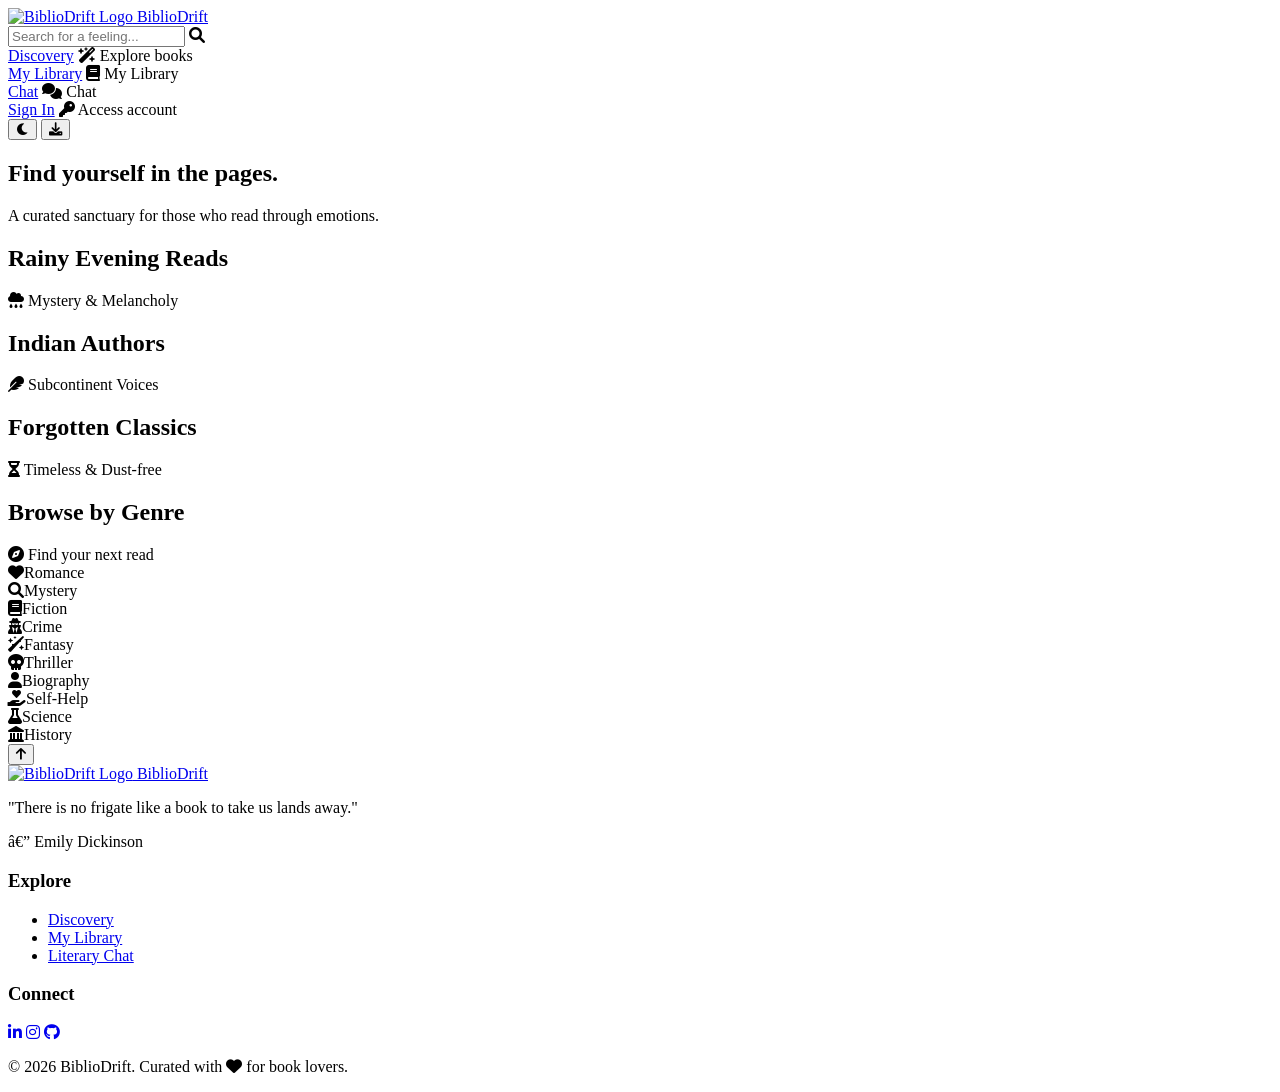
==== frontend/pages/index.html @ 5c54be77 "fix: Input Validation Bypass and XSS Risks" ====
﻿<!doctype html>
<html lang="en">

<head>
  <meta charset="UTF-8" />
  <meta name="viewport" content="width=device-width, initial-scale=1.0" />
  <title>BiblioDrift | Find yourself in the pages</title>
  <link rel="stylesheet" href="../css/style.css" />

  <!-- Fonts -->
  <link rel="preconnect" href="https://fonts.googleapis.com" />
  <link rel="preconnect" href="https://fonts.gstatic.com" crossorigin />
  <link
    href="https://fonts.googleapis.com/css2?family=Playfair+Display:ital,wght@0,400;0,600;1,400&family=Georgia&display=swap"
    rel="stylesheet" />
  <link rel="stylesheet" href="https://cdnjs.cloudflare.com/ajax/libs/font-awesome/6.0.0/css/all.min.css" />
  
  <!-- Security: DOMPurify for XSS prevention -->
  <script src="https://cdn.jsdelivr.net/npm/dompurify@3.0.6/dist/purify.min.js"></script>
</head>

<body>
  <header>
    <a href="index.html" class="logo">
      <img style="height: 40px" src="biblioDrift_favicon.png" alt="BiblioDrift Logo"> BiblioDrift
    </a>
    <div class="header-controls">
      <div class="search-bar">
        <input type="text" id="searchInput" class="search-input" placeholder="Search for a feeling...">
        <i class="fa-solid fa-search search-icon" id="searchIcon" style="cursor: pointer;"></i>
      </div>
      <nav class="nav-links">
        <div class="tooltip">
          <a href="index.html" class="active">Discovery</a>
          <span class="tooltip-text"><i class="fa-solid fa-wand-magic-sparkles"></i> Explore books</span>
        </div>
        <div class="tooltip">
          <a href="library.html">My Library</a>
          <span class="tooltip-text"><i class="fa-solid fa-book"></i> My Library</span>
        </div>
        <div class="tooltip">
          <a href="chat.html">Chat</a>
          <span class="tooltip-text"><i class="fa-solid fa-comments"></i> Chat</span>
        </div>
        <!-- DYNAMIC AUTH LINK -->
        <div class="tooltip">
          <a href="auth.html" id="navAuthLink">Sign In</a>
          <span class="tooltip-text" id="navAuthTooltip"><i class="fa-solid fa-key"></i> Access account</span>
        </div>
      </nav>
      <button id="themeToggle" class="btn-icon" title="Toggle Theme">
        <i class="fa-solid fa-moon"></i>
      </button>
      <button id="export-library" class="btn-icon" title="Export Library">
        <i class="fa-solid fa-download"></i>
      </button>
    </div>
  </header>

  <main>
    <section class="hero">
      <h1>Find yourself in the pages.</h1>
      <p>A curated sanctuary for those who read through emotions.</p>
    </section>

    <!-- SEARCH RESULTS SECTION (Initially Hidden) -->
    <section id="search-results-section" class="curated-section" style="display: none;">
      <div class="section-header">
        <h2 id="search-query-display">Search Results</h2>
        <span><i class="fa-solid fa-magnifying-glass"></i> Exploring your query</span>
      </div>
      <div class="curated-row" id="search-results-grid">
        <!-- Dynamically Appended Books -->
      </div>
    </section>

    <!-- Curated Sections -->
    <section class="curated-section">
      <div class="section-header">
        <h2>Rainy Evening Reads</h2>
        <span><i class="fa-solid fa-cloud-rain"></i> Mystery & Melancholy</span>
      </div>
      <div class="curated-row" id="row-rainy"></div>
    </section>

    <section class="curated-section">
      <div class="section-header">
        <h2>Indian Authors</h2>
        <span><i class="fa-solid fa-feather"></i> Subcontinent Voices</span>
      </div>
      <div class="curated-row" id="row-indian"></div>
    </section>

    <section class="curated-section">
      <div class="section-header">
        <h2>Forgotten Classics</h2>
        <span><i class="fa-solid fa-hourglass"></i> Timeless & Dust-free</span>
      </div>
      <div class="curated-row" id="row-classics"></div>
    </section>

    <!-- Genre Grid Section -->
    <section class="curated-section genre-section">
      <div class="section-header">
        <h2>Browse by Genre</h2>
        <span><i class="fa-solid fa-compass"></i> Find your next read</span>
      </div>
      <div class="genre-grid" id="genre-grid">
        <div class="genre-card" data-genre="romance"><i class="fa-solid fa-heart"></i><span>Romance</span></div>
        <div class="genre-card" data-genre="mystery"><i class="fa-solid fa-magnifying-glass"></i><span>Mystery</span>
        </div>
        <div class="genre-card" data-genre="fiction"><i class="fa-solid fa-book"></i><span>Fiction</span></div>
        <div class="genre-card" data-genre="crime"><i class="fa-solid fa-user-secret"></i><span>Crime</span></div>
        <div class="genre-card" data-genre="fantasy"><i class="fa-solid fa-wand-sparkles"></i><span>Fantasy</span></div>
        <div class="genre-card" data-genre="thriller"><i class="fa-solid fa-skull"></i><span>Thriller</span></div>
        <div class="genre-card" data-genre="biography"><i class="fa-solid fa-user"></i><span>Biography</span></div>
        <div class="genre-card" data-genre="self-help"><i
            class="fa-solid fa-hand-holding-heart"></i><span>Self-Help</span></div>
        <div class="genre-card" data-genre="science"><i class="fa-solid fa-flask"></i><span>Science</span></div>
        <div class="genre-card" data-genre="history"><i class="fa-solid fa-landmark"></i><span>History</span></div>
      </div>
    </section>

    <!-- Genre Modal -->
    <dialog id="genre-modal" class="genre-modal">
      <div class="genre-modal-content">
        <div class="genre-modal-header">
          <h2 id="genre-modal-title">Genre Books</h2>
          <button class="close-genre-modal" id="close-genre-modal"><i class="fa-solid fa-xmark"></i></button>
        </div>
        <div class="genre-modal-body">
          <div class="genre-books-grid" id="genre-books-grid"></div>
        </div>
      </div>
    </dialog>

    <!-- Book Details Modal -->
    <dialog id="book-details-modal" class="glass-modal">
      <div class="modal-content">
        <button class="close-modal-btn" id="closeModalBtn"><i class="fa-solid fa-xmark"></i></button>
        <div class="modal-body">
          <div class="modal-media"><img id="modal-img" src="" alt="Book Cover" /></div>
          <div class="modal-info">
            <h2 id="modal-title">Book Title</h2>
            <p id="modal-author" class="modal-subtitle">Author Name</p>
            <div class="ai-insight-box">
              <div class="ai-header"><i class="fa-solid fa-wand-magic-sparkles"></i><span>AI Insight</span></div>
              <p id="modal-summary">Loading thoughts...</p>
            </div>
            <div class="modal-actions">
              <button id="modal-add-btn" class="btn-primary"><i class="fa-regular fa-heart"></i> Add to Library</button>
              <button id="modal-share-btn" class="btn-secondary" style="margin-left: 10px; padding: 0.8rem 1.5rem; border: 1px solid var(--glass-border); border-radius: 8px; background: transparent; cursor: pointer; color: var(--text-main); font-family: inherit; transition: all 0.3s ease;"><i class="fa-solid fa-share-nodes"></i> Share</button>
            </div>
          </div>
        </div>
      </div>
    </dialog>
  </main>

  <button id="backToTop" class="btn-icon back-to-top" title="Back to Top">
    <i class="fa-solid fa-arrow-up"></i>
  </button>


  <!-- Enhanced Footer -->
  <footer class="main-footer">
    <div class="footer-container">
      <div class="footer-brand">
        <a href="index.html" class="logo">
          <img style="height: 40px" src="../assets/biblioDrift_favicon.png" alt="BiblioDrift Logo"> BiblioDrift
        </a>
        <p class="footer-tagline">"There is no frigate like a book to take us lands away."</p>
        <p class="footer-subtext">â€” Emily Dickinson</p>
      </div>
      <div class="footer-nav">
        <h3>Explore</h3>
        <ul>
          <li><a href="index.html">Discovery</a></li>
          <li><a href="library.html">My Library</a></li>
          <li><a href="chat.html">Literary Chat</a></li>
        </ul>
      </div>
      <div class="footer-social">
        <h3>Connect</h3>
        <div class="social-icons">
          <a href="#" title="LinkedIn"><i class="fab fa-linkedin-in"></i></a>
          <a href="#" title="Instagram"><i class="fab fa-instagram"></i></a>
          <a href="https://github.com/devanshi14malhotra/BiblioDrift" target="_blank" title="GitHub"><i
              class="fa-brands fa-github"></i></a>
        </div>
      </div>
    </div>
    <div class="footer-bottom">
      <p>&copy; 2026 BiblioDrift. Curated with <i class="fa-solid fa-heart"></i> for book lovers.</p>
    </div>
  </footer>

  <script src="../js/config.js"></script>
  <script src="../js/app.js"></script>
  <script src="../script/header-scroll.js"></script>
  <script>
    // Persistent Login Status Check
    document.addEventListener('DOMContentLoaded', () => {
      if (localStorage.getItem('isLoggedIn') === 'true') {
        const link = document.getElementById('navAuthLink');
        const tooltip = document.getElementById('navAuthTooltip');
        if (link) {
          link.innerHTML = '<i class="fa-solid fa-user"></i>';
          link.href = 'profile.html';
        }
        if (tooltip) {
          tooltip.innerHTML = '<i class="fa-solid fa-id-card"></i> View Profile';
        }
      }
    });
  </script>

  <!-- Security: Frontend security utilities -->
  <script src="../js/security.js"></script>
</body>

</html>
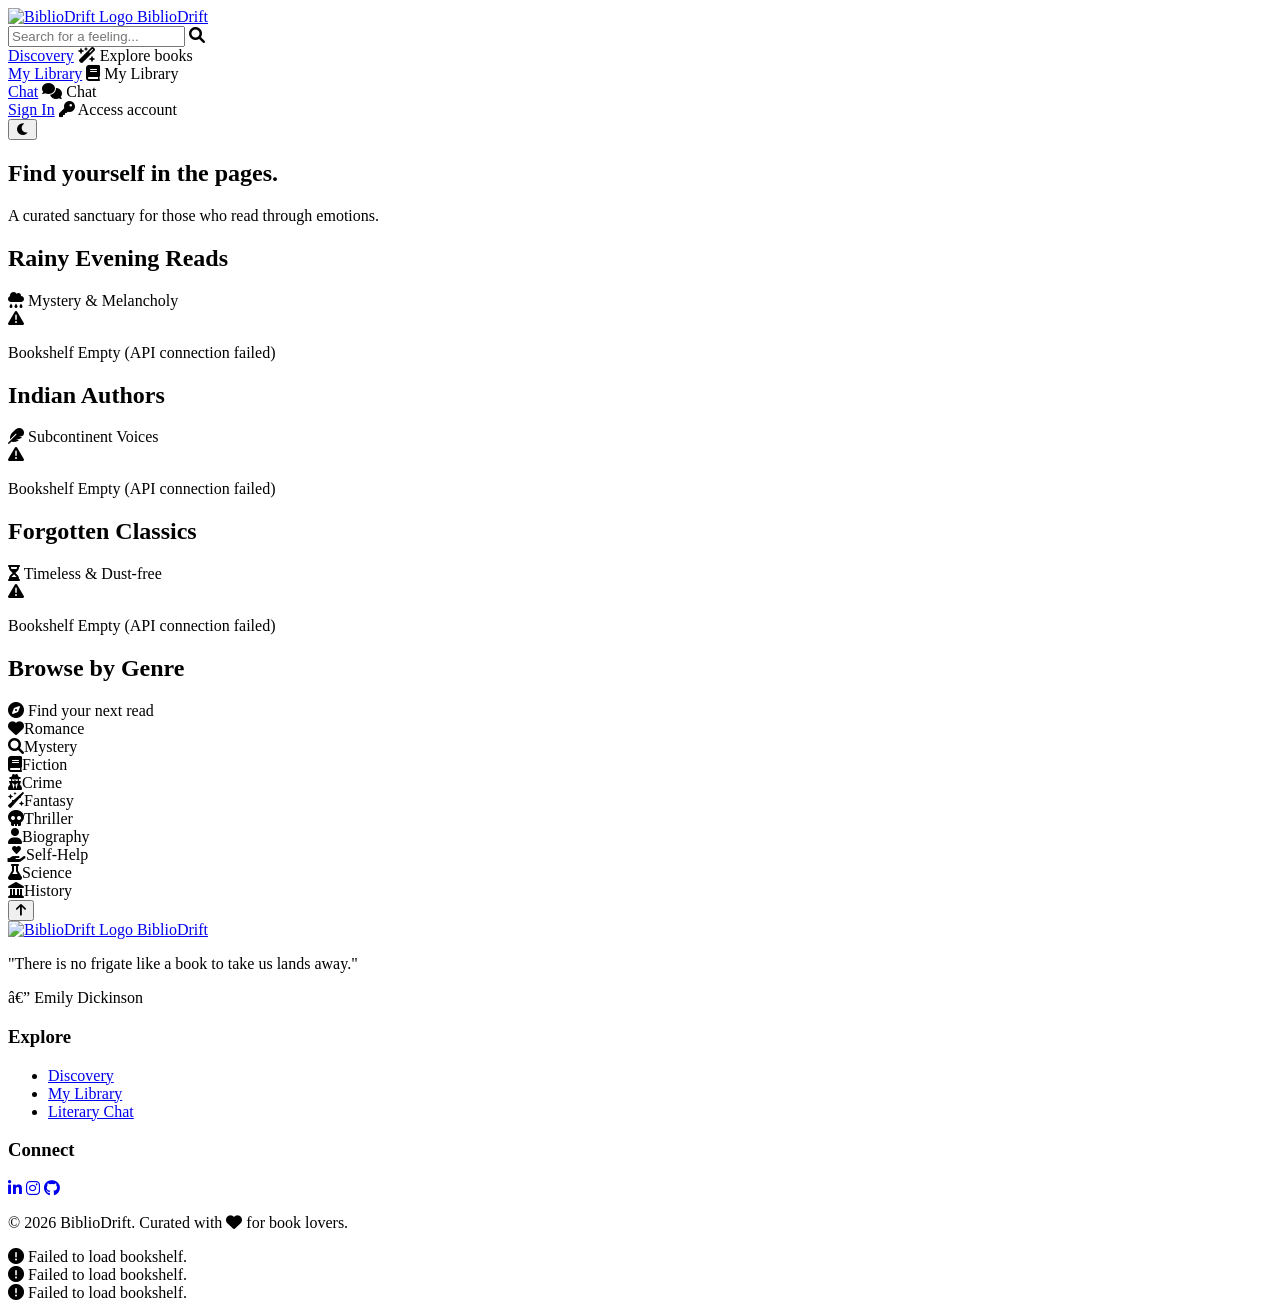
==== commit 90ac23c4: "Merge branch 'main' into main" ====
--- a/frontend/pages/index.html
+++ b/frontend/pages/index.html
@@ -22,7 +22,7 @@
 <body>
   <header>
     <a href="index.html" class="logo">
-      <img style="height: 40px" src="biblioDrift_favicon.png" alt="BiblioDrift Logo"> BiblioDrift
+      <img style="height: 40px" src="../assets/images/biblioDrift_favicon.png" alt="BiblioDrift Logo"> BiblioDrift
     </a>
     <div class="header-controls">
       <div class="search-bar">
@@ -167,7 +167,7 @@
     <div class="footer-container">
       <div class="footer-brand">
         <a href="index.html" class="logo">
-          <img style="height: 40px" src="../assets/biblioDrift_favicon.png" alt="BiblioDrift Logo"> BiblioDrift
+          <img style="height: 40px" src="../assets/images/biblioDrift_favicon.png" alt="BiblioDrift Logo"> BiblioDrift
         </a>
         <p class="footer-tagline">"There is no frigate like a book to take us lands away."</p>
         <p class="footer-subtext">â€” Emily Dickinson</p>
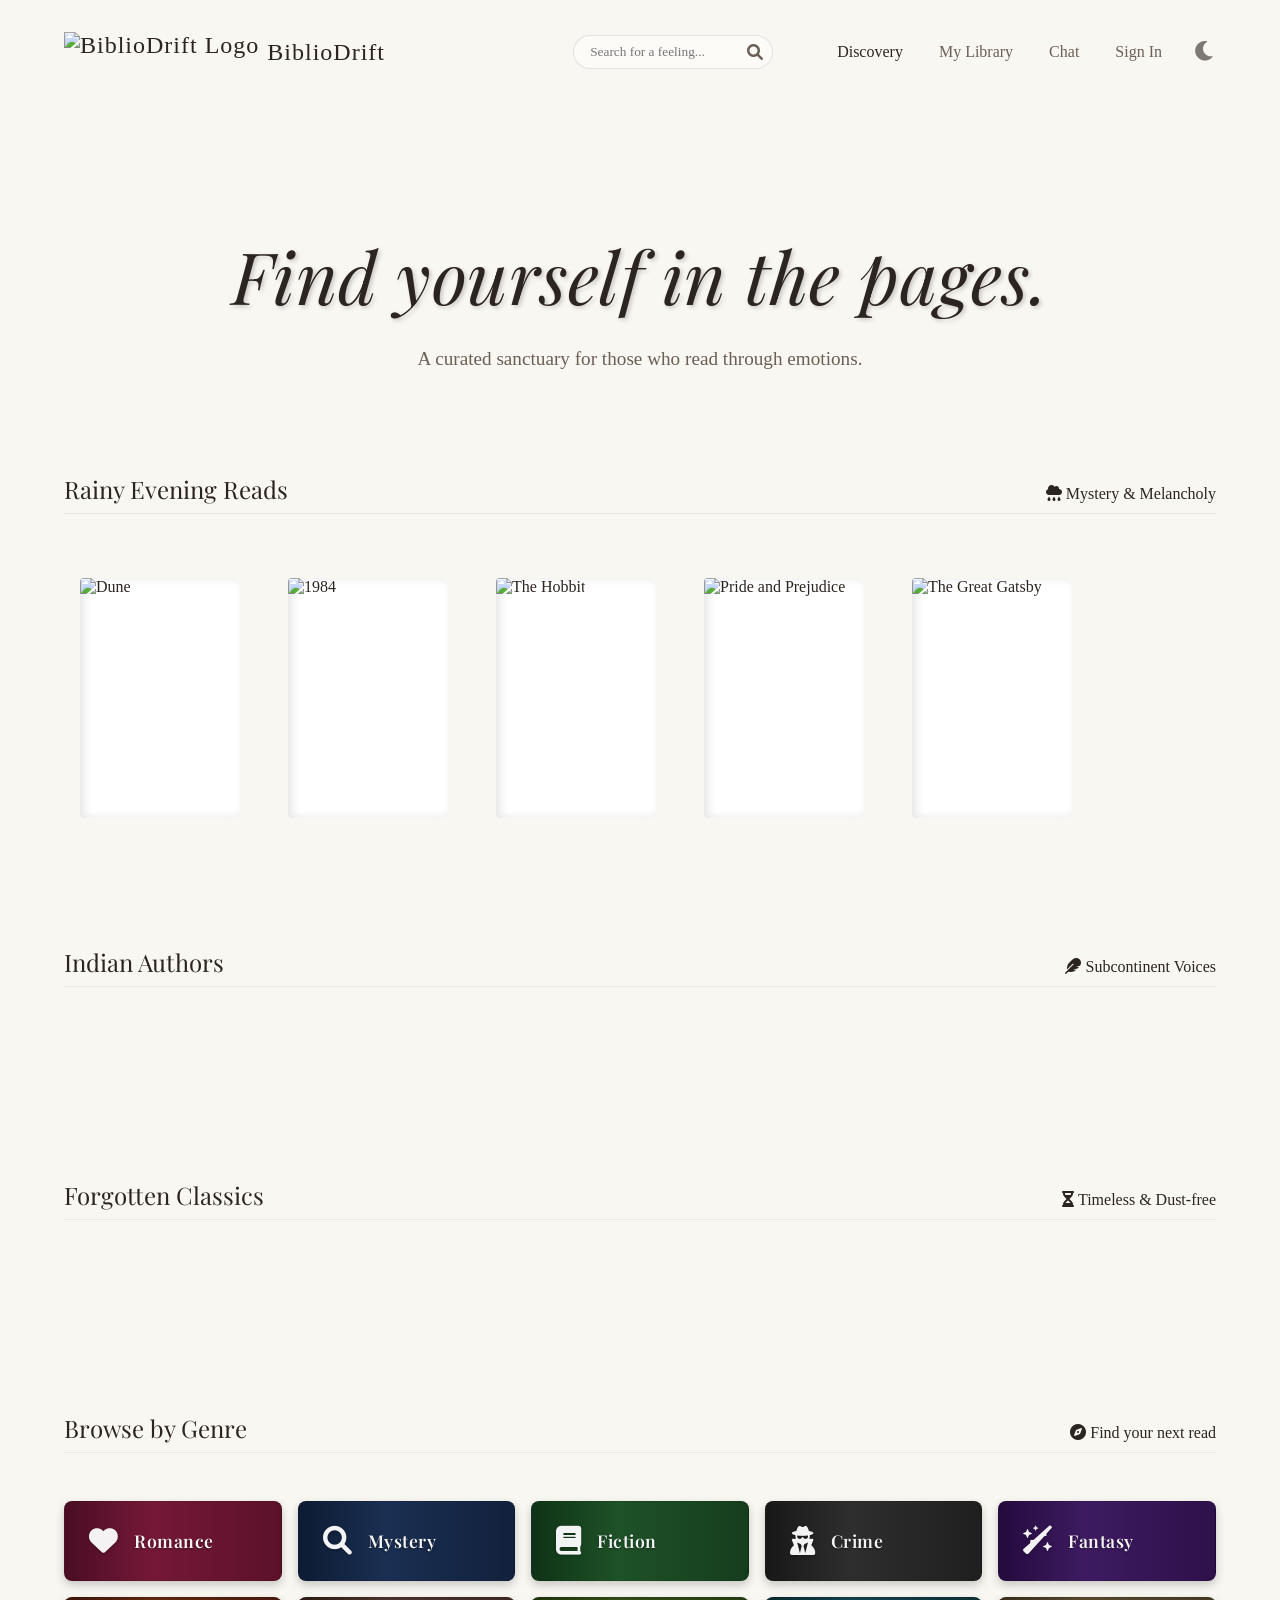
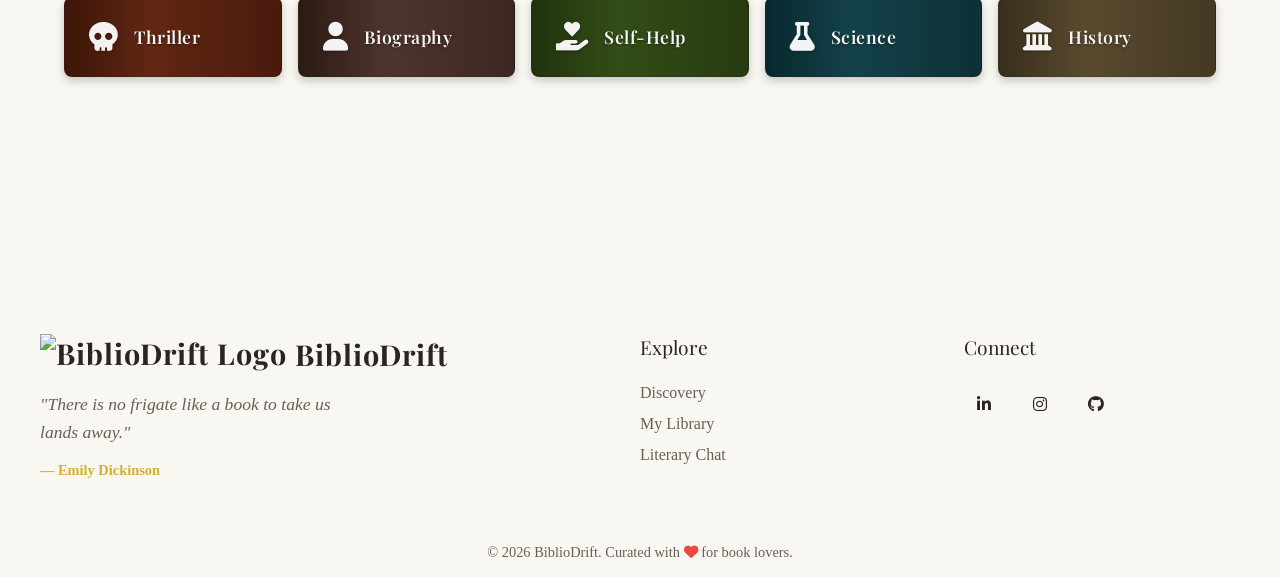
==== commit 1f3145d6: "Fix library loading and secure API key handling" ====
--- a/frontend/pages/index.html
+++ b/frontend/pages/index.html
@@ -22,12 +22,12 @@
 <body>
   <header>
     <a href="index.html" class="logo">
-      <img style="height: 40px" src="../assets/images/biblioDrift_favicon.png" alt="BiblioDrift Logo"> BiblioDrift
+      <img src="../assets/images/biblioDrift_favicon.png" alt="BiblioDrift Logo"> BiblioDrift
     </a>
     <div class="header-controls">
       <div class="search-bar">
         <input type="text" id="searchInput" class="search-input" placeholder="Search for a feeling...">
-        <i class="fa-solid fa-search search-icon" id="searchIcon" style="cursor: pointer;"></i>
+        <i class="fa-solid fa-search search-icon" id="searchIcon"></i>
       </div>
       <nav class="nav-links">
         <div class="tooltip">
@@ -51,9 +51,6 @@
       <button id="themeToggle" class="btn-icon" title="Toggle Theme">
         <i class="fa-solid fa-moon"></i>
       </button>
-      <button id="export-library" class="btn-icon" title="Export Library">
-        <i class="fa-solid fa-download"></i>
-      </button>
     </div>
   </header>
 
@@ -64,7 +61,7 @@
     </section>
 
     <!-- SEARCH RESULTS SECTION (Initially Hidden) -->
-    <section id="search-results-section" class="curated-section" style="display: none;">
+    <section id="search-results-section" class="curated-section" hidden>
       <div class="section-header">
         <h2 id="search-query-display">Search Results</h2>
         <span><i class="fa-solid fa-magnifying-glass"></i> Exploring your query</span>
@@ -149,7 +146,7 @@
             </div>
             <div class="modal-actions">
               <button id="modal-add-btn" class="btn-primary"><i class="fa-regular fa-heart"></i> Add to Library</button>
-              <button id="modal-share-btn" class="btn-secondary" style="margin-left: 10px; padding: 0.8rem 1.5rem; border: 1px solid var(--glass-border); border-radius: 8px; background: transparent; cursor: pointer; color: var(--text-main); font-family: inherit; transition: all 0.3s ease;"><i class="fa-solid fa-share-nodes"></i> Share</button>
+              <button id="modal-share-btn" class="btn-secondary modal-share-btn"><i class="fa-solid fa-share-nodes"></i> Share</button>
             </div>
           </div>
         </div>
@@ -167,10 +164,10 @@
     <div class="footer-container">
       <div class="footer-brand">
         <a href="index.html" class="logo">
-          <img style="height: 40px" src="../assets/images/biblioDrift_favicon.png" alt="BiblioDrift Logo"> BiblioDrift
+          <img src="../assets/images/biblioDrift_favicon.png" alt="BiblioDrift Logo"> BiblioDrift
         </a>
         <p class="footer-tagline">"There is no frigate like a book to take us lands away."</p>
-        <p class="footer-subtext">â€” Emily Dickinson</p>
+        <p class="footer-subtext">&mdash; Emily Dickinson</p>
       </div>
       <div class="footer-nav">
         <h3>Explore</h3>
@@ -185,7 +182,7 @@
         <div class="social-icons">
           <a href="#" title="LinkedIn"><i class="fab fa-linkedin-in"></i></a>
           <a href="#" title="Instagram"><i class="fab fa-instagram"></i></a>
-          <a href="https://github.com/devanshi14malhotra/BiblioDrift" target="_blank" title="GitHub"><i
+          <a href="https://github.com/devanshi14malhotra/BiblioDrift" target="_blank" rel="noopener noreferrer" title="GitHub"><i
               class="fa-brands fa-github"></i></a>
         </div>
       </div>
--- a/frontend/css/style.css
+++ b/frontend/css/style.css
@@ -0,0 +1,6916 @@
+:root {
+    /* Day Theme (Default) */
+    --bg-color: #f9f7f2;
+    --header-bg: rgba(249, 247, 242, 0.8);
+    --text-main: #2c2420;
+    --text-muted: #6b5e55;
+    --accent-gold: #d4af37;
+    --wood-dark: #5d4037;
+    --wood-light: #8d6e63;
+    --glass-bg: rgba(255, 255, 255, 0.1);
+    --glass-border: rgba(255, 255, 255, 0.2);
+    --shadow-soft: 0 10px 30px rgba(0, 0, 0, 0.05);
+    --input-bg: rgba(255, 255, 255, 0.5);
+    --input-border: rgba(0, 0, 0, 0.1);
+    --book-bg: #fff;
+    --paper-color: #fffdf9;
+
+    /* Vibe Colors */
+    --vibe-mystery: #78909c;
+    --vibe-romance: #ef9a9a;
+    --vibe-classic: #a1887f;
+
+    /* Dimensions */
+    --book-width: 160px;
+    --book-height: 240px;
+    --book-thick: 40px;
+}
+
+[data-theme="night"] {
+    /* Night Theme (Dark Wood) */
+    --bg-color: #1e1a18;
+    --header-bg: rgba(30, 26, 24, 0.85);
+    --text-main: #e0d5cb;
+    --text-muted: #a89a8e;
+    --accent-gold: #fccb4e;
+    --wood-dark: #3e2723;
+    --wood-light: #5d4037;
+    --glass-bg: rgba(0, 0, 0, 0.3);
+    --glass-border: rgba(255, 255, 255, 0.05);
+    --shadow-soft: 0 10px 40px rgba(0, 0, 0, 0.4);
+    --input-bg: rgba(0, 0, 0, 0.2);
+    --input-border: rgba(255, 255, 255, 0.1);
+    --book-bg: #2c2420;
+    --paper-color: #e0d5cb;
+}
+
+* {
+    box-sizing: border-box;
+    margin: 0;
+    padding: 0;
+}
+
+html {
+    scroll-behavior: smooth;
+}
+
+body {
+    background-color: var(--bg-color);
+    color: var(--text-main);
+    font-family: "Georgia", serif;
+    /* Classic serif for books */
+    overflow-x: hidden;
+    min-height: 100vh;
+}
+
+/* Global Wooden Scrollbar Styling */
+::-webkit-scrollbar {
+    width: 12px;
+}
+
+::-webkit-scrollbar-track {
+    background: var(--bg-color);
+}
+
+::-webkit-scrollbar-thumb {
+    background: linear-gradient(180deg, var(--wood-dark), var(--wood-light));
+    border-radius: 6px;
+    border: 2px solid var(--bg-color);
+}
+
+::-webkit-scrollbar-thumb:hover {
+    background: linear-gradient(180deg, var(--wood-light), var(--wood-dark));
+    box-shadow: inset 0 0 6px rgba(0, 0, 0, 0.3);
+}
+
+h1,
+h2,
+h3 {
+    font-weight: normal;
+    font-family: "Playfair Display", serif;
+    /* Elegant headings */
+}
+
+/* --- Layout --- */
+header {
+    padding: 2rem 4rem;
+    display: flex;
+    justify-content: space-between;
+    align-items: center;
+    position: sticky;
+    top: 0;
+    z-index: 100;
+    background: var(--header-bg);
+    backdrop-filter: blur(10px);
+    transition: background 0.5s ease;
+}
+
+.header-controls {
+    display: flex;
+    align-items: center;
+    gap: 2rem;
+}
+
+.search-bar {
+    position: relative;
+    display: flex;
+    align-items: center;
+}
+
+.search-input {
+    background: var(--input-bg);
+    border: 1px solid var(--input-border);
+    padding: 0.5rem 1rem;
+    border-radius: 20px;
+    font-family: "Georgia", serif;
+    width: 200px;
+    transition: all 0.3s ease;
+    outline: none;
+    color: var(--text-main);
+}
+
+.search-input:focus {
+    background: var(--book-bg);
+    width: 300px;
+    box-shadow: var(--shadow-soft);
+}
+
+.search-icon {
+    position: absolute;
+    right: 10px;
+    color: var(--text-muted);
+    cursor: pointer;
+    transition: color 0.3s ease;
+}
+
+.search-icon:hover {
+    color: var(--text-main);
+}
+
+.logo {
+    font-size: 1.5rem;
+    letter-spacing: 1px;
+    color: var(--text-main);
+    text-decoration: none;
+    display: flex;
+    align-items: center;
+    gap: 0.5rem;
+}
+
+.nav-links a {
+    text-decoration: none;
+    color: var(--text-muted);
+    margin-left: 2rem;
+    transition: color 0.3s ease;
+}
+
+.nav-links a:hover,
+.nav-links a.active {
+    color: var(--text-main);
+}
+
+/* === ANIMATED HOVER TOOLTIPS FOR NAVIGATION (NEW) === */
+.tooltip {
+    position: relative;
+    display: inline-block;
+}
+
+.tooltip-text {
+    position: absolute;
+    left: 50%;
+    bottom: calc(100% + 8px);
+    transform: translateX(-50%) scale(0.95) translateY(6px);
+    padding: 10px 14px;
+    background: #fffaf3;
+    color: #2b2b2b;
+    font-size: 13px;
+    font-weight: 500;
+    white-space: nowrap;
+    border-radius: 10px;
+    box-shadow: 0 8px 20px rgba(0, 0, 0, 0.15);
+    border: 1px solid rgba(0, 0, 0, 0.08);
+    opacity: 0;
+    visibility: hidden;
+    pointer-events: none;
+    transition: all 0.25s ease;
+    z-index: 9999;
+}
+
+.tooltip-text::after {
+    content: "";
+    position: absolute;
+    top: 100%;
+    left: 50%;
+    transform: translateX(-50%) rotate(45deg);
+    width: 12px;
+    height: 12px;
+    background: #fffaf3;
+    border-left: 1px solid rgba(0, 0, 0, 0.08);
+    border-bottom: 1px solid rgba(0, 0, 0, 0.08);
+}
+
+.tooltip:hover .tooltip-text {
+    opacity: 1;
+    visibility: visible;
+    transform: translateX(-40%) scale(1) translateY(0);
+}
+
+.tooltip-text i {
+    margin-right: 5px;
+    color: var(--accent-gold);
+}
+
+main {
+    padding: 2rem 4rem;
+    max-width: 1400px;
+    margin: 0 auto;
+}
+
+/* --- Hero --- */
+.hero {
+    text-align: center;
+    padding: 6rem 1rem;
+    animation: heroFade 1s ease-out;
+}
+
+@keyframes heroFade {
+    from {
+        opacity: 0;
+        transform: translateY(15px);
+    }
+
+    to {
+        opacity: 1;
+        transform: translateY(0);
+    }
+}
+
+.hero h1 {
+    font-size: clamp(2.5rem, 8vw, 4.5rem);
+    margin-bottom: 1.5rem;
+    font-style: italic;
+    line-height: 1.2;
+    letter-spacing: 0.5px;
+    text-shadow: 2px 2px 4px rgba(0, 0, 0, 0.2);
+}
+
+.hero p {
+    color: var(--text-muted);
+    font-size: 1.2rem;
+    line-height: 1.8;
+    max-width: 55ch;
+    margin: 0 auto;
+}
+
+/* --- Curated Tables (Horizontal Scroll) --- */
+.curated-section {
+    margin-bottom: 6rem;
+}
+
+.section-header {
+    margin-bottom: 2rem;
+    border-bottom: 1px solid rgba(0, 0, 0, 0.05);
+    padding-bottom: 0.5rem;
+    display: flex;
+    justify-content: space-between;
+    align-items: baseline;
+}
+
+.curated-row {
+    display: flex;
+    gap: 3rem;
+    padding: 2rem 1rem;
+    overflow-x: visible;
+    /* Allow 3D overflow */
+    perspective: 1000px;
+}
+
+/* --- 3D Book Component --- */
+.book-scene {
+    width: var(--book-width);
+    height: var(--book-height);
+    perspective: 1000px;
+    cursor: pointer;
+    /* Random slight rotation for organic feel - handled in JS usually, but default here */
+}
+
+.book {
+    width: 100%;
+    height: 100%;
+    position: relative;
+    transform-style: preserve-3d;
+    /* Bouncy cozy feel */
+    transform-origin: center center -20px;
+    /* Pivot inside the book */
+    animation: floatIn 0.8s ease-out backwards;
+}
+
+@keyframes floatIn {
+    from {
+        opacity: 0;
+        transform: translateY(50px) scale(0.9);
+    }
+
+    to {
+        opacity: 1;
+        transform: translateY(0) scale(1);
+    }
+}
+
+.book.flipped {
+    transform: rotateY(180deg) scale(1.2) translateZ(50px);
+    /* Expand and bring closer */
+    z-index: 100;
+}
+
+/* Book Faces */
+.book__face {
+    position: absolute;
+    width: 100%;
+    height: 100%;
+    backface-visibility: hidden;
+    /* Hide back when front is clear */
+    border-radius: 4px 8px 8px 4px;
+    box-shadow: 5px 5px 15px rgba(0, 0, 0, 0.15);
+}
+
+.book__face--front {
+    background: var(--book-bg);
+    transform: rotateY(0deg);
+    z-index: 2;
+}
+
+.book__face--front img {
+    width: 100%;
+    height: 100%;
+    object-fit: cover;
+    border-radius: 4px 8px 8px 4px;
+}
+
+.book__face--back {
+    transform: rotateY(180deg);
+    background: var(--paper-color);
+    /* Paper color */
+    padding: 1.5rem;
+    display: flex;
+    flex-direction: column;
+    justify-content: space-between;
+    border: 1px solid var(--glass-border);
+    z-index: 1;
+    color: #2c2420;
+    /* Keep text dark for paper feel even in night mode */
+}
+
+/* The Spine */
+.book__face--spine {
+    position: absolute;
+    width: var(--book-thick);
+    height: 100%;
+    left: 0;
+    top: 0;
+    transform: rotateY(-90deg) translateZ(calc(var(--book-thick) / 2));
+}
+
+/* Improved 3D Box Model */
+/* Re-defining .book for proper thickness volume */
+.book {
+    transform-origin: center center -20px;
+    /* Pivot inside the book */
+}
+
+.book__face--front {
+    transform: translateZ(20px);
+}
+
+.book__face--back {
+    transform: rotateY(180deg) translateZ(20px);
+}
+
+.book__face--spine {
+    width: 40px;
+    height: 100%;
+    background: #333;
+    /* Default spine color */
+    transform: rotateY(-90deg) translateZ(20px);
+    /* Adjust positioning to be flush left of front face */
+    left: -20px;
+    /* Half thickness */
+}
+
+.book__face--right {
+    /* Pages */
+    width: 40px;
+    height: 100%;
+    background: linear-gradient(to right, #fff, #f0f0f0 20%, #fff 40%);
+    transform: rotateY(90deg) translateZ(140px);
+    /* Width - half thickness */
+    left: auto;
+    right: -20px;
+}
+
+/* Hover Effect: Pull out */
+.book-scene:hover .book:not(.flipped) {
+    transform: translateZ(30px) translateY(-10px) rotateY(-10deg);
+}
+
+/* Glassmorphism Overlay (Quick view) */
+.glass-overlay {
+    position: absolute;
+    bottom: 10px;
+    left: 10px;
+    right: 10px;
+    background: rgba(255, 255, 255, 0.7);
+    backdrop-filter: blur(8px);
+    padding: 0.5rem;
+    border-radius: 6px;
+    opacity: 0;
+    transform: translateY(10px);
+    transition: all 0.3s ease;
+    pointer-events: none;
+    /* Let clicks pass to book */
+}
+
+.book-scene:hover .glass-overlay {
+    opacity: 1;
+    transform: translateY(0);
+}
+
+/* Back of book content */
+.handwritten-note {
+    font-family: "Courier New", Courier, monospace;
+    /* Placeholder for handwriting font */
+    color: var(--text-muted);
+    font-size: 0.9rem;
+    line-height: 1.4;
+    background: #fffdc2;
+    padding: 10px;
+    transform: rotate(-2deg);
+    box-shadow: 2px 2px 5px rgba(0, 0, 0, 0.1);
+    margin-bottom: 1rem;
+}
+
+.book-actions {
+    display: flex;
+    gap: 0.5rem;
+}
+
+.btn-icon {
+    border: none;
+    background: none;
+    cursor: pointer;
+    font-size: 1.2rem;
+    opacity: 0.6;
+    transition: opacity 0.2s;
+}
+
+.btn-icon:hover {
+    opacity: 1;
+    transform: scale(1.1);
+}
+
+/* --- Virtual Shelves --- */
+.shelves-container {
+    display: flex;
+    flex-direction: column;
+    gap: 4rem;
+    padding: 2rem 0;
+}
+
+.shelf-row {
+    position: relative;
+    padding: 0 2rem 1.5rem 2rem;
+    /* Realistic Wood Texture Gradient */
+    background:
+        repeating-linear-gradient(90deg,
+            transparent 0,
+            transparent 4px,
+            rgba(0, 0, 0, 0.02) 5px,
+            transparent 10px),
+        linear-gradient(to bottom, #5d4037 0%, #3e2723 100%);
+    border-bottom: 25px solid #281a15;
+    /* Thicker front lip */
+    border-radius: 4px;
+    box-shadow:
+        0 20px 20px -10px rgba(0, 0, 0, 0.3),
+        inset 0 2px 20px rgba(0, 0, 0, 0.2);
+    display: flex;
+    align-items: flex-end;
+    gap: 1.5rem;
+    /* More spacing for expanded books */
+    min-height: 280px;
+}
+
+.shelf-row::after {
+    /* Depth shadow on wall behind books */
+    content: "";
+    position: absolute;
+    bottom: 25px;
+    /* Above bottom lip */
+    left: 0;
+    right: 0;
+    height: 100%;
+    z-index: -1;
+    background: linear-gradient(to bottom,
+            rgba(0, 0, 0, 0.1),
+            rgba(0, 0, 0, 0.4));
+    pointer-events: none;
+}
+
+.shelf-label {
+    position: absolute;
+    top: -20px;
+    left: 0;
+    font-size: 1.2rem;
+    color: var(--wood-light);
+    font-style: italic;
+}
+
+/* --- Mood Analysis Styles --- */
+
+/* Mood Tags on Book Covers */
+.mood-tags {
+    position: absolute;
+    top: 5px;
+    left: 5px;
+    display: flex;
+    flex-direction: column;
+    gap: 2px;
+}
+
+.mood-tag {
+    background: rgba(0, 0, 0, 0.7);
+    color: white;
+    padding: 2px 6px;
+    border-radius: 10px;
+    font-size: 0.7rem;
+    font-weight: bold;
+    text-transform: capitalize;
+}
+
+/* Mood-specific colors */
+.mood-cozy {
+    background: #8d6e63 !important;
+}
+
+.mood-dark {
+    background: #424242 !important;
+}
+
+.mood-mysterious {
+    background: #5e35b1 !important;
+}
+
+.mood-romantic {
+    background: #e91e63 !important;
+}
+
+.mood-adventurous {
+    background: #ff5722 !important;
+}
+
+.mood-melancholy {
+    background: #607d8b !important;
+}
+
+.mood-uplifting {
+    background: #4caf50 !important;
+}
+
+.mood-intense {
+    background: #f44336 !important;
+}
+
+.mood-whimsical {
+    background: #9c27b0 !important;
+}
+
+.mood-thought-provoking {
+    background: #795548 !important;
+}
+
+/* Glass overlay mood tags */
+.glass-mood-tags {
+    margin-top: 0.5rem;
+    display: flex;
+    gap: 0.25rem;
+    flex-wrap: wrap;
+}
+
+.glass-mood-tag {
+    background: rgba(255, 255, 255, 0.3);
+    padding: 1px 4px;
+    border-radius: 8px;
+    font-size: 0.6rem;
+    text-transform: capitalize;
+}
+
+/* Back of book mood analysis */
+.mood-analysis {
+    margin-top: 1rem;
+    padding-top: 0.5rem;
+    border-top: 1px solid rgba(0, 0, 0, 0.1);
+}
+
+.mood-tags-back {
+    display: flex;
+    gap: 0.25rem;
+    flex-wrap: wrap;
+    margin-top: 0.25rem;
+}
+
+.mood-tag-small {
+    background: var(--accent-gold);
+    color: white;
+    padding: 1px 4px;
+    border-radius: 6px;
+    font-size: 0.6rem;
+    text-transform: capitalize;
+}
+
+/* Mood Analysis Modal */
+.mood-modal {
+    position: fixed;
+    top: 0;
+    left: 0;
+    width: 100%;
+    height: 100%;
+    background: rgba(0, 0, 0, 0.7);
+    display: flex;
+    justify-content: center;
+    align-items: center;
+    z-index: 1000;
+    backdrop-filter: blur(5px);
+}
+
+.mood-modal-content {
+    background: var(--book-bg);
+    border-radius: 12px;
+    max-width: 500px;
+    width: 90%;
+    max-height: 80vh;
+    overflow-y: auto;
+    box-shadow: var(--shadow-soft);
+    border: 1px solid var(--glass-border);
+}
+
+.mood-modal-header {
+    padding: 1.5rem;
+    border-bottom: 1px solid var(--glass-border);
+    display: flex;
+    justify-content: space-between;
+    align-items: center;
+}
+
+.mood-modal-header h3 {
+    margin: 0;
+    color: var(--text-main);
+}
+
+.close-modal {
+    background: none;
+    border: none;
+    font-size: 1.5rem;
+    cursor: pointer;
+    color: var(--text-muted);
+    padding: 0;
+    width: 30px;
+    height: 30px;
+    display: flex;
+    align-items: center;
+    justify-content: center;
+}
+
+.close-modal:hover {
+    color: var(--text-main);
+}
+
+.mood-modal-body {
+    padding: 1.5rem;
+}
+
+.mood-section {
+    margin-bottom: 1.5rem;
+}
+
+.mood-section h4 {
+    margin: 0 0 0.5rem 0;
+    color: var(--text-main);
+    font-size: 1rem;
+}
+
+/* Sentiment Bar */
+.sentiment-bar {
+    width: 100%;
+    height: 8px;
+    background: #e0e0e0;
+    border-radius: 4px;
+    overflow: hidden;
+    margin: 0.5rem 0;
+}
+
+.sentiment-fill {
+    height: 100%;
+    background: linear-gradient(to right, #f44336, #ff9800, #4caf50);
+    transition: width 0.3s ease;
+}
+
+/* Large mood tags in modal */
+.mood-tags-large {
+    display: flex;
+    gap: 0.5rem;
+    flex-wrap: wrap;
+}
+
+.mood-tag-large {
+    padding: 0.5rem 1rem;
+    border-radius: 20px;
+    font-size: 0.9rem;
+    font-weight: bold;
+    color: white;
+    text-transform: capitalize;
+}
+
+/* Vibe quote styling */
+.vibe-quote {
+    background: var(--paper-color);
+    padding: 1rem;
+    border-radius: 8px;
+    font-style: italic;
+    color: #2c2420;
+    border-left: 4px solid var(--accent-gold);
+    margin: 0.5rem 0;
+}
+
+/* Mood button in book actions */
+.mood-btn {
+    color: var(--accent-gold) !important;
+}
+
+.mood-btn:hover {
+    color: var(--wood-dark) !important;
+    transform: scale(1.1);
+}
+
+/* Responsive mood modal */
+@media (max-width: 768px) {
+    .mood-modal-content {
+        width: 95%;
+        margin: 1rem;
+    }
+
+    .mood-tags-large {
+        flex-direction: column;
+    }
+
+    .mood-tag-large {
+        text-align: center;
+    }
+}
+
+/* Utilities */
+.hidden {
+    display: none;
+}
+
+.fade-in {
+    animation: fadeIn 1s ease;
+}
+
+@keyframes fadeIn {
+    from {
+        opacity: 0;
+        transform: translateY(10px);
+    }
+
+    to {
+        opacity: 1;
+        transform: translateY(0);
+    }
+}
+
+/* Theme Toggle Button Enhancement */
+#themeToggle {
+    font-size: 1.4rem;
+    color: var(--text-main);
+    cursor: pointer;
+    transition:
+        transform 0.3s ease,
+        color 0.3s ease;
+}
+
+#themeToggle:hover {
+    transform: rotate(15deg) scale(1.1);
+    color: var(--accent-gold);
+}
+
+/* --- Back to Top Button --- */
+.back-to-top {
+    position: fixed;
+    bottom: 2rem;
+    right: 2rem;
+    width: 3rem;
+    height: 3rem;
+    border-radius: 50%;
+    background: var(--header-bg);
+    border: 1px solid var(--glass-border);
+    box-shadow: var(--shadow-soft);
+    display: flex;
+    justify-content: center;
+    align-items: center;
+    z-index: 999;
+    opacity: 1;
+    visibility: visible;
+    transition: all 0.4s ease;
+    backdrop-filter: blur(5px);
+}
+
+.back-to-top.hidden {
+    opacity: 0;
+    visibility: hidden;
+    transform: translateY(20px);
+}
+
+.back-to-top:hover {
+    background: var(--book-bg);
+    transform: translateY(-5px);
+    box-shadow: 0 15px 30px rgba(0, 0, 0, 0.15);
+    color: var(--accent-gold);
+}
+
+/*Footer design */
+
+.footer {
+    min-height: 120px;
+    width: 100%;
+    background-color: #222;
+    display: flex;
+    flex-direction: column;
+    justify-content: center;
+    align-items: center;
+    gap: 1.2rem;
+    padding: 2rem 0;
+    margin-top: 4rem;
+}
+
+.social_icons {
+    display: flex;
+    gap: 2rem;
+    z-index: 999;
+}
+
+.social_icons a {
+    color: var(--accent-gold);
+    font-size: 2rem;
+    transition:
+        transform 0.3s ease,
+        color 0.3s ease;
+    text-decoration: none;
+}
+
+.social_icons a:hover {
+    color: white;
+    transform: translateY(-5px);
+}
+
+.reading-progress {
+    margin-top: 0.75rem;
+    opacity: 0.85;
+}
+
+.progress-slider {
+    width: 100%;
+    accent-color: var(--accent-gold);
+}
+
+.reading-progress small {
+    font-size: 0.7rem;
+    opacity: 0.7;
+}
+
+/* --- Glass Modal --- */
+.glass-modal {
+    margin: auto;
+    width: 90%;
+    max-width: 900px;
+    background: transparent;
+    border: none;
+    padding: 0;
+    overflow: visible;
+}
+
+.glass-modal::backdrop {
+    background: rgba(0, 0, 0, 0.4);
+    backdrop-filter: blur(5px);
+}
+
+.modal-content {
+    background: rgba(255, 255, 255, 0.65);
+    backdrop-filter: blur(20px);
+    -webkit-backdrop-filter: blur(20px);
+    border: 1px solid var(--glass-border);
+    border-radius: 20px;
+    box-shadow: 0 25px 50px -12px rgba(0, 0, 0, 0.25);
+    padding: 2.5rem;
+    position: relative;
+    overflow: hidden;
+    animation: modalIn 0.4s cubic-bezier(0.175, 0.885, 0.32, 1.275);
+}
+
+[data-theme="night"] .modal-content {
+    background: rgba(30, 26, 24, 0.8);
+    border: 1px solid rgba(255, 255, 255, 0.1);
+}
+
+@keyframes modalIn {
+    from {
+        opacity: 0;
+        transform: scale(0.9) translateY(20px);
+    }
+
+    to {
+        opacity: 1;
+        transform: scale(1) translateY(0);
+    }
+}
+
+.close-modal-btn {
+    position: absolute;
+    top: 1.5rem;
+    right: 1.5rem;
+    background: var(--glass-bg);
+    border: none;
+    width: 2.5rem;
+    height: 2.5rem;
+    border-radius: 50%;
+    cursor: pointer;
+    font-size: 1.2rem;
+    color: var(--text-muted);
+    transition: all 0.2s;
+    display: flex;
+    justify-content: center;
+    align-items: center;
+    z-index: 10;
+}
+
+.close-modal-btn:hover {
+    background: var(--accent-gold);
+    color: #fff;
+    transform: rotate(90deg);
+}
+
+.modal-body {
+    display: grid;
+    grid-template-columns: 300px 1fr;
+    gap: 3rem;
+}
+
+.modal-media {
+    display: flex;
+    justify-content: center;
+    align-items: center;
+}
+
+.modal-media img {
+    width: 100%;
+    height: auto;
+    border-radius: 12px;
+    box-shadow: 10px 10px 30px rgba(0, 0, 0, 0.2);
+    transform: rotate(-3deg);
+    transition: transform 0.3s;
+}
+
+.modal-media img:hover {
+    transform: rotate(0) scale(1.02);
+}
+
+.modal-info {
+    display: flex;
+    flex-direction: column;
+    gap: 1.5rem;
+}
+
+.modal-info h2 {
+    font-size: 2.5rem;
+    line-height: 1.2;
+    margin-bottom: 0;
+}
+
+.modal-subtitle {
+    font-size: 1.2rem;
+    color: var(--text-muted);
+    font-style: italic;
+    margin-top: -1rem;
+}
+
+/* AI Insight Box */
+.ai-insight-box {
+    background: linear-gradient(135deg,
+            rgba(255, 255, 255, 0.4),
+            rgba(255, 255, 255, 0.1));
+    border: 1px solid var(--glass-border);
+    padding: 1.5rem;
+    border-radius: 15px;
+    position: relative;
+    margin-top: 1rem;
+}
+
+[data-theme="night"] .ai-insight-box {
+    background: linear-gradient(135deg,
+            rgba(255, 255, 255, 0.05),
+            rgba(0, 0, 0, 0.2));
+}
+
+.ai-insight-box::before {
+    content: "";
+    position: absolute;
+    top: 0;
+    left: 0;
+    right: 0;
+    height: 2px;
+    background: linear-gradient(90deg,
+            transparent,
+            var(--accent-gold),
+            transparent);
+    opacity: 0.5;
+}
+
+.ai-header {
+    display: flex;
+    align-items: center;
+    gap: 0.8rem;
+    font-family: "Courier New", monospace;
+    /* Tech feel */
+    font-weight: bold;
+    color: var(--accent-gold);
+    margin-bottom: 1rem;
+    text-transform: uppercase;
+    letter-spacing: 1px;
+    font-size: 0.9rem;
+}
+
+#modal-summary {
+    line-height: 1.6;
+    color: var(--text-main);
+}
+
+.modal-actions {
+    margin-top: auto;
+    display: flex;
+    gap: 1rem;
+}
+
+.btn-primary {
+    background: var(--text-main);
+    color: var(--bg-color);
+    border: none;
+    padding: 1rem 2rem;
+    border-radius: 30px;
+    font-family: "Georgia", serif;
+    font-size: 1.1rem;
+    cursor: pointer;
+    transition: all 0.3s;
+    display: flex;
+    align-items: center;
+    gap: 0.8rem;
+}
+
+.btn-primary:hover {
+    background: var(--accent-gold);
+    color: #fff;
+    transform: translateY(-2px);
+    box-shadow: 0 5px 15px rgba(0, 0, 0, 0.1);
+}
+
+/* Responsive Modal */
+@media (max-width: 768px) {
+    .modal-body {
+        grid-template-columns: 1fr;
+    }
+
+    .modal-media img {
+        max-width: 200px;
+        transform: rotate(0);
+    }
+
+    .modal-content {
+        padding: 1.5rem;
+    }
+}
+
+/* ===== CHAT INTERFACE STYLES ===== */
+
+.chat-container {
+    max-width: 900px;
+    margin: 0 auto;
+    height: calc(100vh - 80px);
+    display: flex;
+    flex-direction: column;
+    background: var(--glass-bg);
+    backdrop-filter: blur(20px);
+    border: 1px solid var(--glass-border);
+    border-radius: 20px;
+    overflow: hidden;
+    box-shadow: var(--shadow-soft);
+}
+
+.chat-header {
+    padding: 20px 25px;
+    background: var(--glass-bg);
+    border-bottom: 1px solid var(--glass-border);
+    display: flex;
+    justify-content: space-between;
+    align-items: center;
+}
+
+.bookseller-info {
+    display: flex;
+    align-items: center;
+    gap: 15px;
+}
+
+.bookseller-avatar {
+    width: 50px;
+    height: 50px;
+    background: var(--accent-gold);
+    border-radius: 50%;
+    display: flex;
+    align-items: center;
+    justify-content: center;
+    color: var(--wood-dark);
+    font-size: 20px;
+    box-shadow: 0 4px 15px rgba(212, 175, 55, 0.3);
+}
+
+.bookseller-details h2 {
+    font-family: 'Playfair Display', serif;
+    color: var(--text-main);
+    font-size: 1.4rem;
+    margin-bottom: 4px;
+}
+
+.status {
+    display: flex;
+    align-items: center;
+    gap: 8px;
+    color: var(--text-muted);
+    font-size: 0.9rem;
+}
+
+.status-dot {
+    width: 8px;
+    height: 8px;
+    background: #4caf50;
+    border-radius: 50%;
+    animation: pulse 2s infinite;
+}
+
+@keyframes pulse {
+
+    0%,
+    100% {
+        opacity: 1;
+    }
+
+    50% {
+        opacity: 0.5;
+    }
+}
+
+.chat-actions {
+    display: flex;
+    gap: 10px;
+}
+
+.action-btn {
+    width: 40px;
+    height: 40px;
+    background: var(--glass-bg);
+    border: 1px solid var(--glass-border);
+    border-radius: 10px;
+    color: var(--text-muted);
+    cursor: pointer;
+    transition: all 0.3s ease;
+    display: flex;
+    align-items: center;
+    justify-content: center;
+}
+
+.action-btn:hover {
+    background: var(--accent-gold);
+    color: var(--wood-dark);
+    transform: translateY(-2px);
+}
+
+.chat-messages {
+    flex: 1;
+    overflow-y: auto;
+    padding: 20px 25px;
+    display: flex;
+    flex-direction: column;
+    gap: 20px;
+}
+
+.message {
+    display: flex;
+    gap: 12px;
+    max-width: 80%;
+}
+
+.message.user-message {
+    align-self: flex-end;
+    flex-direction: row-reverse;
+}
+
+.message-avatar {
+    width: 35px;
+    height: 35px;
+    border-radius: 50%;
+    display: flex;
+    align-items: center;
+    justify-content: center;
+    font-size: 14px;
+    flex-shrink: 0;
+}
+
+.bookseller-message .message-avatar {
+    background: var(--accent-gold);
+    color: var(--wood-dark);
+}
+
+.user-message .message-avatar {
+    background: var(--wood-light);
+    color: var(--paper-color);
+}
+
+.message-content {
+    flex: 1;
+}
+
+.message-bubble {
+    background: var(--glass-bg);
+    border: 1px solid var(--glass-border);
+    border-radius: 18px;
+    padding: 15px 18px;
+    backdrop-filter: blur(10px);
+    box-shadow: 0 4px 15px rgba(0, 0, 0, 0.1);
+}
+
+.user-message .message-bubble {
+    background: var(--accent-gold);
+    color: var(--wood-dark);
+    border-color: var(--accent-gold);
+}
+
+.message-bubble p {
+    margin-bottom: 8px;
+    line-height: 1.5;
+    color: var(--text-main);
+}
+
+.user-message .message-bubble p {
+    color: var(--wood-dark);
+}
+
+.message-bubble p:last-child {
+    margin-bottom: 0;
+}
+
+.message-time {
+    font-size: 0.75rem;
+    color: var(--text-muted);
+    margin-top: 5px;
+    text-align: left;
+}
+
+.user-message .message-time {
+    text-align: right;
+}
+
+.quick-suggestions {
+    padding: 15px 25px;
+    border-top: 1px solid var(--glass-border);
+    background: var(--glass-bg);
+}
+
+.suggestions-header {
+    font-size: 0.9rem;
+    color: var(--text-muted);
+    margin-bottom: 12px;
+}
+
+.suggestions-list {
+    display: flex;
+    gap: 10px;
+    flex-wrap: wrap;
+}
+
+.suggestion-btn {
+    background: var(--glass-bg);
+    border: 1px solid var(--glass-border);
+    border-radius: 20px;
+    padding: 8px 15px;
+    color: var(--text-main);
+    cursor: pointer;
+    transition: all 0.3s ease;
+    font-size: 0.85rem;
+    display: flex;
+    align-items: center;
+    gap: 6px;
+    backdrop-filter: blur(10px);
+}
+
+.suggestion-btn:hover {
+    background: var(--accent-gold);
+    color: var(--wood-dark);
+    transform: translateY(-2px);
+    box-shadow: 0 4px 15px rgba(212, 175, 55, 0.3);
+}
+
+.chat-input-container {
+    padding: 20px 25px;
+    border-top: 1px solid var(--glass-border);
+    background: var(--glass-bg);
+}
+
+.chat-input-wrapper {
+    display: flex;
+    gap: 12px;
+    align-items: flex-end;
+    background: var(--input-bg);
+    border: 1px solid var(--input-border);
+    border-radius: 20px;
+    padding: 12px 15px;
+    backdrop-filter: blur(10px);
+}
+
+#chatInput {
+    flex: 1;
+    background: transparent;
+    border: none;
+    outline: none;
+    color: var(--text-main);
+    font-size: 1rem;
+    line-height: 1.4;
+    resize: none;
+    min-height: 24px;
+    max-height: 120px;
+    font-family: inherit;
+}
+
+#chatInput::placeholder {
+    color: var(--text-muted);
+}
+
+.send-btn {
+    width: 40px;
+    height: 40px;
+    background: var(--accent-gold);
+    border: none;
+    border-radius: 50%;
+    color: var(--wood-dark);
+    cursor: pointer;
+    transition: all 0.3s ease;
+    display: flex;
+    align-items: center;
+    justify-content: center;
+    flex-shrink: 0;
+}
+
+.send-btn:hover {
+    transform: scale(1.1);
+    box-shadow: 0 4px 15px rgba(212, 175, 55, 0.4);
+}
+
+.send-btn:disabled {
+    opacity: 0.5;
+    cursor: not-allowed;
+    transform: none;
+}
+
+.input-hint {
+    margin-top: 8px;
+    font-size: 0.8rem;
+    color: var(--text-muted);
+    display: flex;
+    align-items: center;
+    gap: 6px;
+}
+
+/* Book Recommendations in Chat */
+.book-recommendation {
+    margin: 15px 0;
+    padding: 15px;
+    background: var(--glass-bg);
+    border: 1px solid var(--glass-border);
+    border-radius: 12px;
+    backdrop-filter: blur(10px);
+}
+
+.book-rec-header {
+    display: flex;
+    justify-content: space-between;
+    align-items: center;
+    margin-bottom: 12px;
+}
+
+.book-rec-title {
+    font-weight: 600;
+    color: var(--text-main);
+    font-size: 0.95rem;
+}
+
+.book-rec-count {
+    font-size: 0.8rem;
+    color: var(--text-muted);
+    background: var(--glass-bg);
+    padding: 4px 8px;
+    border-radius: 10px;
+}
+
+.book-rec-grid {
+    display: grid;
+    grid-template-columns: repeat(auto-fill, minmax(120px, 1fr));
+    gap: 12px;
+}
+
+.book-rec-item {
+    background: var(--glass-bg);
+    border: 1px solid var(--glass-border);
+    border-radius: 8px;
+    padding: 10px;
+    text-align: center;
+    cursor: pointer;
+    transition: all 0.3s ease;
+    backdrop-filter: blur(5px);
+}
+
+.book-rec-item:hover {
+    transform: translateY(-3px);
+    box-shadow: 0 6px 20px rgba(0, 0, 0, 0.15);
+    border-color: var(--accent-gold);
+}
+
+.book-rec-cover {
+    width: 60px;
+    height: 90px;
+    background: var(--book-bg);
+    border-radius: 4px;
+    margin: 0 auto 8px;
+    display: flex;
+    align-items: center;
+    justify-content: center;
+    overflow: hidden;
+    box-shadow: 0 2px 8px rgba(0, 0, 0, 0.1);
+}
+
+.book-rec-cover img {
+    width: 100%;
+    height: 100%;
+    object-fit: cover;
+}
+
+.book-rec-cover i {
+    font-size: 24px;
+    color: var(--text-muted);
+}
+
+.book-rec-info h4 {
+    font-size: 0.8rem;
+    color: var(--text-main);
+    margin-bottom: 4px;
+    line-height: 1.2;
+    display: -webkit-box;
+    -webkit-line-clamp: 2;
+    -webkit-box-orient: vertical;
+    overflow: hidden;
+}
+
+.book-rec-info p {
+    font-size: 0.7rem;
+    color: var(--text-muted);
+    display: -webkit-box;
+    -webkit-line-clamp: 1;
+    -webkit-box-orient: vertical;
+    overflow: hidden;
+}
+
+/* Typing Indicator */
+.typing-indicator {
+    display: flex;
+    align-items: center;
+    gap: 12px;
+    max-width: 80%;
+}
+
+.typing-indicator .message-avatar {
+    width: 35px;
+    height: 35px;
+    background: var(--accent-gold);
+    color: var(--wood-dark);
+    border-radius: 50%;
+    display: flex;
+    align-items: center;
+    justify-content: center;
+    font-size: 14px;
+}
+
+.typing-bubble {
+    background: var(--glass-bg);
+    border: 1px solid var(--glass-border);
+    border-radius: 18px;
+    padding: 15px 18px;
+    backdrop-filter: blur(10px);
+    display: flex;
+    align-items: center;
+    gap: 4px;
+}
+
+.typing-dot {
+    width: 8px;
+    height: 8px;
+    background: var(--text-muted);
+    border-radius: 50%;
+    animation: typing 1.4s infinite ease-in-out;
+}
+
+.typing-dot:nth-child(2) {
+    animation-delay: 0.2s;
+}
+
+.typing-dot:nth-child(3) {
+    animation-delay: 0.4s;
+}
+
+@keyframes typing {
+
+    0%,
+    60%,
+    100% {
+        transform: translateY(0);
+        opacity: 0.4;
+    }
+
+    30% {
+        transform: translateY(-10px);
+        opacity: 1;
+    }
+}
+
+/* Responsive Design */
+@media (max-width: 768px) {
+    .chat-container {
+        height: calc(100vh - 60px);
+        border-radius: 0;
+        margin: 0;
+    }
+
+    .chat-header {
+        padding: 15px 20px;
+    }
+
+    .bookseller-details h2 {
+        font-size: 1.2rem;
+    }
+
+    .chat-messages {
+        padding: 15px 20px;
+    }
+
+    .message {
+        max-width: 90%;
+    }
+
+    .suggestions-list {
+        flex-direction: column;
+    }
+
+    .suggestion-btn {
+        justify-content: center;
+    }
+
+    .book-rec-grid {
+        grid-template-columns: repeat(auto-fill, minmax(100px, 1fr));
+        gap: 8px;
+    }
+}
+
+@media (max-width: 480px) {
+    .chat-header {
+        padding: 12px 15px;
+    }
+
+    .bookseller-avatar {
+        width: 40px;
+        height: 40px;
+        font-size: 16px;
+    }
+
+    .bookseller-details h2 {
+        font-size: 1.1rem;
+    }
+
+    .chat-messages {
+        padding: 12px 15px;
+    }
+
+    .chat-input-container {
+        padding: 15px;
+    }
+
+    .book-rec-grid {
+        grid-template-columns: repeat(2, 1fr);
+    }
+}
+
+/* ===== GENRE SECTION STYLES ===== */
+
+/* Genre Grid Layout */
+.genre-grid {
+    display: grid;
+    grid-template-columns: repeat(5, 1fr);
+    gap: 1rem;
+    padding: 1rem 0;
+}
+
+/* Genre Card - Vintage Book Spine Look */
+/* Genre Card - Compact Vintage Rectangular Look */
+.genre-card {
+    display: flex;
+    flex-direction: row;
+    /* Horizontal layout */
+    align-items: center;
+    justify-content: flex-start;
+    padding: 1rem 1.5rem;
+    cursor: pointer;
+    transition: all 0.3s cubic-bezier(0.23, 1, 0.32, 1);
+
+    /* Rectangular Shape */
+    border-radius: 8px;
+    box-shadow: 0 4px 10px rgba(0, 0, 0, 0.2);
+
+    height: 80px;
+    /* Much smaller height */
+    position: relative;
+    overflow: hidden;
+    border: 1px solid rgba(0, 0, 0, 0.1);
+    gap: 1rem;
+}
+
+/* Remove gold lines for cleaner small look */
+.genre-card::before,
+.genre-card::after {
+    display: none;
+}
+
+.genre-card i {
+    font-size: 1.8rem;
+    margin-bottom: 0;
+    margin-right: 0;
+    color: rgba(255, 255, 255, 0.95);
+    /* Bright White/Gold */
+    text-shadow: 0 1px 3px rgba(0, 0, 0, 0.3);
+    transition: transform 0.3s ease;
+    flex-shrink: 0;
+}
+
+.genre-card span {
+    font-family: 'Playfair Display', serif;
+    font-size: 1.1rem;
+    font-weight: 600;
+    color: #f5f5f5;
+    text-transform: capitalize;
+    /* Easier to read */
+    letter-spacing: 0.5px;
+    text-shadow: 0 1px 2px rgba(0, 0, 0, 0.5);
+    text-align: left;
+    writing-mode: horizontal-tb;
+    /* Horizontal Text */
+    transform: none;
+}
+
+.genre-card:hover {
+    transform: translateY(-5px);
+    box-shadow: 0 8px 20px rgba(0, 0, 0, 0.3);
+    z-index: 10;
+}
+
+.genre-card:hover i {
+    transform: scale(1.1);
+    color: #fff;
+}
+
+/* Genre Card Colors - Vintage Leather Palette (Deep & Dark) */
+
+/* Romance: Deep Burgundy (Vintage Red) */
+.genre-card[data-genre="romance"] {
+    background: linear-gradient(90deg, #4a0d24 0%, #751838 40%, #5c112a 100%);
+}
+
+/* Mystery: Midnight Navy */
+.genre-card[data-genre="mystery"] {
+    background: linear-gradient(90deg, #0d1b33 0%, #1a2f52 40%, #12213d 100%);
+}
+
+/* Fiction: Classic Dark Green */
+.genre-card[data-genre="fiction"] {
+    background: linear-gradient(90deg, #0f3316 0%, #1e5228 40%, #163d1e 100%);
+}
+
+/* Crime: Charcoal Black */
+.genre-card[data-genre="crime"] {
+    background: linear-gradient(90deg, #181818 0%, #2e2e2e 40%, #1f1f1f 100%);
+}
+
+/* Fantasy: Deep Royal Purple */
+.genre-card[data-genre="fantasy"] {
+    background: linear-gradient(90deg, #240a3d 0%, #3e1b61 40%, #2e104a 100%);
+}
+
+/* Thriller: Burnt Rust/Dark Terracotta */
+.genre-card[data-genre="thriller"] {
+    background: linear-gradient(90deg, #3d1508 0%, #612712 40%, #4a1a0d 100%);
+}
+
+/* Biography: Old Leather Brown */
+.genre-card[data-genre="biography"] {
+    background: linear-gradient(90deg, #2b1b12 0%, #4e342e 40%, #3e2723 100%);
+}
+
+/* Self-Help: Olive Drab */
+.genre-card[data-genre="self-help"] {
+    background: linear-gradient(90deg, #20330d 0%, #334d16 40%, #273b11 100%);
+}
+
+/* Science: Dark Slate/Teal */
+.genre-card[data-genre="science"] {
+    background: linear-gradient(90deg, #08282e 0%, #14424a 40%, #0e3036 100%);
+}
+
+/* History: Worn Bronze/Brown */
+.genre-card[data-genre="history"] {
+    background: linear-gradient(90deg, #382e1c 0%, #594a2e 40%, #453923 100%);
+}
+
+/* Genre Modal Start */
+
+/* Genre Modal */
+.genre-modal {
+    position: fixed;
+    top: 0;
+    left: 0;
+    width: 100%;
+    height: 100%;
+    background: rgba(0, 0, 0, 0.6);
+    backdrop-filter: blur(8px);
+    -webkit-backdrop-filter: blur(8px);
+    border: none;
+    padding: 0;
+    max-width: 100%;
+    max-height: 100%;
+    z-index: 10000;
+}
+
+.genre-modal::backdrop {
+    background: transparent;
+}
+
+.genre-modal-content {
+    background: var(--bg-color);
+    width: 90%;
+    max-width: 1100px;
+    max-height: 85vh;
+    margin: 5vh auto;
+    border-radius: 24px;
+    overflow: hidden;
+    box-shadow: 0 25px 80px rgba(0, 0, 0, 0.3);
+    display: flex;
+    flex-direction: column;
+}
+
+.genre-modal-header {
+    display: flex;
+    justify-content: space-between;
+    align-items: center;
+    padding: 1.5rem 2rem;
+    border-bottom: 1px solid rgba(0, 0, 0, 0.1);
+    background: linear-gradient(to bottom, var(--card-bg), transparent);
+}
+
+.genre-modal-header h2 {
+    font-family: 'Playfair Display', serif;
+    font-size: 1.75rem;
+    color: var(--text-main);
+    margin: 0;
+}
+
+.close-genre-modal {
+    background: none;
+    border: none;
+    font-size: 1.5rem;
+    color: var(--text-main);
+    cursor: pointer;
+    padding: 0.5rem;
+    border-radius: 50%;
+    transition: all 0.2s ease;
+}
+
+.close-genre-modal:hover {
+    background: rgba(0, 0, 0, 0.1);
+    transform: rotate(90deg);
+}
+
+.genre-modal-body {
+    padding: 2rem;
+    overflow-y: auto;
+    flex: 1;
+}
+
+/* Genre Books Grid */
+.genre-books-grid {
+    display: flex;
+    flex-wrap: wrap;
+    justify-content: center;
+    gap: 3rem;
+    padding: 2rem;
+    perspective: 1000px;
+}
+
+.genre-book-card {
+    background: var(--card-bg);
+    border-radius: 12px;
+    overflow: hidden;
+    transition: all 0.3s ease;
+    cursor: pointer;
+    box-shadow: 0 4px 15px rgba(0, 0, 0, 0.1);
+}
+
+.genre-book-card:hover {
+    transform: translateY(-5px);
+    box-shadow: 0 12px 30px rgba(0, 0, 0, 0.2);
+}
+
+.genre-book-card img {
+    width: 100%;
+    height: 200px;
+    object-fit: cover;
+}
+
+.genre-book-info {
+    padding: 1rem;
+}
+
+.genre-book-info h4 {
+    font-family: 'Playfair Display', serif;
+    font-size: 0.95rem;
+    font-weight: 600;
+    color: var(--text-main);
+    margin: 0 0 0.25rem 0;
+    display: -webkit-box;
+    -webkit-line-clamp: 2;
+    -webkit-box-orient: vertical;
+    overflow: hidden;
+}
+
+.genre-book-info p {
+    font-size: 0.8rem;
+    color: var(--text-secondary);
+    margin: 0;
+}
+
+.genre-loading {
+    grid-column: 1 / -1;
+    display: flex;
+    flex-direction: column;
+    align-items: center;
+    justify-content: center;
+    padding: 3rem;
+    color: var(--text-secondary);
+    gap: 1rem;
+}
+
+.genre-loading i {
+    font-size: 2rem;
+    color: var(--accent-gold);
+}
+
+/* Genre Responsive */
+@media (max-width: 900px) {
+    .genre-grid {
+        grid-template-columns: repeat(3, 1fr);
+    }
+}
+
+@media (max-width: 600px) {
+    .genre-grid {
+        grid-template-columns: repeat(2, 1fr);
+        gap: 0.75rem;
+    }
+
+    .genre-card {
+        padding: 1.25rem 0.75rem;
+    }
+
+    .genre-card i {
+        font-size: 1.5rem;
+    }
+
+    .genre-card span {
+        font-size: 0.85rem;
+    }
+
+    .genre-modal-content {
+        width: 95%;
+        max-height: 90vh;
+        margin: 2.5vh auto;
+    }
+
+    .genre-books-grid {
+        grid-template-columns: repeat(2, 1fr);
+        gap: 1rem;
+    }
+}
+
+/* ===== 3D BOOKSHELF STYLES =====  */
+
+/* Main bookshelf container with perspective */
+.bookshelf-3d-container {
+    perspective: 1200px;
+    perspective-origin: center 40%;
+    padding: 2rem 0;
+    min-height: 400px;
+    display: flex;
+    flex-direction: column;
+}
+
+/* Empty State Placeholder */
+.library-empty-state {
+    text-align: center;
+    padding: 4rem 2rem;
+    background: var(--glass-bg);
+    backdrop-filter: blur(10px);
+    border: 1px solid var(--glass-border);
+    border-radius: 20px;
+    max-width: 600px;
+    margin: 2rem auto;
+    animation: fadeIn 0.8s ease-out;
+    display: flex;
+    flex-direction: column;
+    align-items: center;
+    box-shadow: var(--shadow-soft);
+}
+
+.empty-state-icon {
+    font-size: 4rem;
+    color: var(--accent-gold);
+    margin-bottom: 1.5rem;
+    opacity: 0.8;
+}
+
+.library-empty-state h2 {
+    font-size: 2rem;
+    margin-bottom: 1rem;
+    font-family: 'Playfair Display', serif;
+    font-style: italic;
+}
+
+.library-empty-state p {
+    color: var(--text-muted);
+    font-size: 1.1rem;
+    line-height: 1.6;
+    max-width: 40ch;
+    margin-bottom: 1rem;
+}
+
+/* Individual shelf section */
+.shelf-section-3d {
+    margin-bottom: 4rem;
+    position: relative;
+    padding-top: 2rem;
+    border-top: 4px solid #3e2723;
+}
+
+.shelf-section-3d:first-child {
+    border-top: none;
+    padding-top: 0;
+}
+
+.shelf-section-3d .shelf-label {
+    position: relative;
+    top: auto;
+    left: auto;
+    margin-bottom: 1.5rem;
+    font-size: 1.4rem;
+    color: var(--text-main);
+    font-style: italic;
+    font-family: 'Playfair Display', serif;
+    display: flex;
+    align-items: center;
+    gap: 0.5rem;
+    padding-bottom: 0.5rem;
+    border-bottom: 2px solid #4e342e;
+}
+
+/* 3D Wooden Bookshelf */
+.bookshelf-3d {
+    position: relative;
+    transform-style: preserve-3d;
+    transform: rotateX(2deg);
+    min-height: 350px;
+    padding: 30px 40px 20px;
+    margin: 0 -20px;
+
+    /* Realistic wood texture */
+    background:
+        repeating-linear-gradient(90deg,
+            transparent 0,
+            transparent 3px,
+            rgba(0, 0, 0, 0.03) 3px,
+            transparent 8px),
+        repeating-linear-gradient(0deg,
+            transparent 0,
+            transparent 50px,
+            rgba(0, 0, 0, 0.02) 50px,
+            transparent 100px),
+        linear-gradient(to bottom,
+            #6d4c3d 0%,
+            #5d4037 15%,
+            #4e342e 50%,
+            #3e2723 85%,
+            #2c1810 100%);
+
+    border-radius: 4px;
+    box-shadow:
+        inset 0 5px 15px rgba(0, 0, 0, 0.4),
+        inset 0 -3px 10px rgba(255, 255, 255, 0.05),
+        0 20px 40px rgba(0, 0, 0, 0.3),
+        0 5px 15px rgba(0, 0, 0, 0.2);
+}
+
+/* Back wall of shelf */
+.bookshelf-3d::before {
+    content: '';
+    position: absolute;
+    top: 0;
+    left: 0;
+    right: 0;
+    bottom: 25px;
+    background:
+        linear-gradient(to bottom,
+            rgba(0, 0, 0, 0.3) 0%,
+            rgba(0, 0, 0, 0.1) 100%);
+    border-radius: 4px 4px 0 0;
+    z-index: -1;
+}
+
+/* Front lip of shelf */
+.bookshelf-3d::after {
+    content: '';
+    position: absolute;
+    bottom: 0;
+    left: -5px;
+    right: -5px;
+    height: 25px;
+    background:
+        linear-gradient(to bottom,
+            #4e342e 0%,
+            #3e2723 40%,
+            #2c1810 100%);
+    border-radius: 0 0 6px 6px;
+    box-shadow:
+        0 8px 20px rgba(0, 0, 0, 0.4),
+        inset 0 2px 5px rgba(255, 255, 255, 0.1);
+    transform: translateZ(20px);
+}
+
+/* Books container */
+.books-row-3d {
+    display: flex;
+    align-items: flex-end;
+    gap: 0;
+    height: 300px;
+    padding-bottom: 10px;
+    transform-style: preserve-3d;
+    position: relative;
+    z-index: 1;
+}
+
+/* Individual book spine - tilted LEFT like real books */
+.book-spine-3d {
+    position: relative;
+    transform-style: preserve-3d;
+    cursor: pointer;
+    transition: all 0.4s cubic-bezier(0.23, 1, 0.32, 1);
+    transform-origin: bottom left;
+    /* Tilt books to the LEFT (negative rotateZ) */
+    transform: rotateZ(-8deg) rotateY(-5deg);
+    /* Small gap between books */
+    margin-right: 3px;
+}
+
+.book-spine-3d:last-child {
+    margin-right: 0;
+}
+
+.book-spine-3d:nth-child(even) {
+    transform: rotateZ(-6deg) rotateY(-4deg);
+}
+
+.book-spine-3d:nth-child(3n) {
+    transform: rotateZ(-10deg) rotateY(-6deg);
+}
+
+.book-spine-3d:nth-child(4n) {
+    transform: rotateZ(-7deg) rotateY(-3deg);
+}
+
+/* Book spine face (what you see) */
+.spine-face {
+    height: 100%;
+    width: 100%;
+    border-radius: 2px 4px 4px 2px;
+    display: flex;
+    flex-direction: column;
+    justify-content: flex-start;
+    align-items: center;
+    padding: 12px 3px;
+    position: relative;
+    overflow: visible;
+    box-shadow:
+        inset 0 0 20px rgba(0, 0, 0, 0.2),
+        2px 0 8px rgba(0, 0, 0, 0.3);
+
+    /* Subtle texture overlay */
+    background-image:
+        linear-gradient(to right,
+            rgba(0, 0, 0, 0.15) 0%,
+            rgba(255, 255, 255, 0.1) 50%,
+            rgba(0, 0, 0, 0.1) 100%);
+    background-blend-mode: overlay;
+}
+
+/* Book spine text */
+.spine-title {
+    writing-mode: vertical-rl;
+    text-orientation: mixed;
+    transform: rotate(180deg);
+    font-family: 'Georgia', serif;
+    font-size: 0.85rem;
+    font-weight: 700;
+    color: inherit;
+    text-align: center;
+    line-height: 1.15;
+    flex: 1;
+    display: flex;
+    align-items: center;
+    justify-content: center;
+    overflow: visible;
+    white-space: nowrap;
+    letter-spacing: 0.5px;
+    text-shadow: 0 1px 3px rgba(0, 0, 0, 0.4);
+    padding: 5px 2px;
+}
+
+.spine-author {
+    writing-mode: vertical-rl;
+    text-orientation: mixed;
+    transform: rotate(180deg);
+    font-family: 'Georgia', serif;
+    font-size: 0.6rem;
+    font-weight: 500;
+    opacity: 0.9;
+    margin-top: 8px;
+    text-shadow: 0 1px 2px rgba(0, 0, 0, 0.3);
+    white-space: nowrap;
+}
+
+/* Book edge (pages) - hidden for tighter packing */
+.book-edge {
+    display: none;
+}
+
+/* Book cover (top of book when viewed from above) */
+.book-top {
+    position: absolute;
+    top: -6px;
+    left: 0;
+    right: -8px;
+    height: 6px;
+    background: linear-gradient(to right,
+            var(--spine-color, #5d4037) 0%,
+            var(--spine-color, #5d4037) calc(100% - 8px),
+            #3e2723 calc(100% - 8px),
+            #3e2723 100%);
+    transform: rotateX(90deg) translateZ(3px);
+    border-radius: 2px 2px 0 0;
+}
+
+/* Hover effect - book stands up straight and pulls forward */
+.book-spine-3d:hover {
+    transform: rotateZ(0deg) rotateY(0deg) translateZ(20px) translateY(-10px);
+    z-index: 100;
+}
+
+.book-spine-3d:hover .spine-face {
+    box-shadow:
+        inset 0 0 20px rgba(0, 0, 0, 0.2),
+        5px 10px 30px rgba(0, 0, 0, 0.4),
+        0 0 15px rgba(212, 175, 55, 0.3);
+}
+
+/* Book tooltip */
+.book-tooltip {
+    position: fixed;
+    background: rgba(255, 255, 255, 0.98);
+    backdrop-filter: blur(20px);
+    -webkit-backdrop-filter: blur(20px);
+    border: 1px solid rgba(0, 0, 0, 0.1);
+    border-radius: 16px;
+    padding: 1.25rem;
+    min-width: 280px;
+    max-width: 320px;
+    box-shadow:
+        0 20px 60px rgba(0, 0, 0, 0.2),
+        0 8px 25px rgba(0, 0, 0, 0.15);
+    z-index: 10000;
+    pointer-events: none;
+    opacity: 0;
+    transform: translateY(10px) scale(0.95);
+    transition: all 0.3s cubic-bezier(0.23, 1, 0.32, 1);
+}
+
+[data-theme="night"] .book-tooltip {
+    background: rgba(44, 36, 32, 0.98);
+    border: 1px solid rgba(255, 255, 255, 0.1);
+}
+
+.book-tooltip.visible {
+    opacity: 1;
+    transform: translateY(0) scale(1);
+}
+
+.tooltip-header {
+    display: flex;
+    gap: 1rem;
+    margin-bottom: 0.75rem;
+}
+
+.tooltip-cover {
+    width: 60px;
+    height: 85px;
+    border-radius: 4px;
+    object-fit: cover;
+    box-shadow: 0 4px 12px rgba(0, 0, 0, 0.15);
+    flex-shrink: 0;
+}
+
+.tooltip-info {
+    flex: 1;
+    min-width: 0;
+}
+
+.tooltip-title {
+    font-family: 'Playfair Display', serif;
+    font-size: 1.1rem;
+    font-weight: 600;
+    color: var(--text-main);
+    margin-bottom: 0.25rem;
+    line-height: 1.3;
+}
+
+.tooltip-author {
+    font-size: 0.9rem;
+    color: var(--text-muted);
+    font-style: italic;
+    margin-bottom: 0.5rem;
+}
+
+.tooltip-rating {
+    display: flex;
+    align-items: center;
+    gap: 0.5rem;
+    font-size: 0.85rem;
+}
+
+.tooltip-stars {
+    color: var(--accent-gold);
+    letter-spacing: 2px;
+}
+
+.tooltip-rating-text {
+    color: var(--text-muted);
+}
+
+.tooltip-description {
+    font-size: 0.85rem;
+    color: var(--text-muted);
+    line-height: 1.5;
+    display: -webkit-box;
+    -webkit-line-clamp: 3;
+    -webkit-box-orient: vertical;
+    overflow: hidden;
+    border-top: 1px solid rgba(0, 0, 0, 0.08);
+    padding-top: 0.75rem;
+    margin-top: 0.5rem;
+}
+
+[data-theme="night"] .tooltip-description {
+    border-top-color: rgba(255, 255, 255, 0.08);
+}
+
+.tooltip-hint {
+    font-size: 0.75rem;
+    color: var(--accent-gold);
+    text-align: center;
+    margin-top: 0.75rem;
+    opacity: 0.9;
+}
+
+/* Book Detail Modal */
+.book-detail-modal {
+    position: fixed;
+    top: 0;
+    left: 0;
+    right: 0;
+    bottom: 0;
+    background: rgba(0, 0, 0, 0.6);
+    backdrop-filter: blur(8px);
+    -webkit-backdrop-filter: blur(8px);
+    display: flex;
+    justify-content: center;
+    align-items: center;
+    z-index: 10001;
+    opacity: 0;
+    visibility: hidden;
+    transition: all 0.4s ease;
+    padding: 2rem;
+}
+
+.book-detail-modal.active {
+    opacity: 1;
+    visibility: visible;
+}
+
+.book-detail-content {
+    background: var(--bg-color);
+    border-radius: 24px;
+    max-width: 900px;
+    width: 100%;
+    max-height: 90vh;
+    overflow-y: auto;
+    box-shadow: 0 30px 80px rgba(0, 0, 0, 0.3);
+    transform: translateY(30px) scale(0.95);
+    transition: all 0.4s cubic-bezier(0.23, 1, 0.32, 1);
+    position: relative;
+}
+
+.book-detail-modal.active .book-detail-content {
+    transform: translateY(0) scale(1);
+}
+
+.modal-close-btn {
+    position: absolute;
+    top: 1.5rem;
+    right: 1.5rem;
+    width: 44px;
+    height: 44px;
+    border-radius: 50%;
+    background: var(--glass-bg);
+    border: 1px solid var(--glass-border);
+    cursor: pointer;
+    display: flex;
+    align-items: center;
+    justify-content: center;
+    font-size: 1.5rem;
+    color: var(--text-muted);
+    transition: all 0.3s ease;
+    z-index: 10;
+}
+
+.modal-close-btn:hover {
+    background: var(--accent-gold);
+    color: white;
+    transform: rotate(90deg);
+}
+
+.book-detail-grid {
+    display: grid;
+    grid-template-columns: 280px 1fr;
+    gap: 3rem;
+    padding: 2.5rem;
+}
+
+.book-cover-section {
+    position: relative;
+}
+
+.book-cover-3d {
+    position: relative;
+    transform-style: preserve-3d;
+    transform: perspective(800px) rotateY(-15deg);
+    transition: transform 0.5s ease;
+}
+
+.book-cover-3d:hover {
+    transform: perspective(800px) rotateY(-5deg);
+}
+
+.book-cover-image {
+    width: 100%;
+    height: auto;
+    border-radius: 8px;
+    box-shadow:
+        15px 15px 40px rgba(0, 0, 0, 0.3),
+        5px 5px 15px rgba(0, 0, 0, 0.2);
+}
+
+.book-cover-spine {
+    position: absolute;
+    left: -20px;
+    top: 5px;
+    bottom: 5px;
+    width: 20px;
+    background: linear-gradient(to right,
+            rgba(0, 0, 0, 0.3),
+            rgba(0, 0, 0, 0.1));
+    border-radius: 4px 0 0 4px;
+    transform: rotateY(-90deg) translateZ(10px);
+}
+
+.book-info-section {
+    display: flex;
+    flex-direction: column;
+    gap: 1.5rem;
+}
+
+.book-title-large {
+    font-family: 'Playfair Display', serif;
+    font-size: 2.5rem;
+    font-weight: 600;
+    color: var(--text-main);
+    line-height: 1.2;
+    margin: 0;
+}
+
+.book-author-large {
+    font-size: 1.25rem;
+    color: var(--text-muted);
+    font-style: italic;
+    margin: 0;
+}
+
+.book-meta {
+    display: flex;
+    align-items: center;
+    gap: 1.5rem;
+    flex-wrap: wrap;
+}
+
+.book-rating-large {
+    display: flex;
+    align-items: center;
+    gap: 0.75rem;
+}
+
+.rating-stars-large {
+    font-size: 1.25rem;
+    color: var(--accent-gold);
+    letter-spacing: 3px;
+}
+
+.rating-score {
+    font-size: 1.1rem;
+    font-weight: 600;
+    color: var(--text-main);
+}
+
+.rating-count {
+    font-size: 0.9rem;
+    color: var(--text-muted);
+}
+
+.book-categories {
+    display: flex;
+    gap: 0.5rem;
+    flex-wrap: wrap;
+}
+
+.category-tag {
+    background: var(--glass-bg);
+    border: 1px solid var(--glass-border);
+    padding: 0.4rem 0.8rem;
+    border-radius: 20px;
+    font-size: 0.8rem;
+    color: var(--text-muted);
+}
+
+.book-description-section {
+    padding-top: 1rem;
+    border-top: 1px solid var(--glass-border);
+}
+
+.book-description-section h3 {
+    font-family: 'Playfair Display', serif;
+    font-size: 1.25rem;
+    color: var(--text-main);
+    margin-bottom: 1rem;
+}
+
+.book-description-text {
+    font-size: 1rem;
+    line-height: 1.8;
+    color: var(--text-muted);
+}
+
+.book-reviews-section {
+    padding-top: 1.5rem;
+    border-top: 1px solid var(--glass-border);
+}
+
+.book-reviews-section h3 {
+    font-family: 'Playfair Display', serif;
+    font-size: 1.25rem;
+    color: var(--text-main);
+    margin-bottom: 1rem;
+}
+
+.review-item {
+    background: var(--glass-bg);
+    border: 1px solid var(--glass-border);
+    border-radius: 12px;
+    padding: 1.25rem;
+    margin-bottom: 1rem;
+}
+
+.review-header {
+    display: flex;
+    justify-content: space-between;
+    align-items: center;
+    margin-bottom: 0.75rem;
+}
+
+.reviewer-name {
+    font-weight: 600;
+    color: var(--text-main);
+}
+
+.review-rating {
+    color: var(--accent-gold);
+    font-size: 0.9rem;
+}
+
+.review-text {
+    font-size: 0.95rem;
+    line-height: 1.6;
+    color: var(--text-muted);
+    font-style: italic;
+}
+
+.book-actions-section {
+    display: flex;
+    gap: 1rem;
+    margin-top: auto;
+    padding-top: 1.5rem;
+}
+
+.action-btn-primary {
+    flex: 1;
+    padding: 1rem 1.5rem;
+    border-radius: 30px;
+    border: none;
+    font-family: 'Georgia', serif;
+    font-size: 1rem;
+    cursor: pointer;
+    transition: all 0.3s ease;
+    display: flex;
+    align-items: center;
+    justify-content: center;
+    gap: 0.75rem;
+}
+
+.action-btn-primary.add-to-library {
+    background: var(--accent-gold);
+    color: var(--wood-dark);
+}
+
+.action-btn-primary.add-to-library:hover {
+    background: #e6c44a;
+    transform: translateY(-2px);
+    box-shadow: 0 8px 25px rgba(212, 175, 55, 0.4);
+}
+
+.action-btn-primary.mark-read {
+    background: var(--glass-bg);
+    border: 2px solid var(--glass-border);
+    color: var(--text-main);
+}
+
+.action-btn-primary.mark-read:hover {
+    background: var(--wood-light);
+    color: white;
+    border-color: var(--wood-light);
+}
+
+/* Empty shelf state for 3D bookshelf */
+.empty-shelf-3d {
+    display: flex;
+    align-items: center;
+    justify-content: center;
+    height: 180px;
+    width: 100%;
+    color: rgba(255, 255, 255, 0.6);
+    font-style: italic;
+    font-size: 1.1rem;
+    text-shadow: 0 2px 4px rgba(0, 0, 0, 0.3);
+}
+
+/* Responsive styles for 3D bookshelf */
+@media (max-width: 900px) {
+    .book-detail-grid {
+        grid-template-columns: 1fr;
+        gap: 2rem;
+    }
+
+    .book-cover-section {
+        max-width: 250px;
+        margin: 0 auto;
+    }
+
+    .book-cover-3d {
+        transform: perspective(800px) rotateY(0);
+    }
+
+    .book-title-large {
+        font-size: 2rem;
+        text-align: center;
+    }
+
+    .book-author-large {
+        text-align: center;
+    }
+
+    .book-meta {
+        justify-content: center;
+    }
+}
+
+@media (max-width: 768px) {
+    .bookshelf-3d {
+        padding: 20px 25px 15px;
+        transform: rotateX(0);
+    }
+
+    .books-row-3d {
+        gap: 4px;
+        height: 180px;
+        overflow-x: auto;
+        padding-bottom: 15px;
+    }
+
+    .book-spine-3d {
+        transform: rotateY(-5deg);
+        flex-shrink: 0;
+    }
+
+    .book-spine-3d:hover {
+        transform: rotateY(-3deg) translateZ(15px) translateY(-10px);
+    }
+
+    .book-detail-content {
+        border-radius: 20px 20px 0 0;
+        max-height: 95vh;
+    }
+
+    .book-detail-grid {
+        padding: 1.5rem;
+    }
+
+    .book-actions-section {
+        flex-direction: column;
+    }
+}
+
+@media (max-width: 480px) {
+    .shelf-section-3d .shelf-label {
+        font-size: 1.2rem;
+    }
+
+    .bookshelf-3d {
+        padding: 15px 20px 10px;
+        margin: 0 -10px;
+    }
+
+    .books-row-3d {
+        height: 160px;
+    }
+
+    .spine-title {
+        font-size: 0.65rem;
+    }
+
+    .spine-author {
+        display: none;
+    }
+
+    .book-title-large {
+        font-size: 1.5rem;
+    }
+}
+
+/* --- Merge Conflict Resolution: Added styles from feat/issue-21-api-errors --- */
+/* Empty State and Error Handling */
+.empty-state {
+    display: flex;
+    flex-direction: column;
+    align-items: center;
+    justify-content: center;
+    padding: 3rem 1rem;
+    color: var(--text-muted, #888);
+    text-align: center;
+    width: 100%;
+    min-height: 200px;
+}
+
+.empty-state i {
+    font-size: 2.5rem;
+    margin-bottom: 1rem;
+    color: var(--accent-gold, #d4af37);
+    opacity: 0.7;
+}
+
+.empty-state p {
+    font-family: 'Playfair Display', serif;
+    font-size: 1.1rem;
+    margin: 0;
+}
+
+/* Toast Notifications */
+.toast-notification {
+    position: fixed;
+    bottom: 20px;
+    right: 20px;
+    background: var(--header-bg, #fff);
+    color: var(--text-main, #333);
+    padding: 1rem 1.5rem;
+    border-radius: 8px;
+    box-shadow: 0 4px 12px rgba(0, 0, 0, 0.15);
+    z-index: 1000;
+    font-family: 'Georgia', serif;
+    display: flex;
+    align-items: center;
+    gap: 10px;
+    border-left: 4px solid var(--accent-gold);
+    animation: slideIn 0.3s ease-out, fadeOut 0.3s ease-in 2.7s forwards;
+}
+
+.toast-notification.error {
+    border-left-color: #d32f2f;
+}
+
+.toast-notification.info {
+    border-left-color: var(--accent-gold);
+}
+
+@keyframes slideIn {
+    from {
+        transform: translateX(100%);
+        opacity: 0;
+    }
+
+    to {
+        transform: translateX(0);
+        opacity: 1;
+    }
+}
+
+@keyframes fadeOut {
+    from {
+        opacity: 1;
+    }
+
+    to {
+        opacity: 0;
+    }
+}
+
+/* ========================================= */
+/*      BOOK SPINE VARIATIONS (#12)         */
+/* ========================================= */
+
+/* --- Textures --- */
+
+/* Leather Texture: subtle noise */
+.spine-texture-leather .spine-face {
+    background-image:
+        url("data:image/svg+xml,%3Csvg viewBox='0 0 200 200' xmlns='http://www.w3.org/2000/svg'%3E%3Cfilter id='noiseFilter'%3E%3CfeTurbulence type='fractalNoise' baseFrequency='0.8' numOctaves='3' stitchTiles='stitch'/%3E%3C/filter%3E%3Crect width='100%25' height='100%25' filter='url(%23noiseFilter)' opacity='0.15'/%3E%3C/svg%3E"),
+        linear-gradient(to right, rgba(0, 0, 0, 0.3) 0%, rgba(255, 255, 255, 0.1) 40%, rgba(0, 0, 0, 0.2) 100%);
+    background-blend-mode: overlay;
+}
+
+/* Cloth Texture: cross-hatch */
+.spine-texture-cloth .spine-face {
+    background-image:
+        repeating-linear-gradient(45deg, rgba(0, 0, 0, 0.05) 0px, rgba(0, 0, 0, 0.05) 1px, transparent 1px, transparent 4px),
+        repeating-linear-gradient(-45deg, rgba(0, 0, 0, 0.05) 0px, rgba(0, 0, 0, 0.05) 1px, transparent 1px, transparent 4px),
+        linear-gradient(to right, rgba(0, 0, 0, 0.2) 0%, rgba(255, 255, 255, 0.1) 50%, rgba(0, 0, 0, 0.2) 100%);
+}
+
+/* Paper/Matte Texture: flat with slight gradient */
+.spine-texture-paper .spine-face {
+    background-image: linear-gradient(to right, rgba(0, 0, 0, 0.1) 0%, rgba(255, 255, 255, 0.05) 50%, rgba(0, 0, 0, 0.1) 100%);
+}
+
+/* Worn/Rough Texture: scratches */
+.spine-texture-worn .spine-face {
+    background-image:
+        url("data:image/svg+xml,%3Csvg width='100' height='100' viewBox='0 0 100 100' xmlns='http://www.w3.org/2000/svg'%3E%3Cpath d='M10 10 L20 20 M50 50 L60 40 M80 20 L70 30' stroke='rgba(0,0,0,0.2)' stroke-width='1' fill='none'/%3E%3C/svg%3E"),
+        linear-gradient(to bottom, rgba(0, 0, 0, 0.2) 0%, transparent 10%, transparent 90%, rgba(0, 0, 0, 0.2) 100%),
+        linear-gradient(to right, rgba(0, 0, 0, 0.3) 0%, rgba(255, 255, 255, 0.05) 50%, rgba(0, 0, 0, 0.2) 100%);
+}
+
+
+/* --- Patterns (Gold details etc) --- */
+
+.spine-pattern-bands::before {
+    content: '';
+    position: absolute;
+    top: 15%;
+    left: 0;
+    right: 0;
+    height: 3px;
+    background: var(--accent-gold);
+    box-shadow: 0 1px 2px rgba(0, 0, 0, 0.3);
+    pointer-events: none;
+}
+
+.spine-pattern-bands::after {
+    content: '';
+    position: absolute;
+    bottom: 20%;
+    left: 0;
+    right: 0;
+    height: 3px;
+    background: var(--accent-gold);
+    box-shadow: 0 1px 2px rgba(0, 0, 0, 0.3);
+    pointer-events: none;
+}
+
+.spine-pattern-frame::before {
+    content: '';
+    position: absolute;
+    top: 10%;
+    bottom: 15%;
+    left: 6px;
+    right: 6px;
+    border: 1px solid rgba(255, 255, 255, 0.3);
+    pointer-events: none;
+}
+
+.spine-pattern-ornament::before {
+    content: '?';
+    /* Floral heart ornament */
+    position: absolute;
+    bottom: 25%;
+    left: 50%;
+    transform: translateX(-50%);
+    color: var(--accent-gold);
+    font-size: 1.2rem;
+    opacity: 0.8;
+}
+
+/* --- Typography Variations --- */
+
+/* Standard Vertical (Default) */
+.spine-title {
+    writing-mode: vertical-rl;
+    text-orientation: mixed;
+    font-family: inherit;
+    font-size: 0.9rem;
+    font-weight: 600;
+    letter-spacing: 0.5px;
+    text-align: center;
+    max-height: 75%;
+    overflow: hidden;
+    text-overflow: ellipsis;
+    margin-top: auto;
+    margin-bottom: auto;
+    text-shadow: 0 1px 2px rgba(0, 0, 0, 0.3);
+}
+
+/* Serif Classic */
+.font-serif .spine-title {
+    font-family: 'Playfair Display', serif;
+    font-style: italic;
+    letter-spacing: 1px;
+}
+
+/* Sans Modern */
+.font-sans .spine-title {
+    font-family: 'Segoe UI', sans-serif;
+    font-weight: 700;
+    text-transform: uppercase;
+    font-size: 0.8rem;
+    letter-spacing: 1.5px;
+}
+
+/* Handwritten/Personal */
+.font-hand .spine-title {
+    font-family: 'Georgia', serif;
+    /* Fallback for now */
+    font-style: italic;
+    font-weight: 400;
+}
+
+/* Rotated Upwards (European style) */
+.title-rotate-up .spine-title {
+    transform: rotate(180deg);
+}
+
+/* Stacked letters (for very short titles) */
+.title-stacked .spine-title {
+    writing-mode: horizontal-tb;
+    word-break: break-all;
+    width: 80%;
+    font-size: 1.2rem;
+    line-height: 1.1;
+}
+
+/* --- User Profile Styles --- */
+.profile-header {
+    background: linear-gradient(135deg, var(--header-bg), var(--bg-color));
+    padding: 3rem 2rem;
+    border-bottom: 1px solid var(--glass-border);
+    display: flex;
+    flex-direction: column;
+    align-items: center;
+    gap: 2rem;
+}
+
+.profile-card {
+    background: var(--book-bg);
+    border: 1px solid var(--glass-border);
+    border-radius: 20px;
+    padding: 2.5rem;
+    display: flex;
+    align-items: center;
+    gap: 2rem;
+    box-shadow: var(--shadow-soft);
+    max-width: 800px;
+    width: 100%;
+    position: relative;
+    overflow: hidden;
+}
+
+.profile-card::before {
+    content: '';
+    position: absolute;
+    top: 0;
+    left: 0;
+    right: 0;
+    height: 6px;
+    background: linear-gradient(90deg, var(--wood-dark), var(--wood-light), var(--accent-gold));
+}
+
+.profile-avatar-wrapper {
+    position: relative;
+}
+
+.profile-avatar {
+    width: 120px;
+    height: 120px;
+    border-radius: 50%;
+    background: var(--wood-light);
+    color: var(--paper-color);
+    display: flex;
+    align-items: center;
+    justify-content: center;
+    font-size: 3.5rem;
+    border: 4px solid var(--bg-color);
+    box-shadow: 0 8px 20px rgba(0, 0, 0, 0.15);
+}
+
+.profile-badge {
+    position: absolute;
+    bottom: 5px;
+    right: 5px;
+    background: var(--accent-gold);
+    color: var(--wood-dark);
+    width: 35px;
+    height: 35px;
+    border-radius: 50%;
+    display: flex;
+    align-items: center;
+    justify-content: center;
+    font-size: 1rem;
+    border: 3px solid var(--book-bg);
+}
+
+.profile-info h1 {
+    font-size: 2.2rem;
+    color: var(--text-main);
+    margin-bottom: 0.5rem;
+}
+
+.profile-email {
+    color: var(--text-muted);
+    font-family: 'Courier New', monospace;
+    font-size: 0.95rem;
+    opacity: 0.8;
+}
+
+.profile-since {
+    font-size: 0.9rem;
+    color: var(--text-muted);
+    margin-top: 0.5rem;
+    font-style: italic;
+}
+
+.profile-actions {
+    margin-top: 1.5rem;
+    display: flex;
+    gap: 1rem;
+}
+
+.logout-btn {
+    padding: 0.6rem 1.2rem;
+    font-size: 0.9rem;
+    background: var(--wood-dark);
+    color: #fff;
+    border: none;
+    border-radius: 8px;
+    cursor: pointer;
+    transition: all 0.3s ease;
+}
+
+.logout-btn:hover {
+    background: #d32f2f;
+    transform: translateY(-2px);
+}
+
+.profile-stats-container {
+    display: flex;
+    justify-content: center;
+    gap: 2rem;
+    width: 100%;
+    max-width: 800px;
+    flex-wrap: wrap;
+}
+
+.profile-stat-box {
+    background: var(--glass-bg);
+    border: 1px solid var(--glass-border);
+    backdrop-filter: blur(10px);
+    padding: 1.5rem;
+    border-radius: 15px;
+    text-align: center;
+    flex: 1;
+    min-width: 140px;
+    transition: transform 0.3s ease;
+}
+
+.profile-stat-box:hover {
+    transform: translateY(-5px);
+    border-color: var(--accent-gold);
+}
+
+.profile-stat-box i {
+    font-size: 1.8rem;
+    color: var(--accent-gold);
+    margin-bottom: 0.8rem;
+}
+
+.profile-stat-box h3 {
+    font-size: 1.8rem;
+    margin: 0.5rem 0;
+    color: var(--text-main);
+}
+
+.profile-stat-box span {
+    font-size: 0.85rem;
+    text-transform: uppercase;
+    letter-spacing: 1px;
+    color: var(--text-muted);
+}
+
+.profile-content {
+    max-width: 1200px;
+    margin: 0 auto;
+    padding: 3rem 2rem;
+    display: grid;
+    gap: 3rem;
+}
+
+.achievements-grid {
+    display: grid;
+    grid-template-columns: repeat(auto-fill, minmax(200px, 1fr));
+    gap: 1.5rem;
+    margin-top: 1.5rem;
+}
+
+.achievement-card {
+    background: var(--input-bg);
+    border-radius: 12px;
+    padding: 1.5rem;
+    text-align: center;
+    border: 2px solid transparent;
+    opacity: 0.6;
+    filter: grayscale(100%);
+    transition: all 0.3s;
+}
+
+.achievement-card.unlocked {
+    opacity: 1;
+    filter: grayscale(0%);
+    border-color: var(--accent-gold);
+    background: var(--book-bg);
+    box-shadow: 0 5px 15px rgba(212, 175, 55, 0.2);
+}
+
+.achievement-card i {
+    font-size: 2rem;
+    margin-bottom: 1rem;
+    color: var(--wood-light);
+}
+
+.achievement-card.unlocked i {
+    color: var(--accent-gold);
+}
+
+.activity-feed {
+    background: var(--book-bg);
+    border-radius: 15px;
+    padding: 2rem;
+    box-shadow: var(--shadow-soft);
+}
+
+@media (max-width: 768px) {
+    .profile-card {
+        flex-direction: column;
+        text-align: center;
+        padding: 2rem 1rem;
+    }
+
+    .profile-actions {
+        justify-content: center;
+    }
+}
+
+/* --- MERGED MAIN --- */
+:root {
+    /* Day Theme (Default) */
+    --bg-color: #f9f7f2;
+    --header-bg: rgba(249, 247, 242, 0.8);
+    --text-main: #2c2420;
+    --text-muted: #6b5e55;
+    --accent-gold: #d4af37;
+    --wood-dark: #5d4037;
+    --wood-light: #8d6e63;
+    --glass-bg: rgba(255, 255, 255, 0.1);
+    --glass-border: rgba(255, 255, 255, 0.2);
+    --shadow-soft: 0 10px 30px rgba(0, 0, 0, 0.05);
+    --input-bg: rgba(255, 255, 255, 0.5);
+    --input-border: rgba(0, 0, 0, 0.1);
+    --book-bg: #fff;
+    --paper-color: #fffdf9;
+
+    /* Vibe Colors */
+    --vibe-mystery: #78909c;
+    --vibe-romance: #ef9a9a;
+    --vibe-classic: #a1887f;
+
+    /* Dimensions */
+    --book-width: 160px;
+    --book-height: 240px;
+    --book-thick: 40px;
+}
+
+[data-theme="night"] {
+    /* Night Theme (Dark Wood) */
+    --bg-color: #1e1a18;
+    --header-bg: rgba(30, 26, 24, 0.85);
+    --text-main: #e0d5cb;
+    --text-muted: #a89a8e;
+    --accent-gold: #fccb4e;
+    --wood-dark: #3e2723;
+    --wood-light: #5d4037;
+    --glass-bg: rgba(0, 0, 0, 0.3);
+    --glass-border: rgba(255, 255, 255, 0.05);
+    --shadow-soft: 0 10px 40px rgba(0, 0, 0, 0.4);
+    --input-bg: rgba(0, 0, 0, 0.2);
+    --input-border: rgba(255, 255, 255, 0.1);
+    --book-bg: #2c2420;
+    --paper-color: #e0d5cb;
+}
+
+* {
+    box-sizing: border-box;
+    margin: 0;
+    padding: 0;
+}
+
+html {
+    scroll-behavior: smooth;
+}
+
+body {
+    background-color: var(--bg-color);
+    color: var(--text-main);
+    font-family: "Georgia", serif;
+    /* Classic serif for books */
+    overflow-x: hidden;
+    min-height: 100vh;
+}
+
+/* Global Wooden Scrollbar Styling */
+::-webkit-scrollbar {
+    width: 12px;
+}
+
+::-webkit-scrollbar-track {
+    background: var(--bg-color);
+}
+
+::-webkit-scrollbar-thumb {
+    background: linear-gradient(180deg, var(--wood-dark), var(--wood-light));
+    border-radius: 6px;
+    border: 2px solid var(--bg-color);
+}
+
+::-webkit-scrollbar-thumb:hover {
+    background: linear-gradient(180deg, var(--wood-light), var(--wood-dark));
+    box-shadow: inset 0 0 6px rgba(0, 0, 0, 0.3);
+}
+
+h1,
+h2,
+h3 {
+    font-weight: normal;
+    font-family: "Playfair Display", serif;
+    /* Elegant headings */
+}
+
+/* --- Layout --- */
+header {
+    padding: 2rem 4rem;
+    display: flex;
+    justify-content: space-between;
+    align-items: center;
+    position: sticky;
+    top: 0;
+    z-index: 100;
+    background: var(--header-bg);
+    backdrop-filter: blur(10px);
+    transition: background 0.5s ease;
+}
+
+.header-controls {
+    display: flex;
+    align-items: center;
+    gap: 2rem;
+}
+
+.search-bar {
+    position: relative;
+    display: flex;
+    align-items: center;
+}
+
+.search-input {
+    background: var(--input-bg);
+    border: 1px solid var(--input-border);
+    padding: 0.5rem 1rem;
+    border-radius: 20px;
+    font-family: "Georgia", serif;
+    width: 200px;
+    transition: all 0.3s ease;
+    outline: none;
+    color: var(--text-main);
+}
+
+.search-input:focus {
+    background: var(--book-bg);
+    width: 300px;
+    box-shadow: var(--shadow-soft);
+}
+
+.search-icon {
+    position: absolute;
+    right: 10px;
+    color: var(--text-muted);
+    cursor: pointer;
+    transition: color 0.3s ease;
+}
+
+.search-icon:hover {
+    color: var(--text-main);
+}
+
+.logo {
+    font-size: 1.5rem;
+    letter-spacing: 1px;
+    color: var(--text-main);
+    text-decoration: none;
+    display: flex;
+    align-items: center;
+    gap: 0.5rem;
+}
+
+.nav-links a {
+    text-decoration: none;
+    color: var(--text-muted);
+    margin-left: 2rem;
+    transition: color 0.3s ease;
+}
+
+.nav-links a:hover,
+.nav-links a.active {
+    color: var(--text-main);
+}
+
+/* === ANIMATED HOVER TOOLTIPS FOR NAVIGATION (NEW) === */
+.tooltip {
+    position: relative;
+    display: inline-block;
+}
+
+.tooltip-text {
+    position: absolute;
+    left: 50%;
+    bottom: calc(100% + 8px);
+    transform: translateX(-50%) scale(0.95) translateY(6px);
+    padding: 10px 14px;
+    background: #fffaf3;
+    color: #2b2b2b;
+    font-size: 13px;
+    font-weight: 500;
+    white-space: nowrap;
+    border-radius: 10px;
+    box-shadow: 0 8px 20px rgba(0, 0, 0, 0.15);
+    border: 1px solid rgba(0, 0, 0, 0.08);
+    opacity: 0;
+    visibility: hidden;
+    pointer-events: none;
+    transition: all 0.25s ease;
+    z-index: 9999;
+}
+
+.tooltip-text::after {
+    content: "";
+    position: absolute;
+    top: 100%;
+    left: 50%;
+    transform: translateX(-50%) rotate(45deg);
+    width: 12px;
+    height: 12px;
+    background: #fffaf3;
+    border-left: 1px solid rgba(0, 0, 0, 0.08);
+    border-bottom: 1px solid rgba(0, 0, 0, 0.08);
+}
+
+.tooltip:hover .tooltip-text {
+    opacity: 1;
+    visibility: visible;
+    transform: translateX(-40%) scale(1) translateY(0);
+}
+
+.tooltip-text i {
+    margin-right: 5px;
+    color: var(--accent-gold);
+}
+
+main {
+    padding: 2rem 4rem;
+    max-width: 1400px;
+    margin: 0 auto;
+}
+
+/* --- Hero --- */
+.hero {
+    text-align: center;
+    padding: 6rem 1rem;
+    animation: heroFade 1s ease-out;
+}
+
+@keyframes heroFade {
+    from {
+        opacity: 0;
+        transform: translateY(15px);
+    }
+
+    to {
+        opacity: 1;
+        transform: translateY(0);
+    }
+}
+
+.hero h1 {
+    font-size: clamp(2.5rem, 8vw, 4.5rem);
+    margin-bottom: 1.5rem;
+    font-style: italic;
+    line-height: 1.2;
+    letter-spacing: 0.5px;
+    text-shadow: 2px 2px 4px rgba(0, 0, 0, 0.2);
+}
+
+.hero p {
+    color: var(--text-muted);
+    font-size: 1.2rem;
+    line-height: 1.8;
+    max-width: 55ch;
+    margin: 0 auto;
+}
+
+/* --- Curated Tables (Horizontal Scroll) --- */
+.curated-section {
+    margin-bottom: 6rem;
+}
+
+.section-header {
+    margin-bottom: 2rem;
+    border-bottom: 1px solid rgba(0, 0, 0, 0.05);
+    padding-bottom: 0.5rem;
+    display: flex;
+    justify-content: space-between;
+    align-items: baseline;
+}
+
+.curated-row {
+    display: flex;
+    gap: 3rem;
+    padding: 2rem 1rem;
+    overflow-x: visible;
+    /* Allow 3D overflow */
+    perspective: 1000px;
+}
+
+/* --- 3D Book Component --- */
+.book-scene {
+    width: var(--book-width);
+    height: var(--book-height);
+    perspective: 1000px;
+    cursor: pointer;
+    /* Random slight rotation for organic feel - handled in JS usually, but default here */
+}
+
+.book {
+    width: 100%;
+    height: 100%;
+    position: relative;
+    transform-style: preserve-3d;
+    /* Bouncy cozy feel */
+    transform-origin: center center -20px;
+    /* Pivot inside the book */
+    animation: floatIn 0.8s ease-out backwards;
+}
+
+@keyframes floatIn {
+    from {
+        opacity: 0;
+        transform: translateY(50px) scale(0.9);
+    }
+
+    to {
+        opacity: 1;
+        transform: translateY(0) scale(1);
+    }
+}
+
+.book.flipped {
+    transform: rotateY(180deg) scale(1.2) translateZ(50px);
+    /* Expand and bring closer */
+    z-index: 100;
+}
+
+/* Book Faces */
+.book__face {
+    position: absolute;
+    width: 100%;
+    height: 100%;
+    backface-visibility: hidden;
+    /* Hide back when front is clear */
+    border-radius: 4px 8px 8px 4px;
+    box-shadow: 5px 5px 15px rgba(0, 0, 0, 0.15);
+}
+
+.book__face--front {
+    background: var(--book-bg);
+    transform: rotateY(0deg);
+    z-index: 2;
+}
+
+.book__face--front img {
+    width: 100%;
+    height: 100%;
+    object-fit: cover;
+    border-radius: 4px 8px 8px 4px;
+}
+
+.book__face--back {
+    transform: rotateY(180deg);
+    background: var(--paper-color);
+    /* Paper color */
+    padding: 1.5rem;
+    display: flex;
+    flex-direction: column;
+    justify-content: space-between;
+    border: 1px solid var(--glass-border);
+    z-index: 1;
+    color: #2c2420;
+    /* Keep text dark for paper feel even in night mode */
+}
+
+/* The Spine */
+.book__face--spine {
+    position: absolute;
+    width: var(--book-thick);
+    height: 100%;
+    left: 0;
+    top: 0;
+    transform: rotateY(-90deg) translateZ(calc(var(--book-thick) / 2));
+}
+
+/* Improved 3D Box Model */
+/* Re-defining .book for proper thickness volume */
+.book {
+    transform-origin: center center -20px;
+    /* Pivot inside the book */
+}
+
+.book__face--front {
+    transform: translateZ(20px);
+}
+
+.book__face--back {
+    transform: rotateY(180deg) translateZ(20px);
+}
+
+.book__face--spine {
+    width: 40px;
+    height: 100%;
+    background: #333;
+    /* Default spine color */
+    transform: rotateY(-90deg) translateZ(20px);
+    /* Adjust positioning to be flush left of front face */
+    left: -20px;
+    /* Half thickness */
+}
+
+.book__face--right {
+    /* Pages */
+    width: 40px;
+    height: 100%;
+    background: linear-gradient(to right, #fff, #f0f0f0 20%, #fff 40%);
+    transform: rotateY(90deg) translateZ(140px);
+    /* Width - half thickness */
+    left: auto;
+    right: -20px;
+}
+
+/* Hover Effect: Pull out */
+.book-scene:hover .book:not(.flipped) {
+    transform: translateZ(30px) translateY(-10px) rotateY(-10deg);
+}
+
+/* Glassmorphism Overlay (Quick view) */
+.glass-overlay {
+    position: absolute;
+    bottom: 10px;
+    left: 10px;
+    right: 10px;
+    background: rgba(255, 255, 255, 0.7);
+    backdrop-filter: blur(8px);
+    padding: 0.5rem;
+    border-radius: 6px;
+    opacity: 0;
+    transform: translateY(10px);
+    transition: all 0.3s ease;
+    pointer-events: none;
+    /* Let clicks pass to book */
+}
+
+.book-scene:hover .glass-overlay {
+    opacity: 1;
+    transform: translateY(0);
+}
+
+/* Back of book content */
+.handwritten-note {
+    font-family: "Courier New", Courier, monospace;
+    /* Placeholder for handwriting font */
+    color: var(--text-muted);
+    font-size: 0.9rem;
+    line-height: 1.4;
+    background: #fffdc2;
+    padding: 10px;
+    transform: rotate(-2deg);
+    box-shadow: 2px 2px 5px rgba(0, 0, 0, 0.1);
+    margin-bottom: 1rem;
+}
+
+.book-actions {
+    display: flex;
+    gap: 0.5rem;
+}
+
+.btn-icon {
+    border: none;
+    background: none;
+    cursor: pointer;
+    font-size: 1.2rem;
+    opacity: 0.6;
+    transition: opacity 0.2s;
+}
+
+.btn-icon:hover {
+    opacity: 1;
+    transform: scale(1.1);
+}
+
+/* --- Virtual Shelves --- */
+.shelves-container {
+    display: flex;
+    flex-direction: column;
+    gap: 4rem;
+    padding: 2rem 0;
+}
+
+.shelf-row {
+    position: relative;
+    padding: 0 2rem 1.5rem 2rem;
+    /* Realistic Wood Texture Gradient */
+    background:
+        repeating-linear-gradient(90deg,
+            transparent 0,
+            transparent 4px,
+            rgba(0, 0, 0, 0.02) 5px,
+            transparent 10px),
+        linear-gradient(to bottom, #5d4037 0%, #3e2723 100%);
+    border-bottom: 25px solid #281a15;
+    /* Thicker front lip */
+    border-radius: 4px;
+    box-shadow:
+        0 20px 20px -10px rgba(0, 0, 0, 0.3),
+        inset 0 2px 20px rgba(0, 0, 0, 0.2);
+    display: flex;
+    align-items: flex-end;
+    gap: 1.5rem;
+    /* More spacing for expanded books */
+    min-height: 280px;
+}
+
+.shelf-row::after {
+    /* Depth shadow on wall behind books */
+    content: "";
+    position: absolute;
+    bottom: 25px;
+    /* Above bottom lip */
+    left: 0;
+    right: 0;
+    height: 100%;
+    z-index: -1;
+    background: linear-gradient(to bottom,
+            rgba(0, 0, 0, 0.1),
+            rgba(0, 0, 0, 0.4));
+    pointer-events: none;
+}
+
+.shelf-label {
+    position: absolute;
+    top: -20px;
+    left: 0;
+    font-size: 1.2rem;
+    color: var(--wood-light);
+    font-style: italic;
+}
+
+/* --- Mood Analysis Styles --- */
+
+/* Mood Tags on Book Covers */
+.mood-tags {
+    position: absolute;
+    top: 5px;
+    left: 5px;
+    display: flex;
+    flex-direction: column;
+    gap: 2px;
+}
+
+.mood-tag {
+    background: rgba(0, 0, 0, 0.7);
+    color: white;
+    padding: 2px 6px;
+    border-radius: 10px;
+    font-size: 0.7rem;
+    font-weight: bold;
+    text-transform: capitalize;
+}
+
+/* Mood-specific colors */
+.mood-cozy {
+    background: #8d6e63 !important;
+}
+
+.mood-dark {
+    background: #424242 !important;
+}
+
+.mood-mysterious {
+    background: #5e35b1 !important;
+}
+
+.mood-romantic {
+    background: #e91e63 !important;
+}
+
+.mood-adventurous {
+    background: #ff5722 !important;
+}
+
+.mood-melancholy {
+    background: #607d8b !important;
+}
+
+.mood-uplifting {
+    background: #4caf50 !important;
+}
+
+.mood-intense {
+    background: #f44336 !important;
+}
+
+.mood-whimsical {
+    background: #9c27b0 !important;
+}
+
+.mood-thought-provoking {
+    background: #795548 !important;
+}
+
+/* Glass overlay mood tags */
+.glass-mood-tags {
+    margin-top: 0.5rem;
+    display: flex;
+    gap: 0.25rem;
+    flex-wrap: wrap;
+}
+
+.glass-mood-tag {
+    background: rgba(255, 255, 255, 0.3);
+    padding: 1px 4px;
+    border-radius: 8px;
+    font-size: 0.6rem;
+    text-transform: capitalize;
+}
+
+/* Back of book mood analysis */
+.mood-analysis {
+    margin-top: 1rem;
+    padding-top: 0.5rem;
+    border-top: 1px solid rgba(0, 0, 0, 0.1);
+}
+
+.mood-tags-back {
+    display: flex;
+    gap: 0.25rem;
+    flex-wrap: wrap;
+    margin-top: 0.25rem;
+}
+
+.mood-tag-small {
+    background: var(--accent-gold);
+    color: white;
+    padding: 1px 4px;
+    border-radius: 6px;
+    font-size: 0.6rem;
+    text-transform: capitalize;
+}
+
+/* Mood Analysis Modal */
+.mood-modal {
+    position: fixed;
+    top: 0;
+    left: 0;
+    width: 100%;
+    height: 100%;
+    background: rgba(0, 0, 0, 0.7);
+    display: flex;
+    justify-content: center;
+    align-items: center;
+    z-index: 1000;
+    backdrop-filter: blur(5px);
+}
+
+.mood-modal-content {
+    background: var(--book-bg);
+    border-radius: 12px;
+    max-width: 500px;
+    width: 90%;
+    max-height: 80vh;
+    overflow-y: auto;
+    box-shadow: var(--shadow-soft);
+    border: 1px solid var(--glass-border);
+}
+
+.mood-modal-header {
+    padding: 1.5rem;
+    border-bottom: 1px solid var(--glass-border);
+    display: flex;
+    justify-content: space-between;
+    align-items: center;
+}
+
+.mood-modal-header h3 {
+    margin: 0;
+    color: var(--text-main);
+}
+
+.close-modal {
+    background: none;
+    border: none;
+    font-size: 1.5rem;
+    cursor: pointer;
+    color: var(--text-muted);
+    padding: 0;
+    width: 30px;
+    height: 30px;
+    display: flex;
+    align-items: center;
+    justify-content: center;
+}
+
+.close-modal:hover {
+    color: var(--text-main);
+}
+
+.mood-modal-body {
+    padding: 1.5rem;
+}
+
+.mood-section {
+    margin-bottom: 1.5rem;
+}
+
+.mood-section h4 {
+    margin: 0 0 0.5rem 0;
+    color: var(--text-main);
+    font-size: 1rem;
+}
+
+/* Sentiment Bar */
+.sentiment-bar {
+    width: 100%;
+    height: 8px;
+    background: #e0e0e0;
+    border-radius: 4px;
+    overflow: hidden;
+    margin: 0.5rem 0;
+}
+
+.sentiment-fill {
+    height: 100%;
+    background: linear-gradient(to right, #f44336, #ff9800, #4caf50);
+    transition: width 0.3s ease;
+}
+
+/* Large mood tags in modal */
+.mood-tags-large {
+    display: flex;
+    gap: 0.5rem;
+    flex-wrap: wrap;
+}
+
+.mood-tag-large {
+    padding: 0.5rem 1rem;
+    border-radius: 20px;
+    font-size: 0.9rem;
+    font-weight: bold;
+    color: white;
+    text-transform: capitalize;
+}
+
+/* Vibe quote styling */
+.vibe-quote {
+    background: var(--paper-color);
+    padding: 1rem;
+    border-radius: 8px;
+    font-style: italic;
+    color: #2c2420;
+    border-left: 4px solid var(--accent-gold);
+    margin: 0.5rem 0;
+}
+
+/* Mood button in book actions */
+.mood-btn {
+    color: var(--accent-gold) !important;
+}
+
+.mood-btn:hover {
+    color: var(--wood-dark) !important;
+    transform: scale(1.1);
+}
+
+/* Responsive mood modal */
+@media (max-width: 768px) {
+    .mood-modal-content {
+        width: 95%;
+        margin: 1rem;
+    }
+
+    .mood-tags-large {
+        flex-direction: column;
+    }
+
+    .mood-tag-large {
+        text-align: center;
+    }
+}
+
+/* Utilities */
+.hidden {
+    display: none;
+}
+
+.fade-in {
+    animation: fadeIn 1s ease;
+}
+
+@keyframes fadeIn {
+    from {
+        opacity: 0;
+        transform: translateY(10px);
+    }
+
+    to {
+        opacity: 1;
+        transform: translateY(0);
+    }
+}
+
+/* Theme Toggle Button Enhancement */
+#themeToggle {
+    font-size: 1.4rem;
+    color: var(--text-main);
+    cursor: pointer;
+    transition:
+        transform 0.3s ease,
+        color 0.3s ease;
+}
+
+#themeToggle:hover {
+    transform: rotate(15deg) scale(1.1);
+    color: var(--accent-gold);
+}
+
+/* --- Back to Top Button --- */
+.back-to-top {
+    position: fixed;
+    bottom: 2rem;
+    right: 2rem;
+    width: 3rem;
+    height: 3rem;
+    border-radius: 50%;
+    background: var(--header-bg);
+    border: 1px solid var(--glass-border);
+    box-shadow: var(--shadow-soft);
+    display: flex;
+    justify-content: center;
+    align-items: center;
+    z-index: 999;
+    opacity: 1;
+    visibility: visible;
+    transition: all 0.4s ease;
+    backdrop-filter: blur(5px);
+}
+
+.back-to-top.hidden {
+    opacity: 0;
+    visibility: hidden;
+    transform: translateY(20px);
+}
+
+.back-to-top:hover {
+    background: var(--book-bg);
+    transform: translateY(-5px);
+    box-shadow: 0 15px 30px rgba(0, 0, 0, 0.15);
+    color: var(--accent-gold);
+}
+
+/*Footer design */
+
+.footer {
+    min-height: 120px;
+    width: 100%;
+    background-color: #222;
+    display: flex;
+    flex-direction: column;
+    justify-content: center;
+    align-items: center;
+    gap: 1.2rem;
+    padding: 2rem 0;
+    margin-top: 4rem;
+}
+
+.social_icons {
+    display: flex;
+    gap: 2rem;
+    z-index: 999;
+}
+
+.social_icons a {
+    color: var(--accent-gold);
+    font-size: 2rem;
+    transition:
+        transform 0.3s ease,
+        color 0.3s ease;
+    text-decoration: none;
+}
+
+.social_icons a:hover {
+    color: white;
+    transform: translateY(-5px);
+}
+
+.reading-progress {
+    margin-top: 0.75rem;
+    opacity: 0.85;
+}
+
+.progress-slider {
+    width: 100%;
+    accent-color: var(--accent-gold);
+}
+
+.reading-progress small {
+    font-size: 0.7rem;
+    opacity: 0.7;
+}
+
+/* --- Glass Modal --- */
+.glass-modal {
+    margin: auto;
+    width: 90%;
+    max-width: 900px;
+    background: transparent;
+    border: none;
+    padding: 0;
+    overflow: visible;
+}
+
+.glass-modal::backdrop {
+    background: rgba(0, 0, 0, 0.4);
+    backdrop-filter: blur(5px);
+}
+
+.modal-content {
+    background: rgba(255, 255, 255, 0.65);
+    backdrop-filter: blur(20px);
+    -webkit-backdrop-filter: blur(20px);
+    border: 1px solid var(--glass-border);
+    border-radius: 20px;
+    box-shadow: 0 25px 50px -12px rgba(0, 0, 0, 0.25);
+    padding: 2.5rem;
+    position: relative;
+    overflow: hidden;
+    animation: modalIn 0.4s cubic-bezier(0.175, 0.885, 0.32, 1.275);
+}
+
+[data-theme="night"] .modal-content {
+    background: rgba(30, 26, 24, 0.8);
+    border: 1px solid rgba(255, 255, 255, 0.1);
+}
+
+@keyframes modalIn {
+    from {
+        opacity: 0;
+        transform: scale(0.9) translateY(20px);
+    }
+
+    to {
+        opacity: 1;
+        transform: scale(1) translateY(0);
+    }
+}
+
+.close-modal-btn {
+    position: absolute;
+    top: 1.5rem;
+    right: 1.5rem;
+    background: var(--glass-bg);
+    border: none;
+    width: 2.5rem;
+    height: 2.5rem;
+    border-radius: 50%;
+    cursor: pointer;
+    font-size: 1.2rem;
+    color: var(--text-muted);
+    transition: all 0.2s;
+    display: flex;
+    justify-content: center;
+    align-items: center;
+    z-index: 10;
+}
+
+.close-modal-btn:hover {
+    background: var(--accent-gold);
+    color: #fff;
+    transform: rotate(90deg);
+}
+
+.modal-body {
+    display: grid;
+    grid-template-columns: 300px 1fr;
+    gap: 3rem;
+}
+
+.modal-media {
+    display: flex;
+    justify-content: center;
+    align-items: center;
+}
+
+.modal-media img {
+    width: 100%;
+    height: auto;
+    border-radius: 12px;
+    box-shadow: 10px 10px 30px rgba(0, 0, 0, 0.2);
+    transform: rotate(-3deg);
+    transition: transform 0.3s;
+}
+
+.modal-media img:hover {
+    transform: rotate(0) scale(1.02);
+}
+
+.modal-info {
+    display: flex;
+    flex-direction: column;
+    gap: 1.5rem;
+}
+
+.modal-info h2 {
+    font-size: 2.5rem;
+    line-height: 1.2;
+    margin-bottom: 0;
+}
+
+.modal-subtitle {
+    font-size: 1.2rem;
+    color: var(--text-muted);
+    font-style: italic;
+    margin-top: -1rem;
+}
+
+/* AI Insight Box */
+.ai-insight-box {
+    background: linear-gradient(135deg,
+            rgba(255, 255, 255, 0.4),
+            rgba(255, 255, 255, 0.1));
+    border: 1px solid var(--glass-border);
+    padding: 1.5rem;
+    border-radius: 15px;
+    position: relative;
+    margin-top: 1rem;
+}
+
+[data-theme="night"] .ai-insight-box {
+    background: linear-gradient(135deg,
+            rgba(255, 255, 255, 0.05),
+            rgba(0, 0, 0, 0.2));
+}
+
+.ai-insight-box::before {
+    content: "";
+    position: absolute;
+    top: 0;
+    left: 0;
+    right: 0;
+    height: 2px;
+    background: linear-gradient(90deg,
+            transparent,
+            var(--accent-gold),
+            transparent);
+    opacity: 0.5;
+}
+
+.ai-header {
+    display: flex;
+    align-items: center;
+    gap: 0.8rem;
+    font-family: "Courier New", monospace;
+    /* Tech feel */
+    font-weight: bold;
+    color: var(--accent-gold);
+    margin-bottom: 1rem;
+    text-transform: uppercase;
+    letter-spacing: 1px;
+    font-size: 0.9rem;
+}
+
+#modal-summary {
+    line-height: 1.6;
+    color: var(--text-main);
+}
+
+.modal-actions {
+    margin-top: auto;
+    display: flex;
+    gap: 1rem;
+}
+
+.btn-primary {
+    background: var(--text-main);
+    color: var(--bg-color);
+    border: none;
+    padding: 1rem 2rem;
+    border-radius: 30px;
+    font-family: "Georgia", serif;
+    font-size: 1.1rem;
+    cursor: pointer;
+    transition: all 0.3s;
+    display: flex;
+    align-items: center;
+    gap: 0.8rem;
+}
+
+.btn-primary:hover {
+    background: var(--accent-gold);
+    color: #fff;
+    transform: translateY(-2px);
+    box-shadow: 0 5px 15px rgba(0, 0, 0, 0.1);
+}
+
+/* Responsive Modal */
+@media (max-width: 768px) {
+    .modal-body {
+        grid-template-columns: 1fr;
+    }
+
+    .modal-media img {
+        max-width: 200px;
+        transform: rotate(0);
+    }
+
+    .modal-content {
+        padding: 1.5rem;
+    }
+}
+
+/* ===== CHAT INTERFACE STYLES ===== */
+
+.chat-container {
+    max-width: 900px;
+    margin: 0 auto;
+    height: calc(100vh - 80px);
+    display: flex;
+    flex-direction: column;
+    background: var(--glass-bg);
+    backdrop-filter: blur(20px);
+    border: 1px solid var(--glass-border);
+    border-radius: 20px;
+    overflow: hidden;
+    box-shadow: var(--shadow-soft);
+}
+
+.chat-header {
+    padding: 20px 25px;
+    background: var(--glass-bg);
+    border-bottom: 1px solid var(--glass-border);
+    display: flex;
+    justify-content: space-between;
+    align-items: center;
+}
+
+.bookseller-info {
+    display: flex;
+    align-items: center;
+    gap: 15px;
+}
+
+.bookseller-avatar {
+    width: 50px;
+    height: 50px;
+    background: var(--accent-gold);
+    border-radius: 50%;
+    display: flex;
+    align-items: center;
+    justify-content: center;
+    color: var(--wood-dark);
+    font-size: 20px;
+    box-shadow: 0 4px 15px rgba(212, 175, 55, 0.3);
+}
+
+.bookseller-details h2 {
+    font-family: 'Playfair Display', serif;
+    color: var(--text-main);
+    font-size: 1.4rem;
+    margin-bottom: 4px;
+}
+
+.status {
+    display: flex;
+    align-items: center;
+    gap: 8px;
+    color: var(--text-muted);
+    font-size: 0.9rem;
+}
+
+.status-dot {
+    width: 8px;
+    height: 8px;
+    background: #4caf50;
+    border-radius: 50%;
+    animation: pulse 2s infinite;
+}
+
+@keyframes pulse {
+
+    0%,
+    100% {
+        opacity: 1;
+    }
+
+    50% {
+        opacity: 0.5;
+    }
+}
+
+.chat-actions {
+    display: flex;
+    gap: 10px;
+}
+
+.action-btn {
+    width: 40px;
+    height: 40px;
+    background: var(--glass-bg);
+    border: 1px solid var(--glass-border);
+    border-radius: 10px;
+    color: var(--text-muted);
+    cursor: pointer;
+    transition: all 0.3s ease;
+    display: flex;
+    align-items: center;
+    justify-content: center;
+}
+
+.action-btn:hover {
+    background: var(--accent-gold);
+    color: var(--wood-dark);
+    transform: translateY(-2px);
+}
+
+.chat-messages {
+    flex: 1;
+    overflow-y: auto;
+    padding: 20px 25px;
+    display: flex;
+    flex-direction: column;
+    gap: 20px;
+}
+
+.message {
+    display: flex;
+    gap: 12px;
+    max-width: 80%;
+}
+
+.message.user-message {
+    align-self: flex-end;
+    flex-direction: row-reverse;
+}
+
+.message-avatar {
+    width: 35px;
+    height: 35px;
+    border-radius: 50%;
+    display: flex;
+    align-items: center;
+    justify-content: center;
+    font-size: 14px;
+    flex-shrink: 0;
+}
+
+.bookseller-message .message-avatar {
+    background: var(--accent-gold);
+    color: var(--wood-dark);
+}
+
+.user-message .message-avatar {
+    background: var(--wood-light);
+    color: var(--paper-color);
+}
+
+.message-content {
+    flex: 1;
+}
+
+.message-bubble {
+    background: var(--glass-bg);
+    border: 1px solid var(--glass-border);
+    border-radius: 18px;
+    padding: 15px 18px;
+    backdrop-filter: blur(10px);
+    box-shadow: 0 4px 15px rgba(0, 0, 0, 0.1);
+}
+
+.user-message .message-bubble {
+    background: var(--accent-gold);
+    color: var(--wood-dark);
+    border-color: var(--accent-gold);
+}
+
+.message-bubble p {
+    margin-bottom: 8px;
+    line-height: 1.5;
+    color: var(--text-main);
+}
+
+.user-message .message-bubble p {
+    color: var(--wood-dark);
+}
+
+.message-bubble p:last-child {
+    margin-bottom: 0;
+}
+
+.message-time {
+    font-size: 0.75rem;
+    color: var(--text-muted);
+    margin-top: 5px;
+    text-align: left;
+}
+
+.user-message .message-time {
+    text-align: right;
+}
+
+.quick-suggestions {
+    padding: 15px 25px;
+    border-top: 1px solid var(--glass-border);
+    background: var(--glass-bg);
+}
+
+.suggestions-header {
+    font-size: 0.9rem;
+    color: var(--text-muted);
+    margin-bottom: 12px;
+}
+
+.suggestions-list {
+    display: flex;
+    gap: 10px;
+    flex-wrap: wrap;
+}
+
+.suggestion-btn {
+    background: var(--glass-bg);
+    border: 1px solid var(--glass-border);
+    border-radius: 20px;
+    padding: 8px 15px;
+    color: var(--text-main);
+    cursor: pointer;
+    transition: all 0.3s ease;
+    font-size: 0.85rem;
+    display: flex;
+    align-items: center;
+    gap: 6px;
+    backdrop-filter: blur(10px);
+}
+
+.suggestion-btn:hover {
+    background: var(--accent-gold);
+    color: var(--wood-dark);
+    transform: translateY(-2px);
+    box-shadow: 0 4px 15px rgba(212, 175, 55, 0.3);
+}
+
+.chat-input-container {
+    padding: 20px 25px;
+    border-top: 1px solid var(--glass-border);
+    background: var(--glass-bg);
+}
+
+.chat-input-wrapper {
+    display: flex;
+    gap: 12px;
+    align-items: flex-end;
+    background: var(--input-bg);
+    border: 1px solid var(--input-border);
+    border-radius: 20px;
+    padding: 12px 15px;
+    backdrop-filter: blur(10px);
+}
+
+#chatInput {
+    flex: 1;
+    background: transparent;
+    border: none;
+    outline: none;
+    color: var(--text-main);
+    font-size: 1rem;
+    line-height: 1.4;
+    resize: none;
+    min-height: 24px;
+    max-height: 120px;
+    font-family: inherit;
+}
+
+#chatInput::placeholder {
+    color: var(--text-muted);
+}
+
+.send-btn {
+    width: 40px;
+    height: 40px;
+    background: var(--accent-gold);
+    border: none;
+    border-radius: 50%;
+    color: var(--wood-dark);
+    cursor: pointer;
+    transition: all 0.3s ease;
+    display: flex;
+    align-items: center;
+    justify-content: center;
+    flex-shrink: 0;
+}
+
+.send-btn:hover {
+    transform: scale(1.1);
+    box-shadow: 0 4px 15px rgba(212, 175, 55, 0.4);
+}
+
+.send-btn:disabled {
+    opacity: 0.5;
+    cursor: not-allowed;
+    transform: none;
+}
+
+.input-hint {
+    margin-top: 8px;
+    font-size: 0.8rem;
+    color: var(--text-muted);
+    display: flex;
+    align-items: center;
+    gap: 6px;
+}
+
+/* Book Recommendations in Chat */
+.book-recommendation {
+    margin: 15px 0;
+    padding: 15px;
+    background: var(--glass-bg);
+    border: 1px solid var(--glass-border);
+    border-radius: 12px;
+    backdrop-filter: blur(10px);
+}
+
+.book-rec-header {
+    display: flex;
+    justify-content: space-between;
+    align-items: center;
+    margin-bottom: 12px;
+}
+
+.book-rec-title {
+    font-weight: 600;
+    color: var(--text-main);
+    font-size: 0.95rem;
+}
+
+.book-rec-count {
+    font-size: 0.8rem;
+    color: var(--text-muted);
+    background: var(--glass-bg);
+    padding: 4px 8px;
+    border-radius: 10px;
+}
+
+.book-rec-grid {
+    display: grid;
+    grid-template-columns: repeat(auto-fill, minmax(120px, 1fr));
+    gap: 12px;
+}
+
+.book-rec-item {
+    background: var(--glass-bg);
+    border: 1px solid var(--glass-border);
+    border-radius: 8px;
+    padding: 10px;
+    text-align: center;
+    cursor: pointer;
+    transition: all 0.3s ease;
+    backdrop-filter: blur(5px);
+}
+
+.book-rec-item:hover {
+    transform: translateY(-3px);
+    box-shadow: 0 6px 20px rgba(0, 0, 0, 0.15);
+    border-color: var(--accent-gold);
+}
+
+.book-rec-cover {
+    width: 60px;
+    height: 90px;
+    background: var(--book-bg);
+    border-radius: 4px;
+    margin: 0 auto 8px;
+    display: flex;
+    align-items: center;
+    justify-content: center;
+    overflow: hidden;
+    box-shadow: 0 2px 8px rgba(0, 0, 0, 0.1);
+}
+
+.book-rec-cover img {
+    width: 100%;
+    height: 100%;
+    object-fit: cover;
+}
+
+.book-rec-cover i {
+    font-size: 24px;
+    color: var(--text-muted);
+}
+
+.book-rec-info h4 {
+    font-size: 0.8rem;
+    color: var(--text-main);
+    margin-bottom: 4px;
+    line-height: 1.2;
+    display: -webkit-box;
+    -webkit-line-clamp: 2;
+    -webkit-box-orient: vertical;
+    overflow: hidden;
+}
+
+.book-rec-info p {
+    font-size: 0.7rem;
+    color: var(--text-muted);
+    display: -webkit-box;
+    -webkit-line-clamp: 1;
+    -webkit-box-orient: vertical;
+    overflow: hidden;
+}
+
+/* Typing Indicator */
+.typing-indicator {
+    display: flex;
+    align-items: center;
+    gap: 12px;
+    max-width: 80%;
+}
+
+.typing-indicator .message-avatar {
+    width: 35px;
+    height: 35px;
+    background: var(--accent-gold);
+    color: var(--wood-dark);
+    border-radius: 50%;
+    display: flex;
+    align-items: center;
+    justify-content: center;
+    font-size: 14px;
+}
+
+.typing-bubble {
+    background: var(--glass-bg);
+    border: 1px solid var(--glass-border);
+    border-radius: 18px;
+    padding: 15px 18px;
+    backdrop-filter: blur(10px);
+    display: flex;
+    align-items: center;
+    gap: 4px;
+}
+
+.typing-dot {
+    width: 8px;
+    height: 8px;
+    background: var(--text-muted);
+    border-radius: 50%;
+    animation: typing 1.4s infinite ease-in-out;
+}
+
+.typing-dot:nth-child(2) {
+    animation-delay: 0.2s;
+}
+
+.typing-dot:nth-child(3) {
+    animation-delay: 0.4s;
+}
+
+@keyframes typing {
+
+    0%,
+    60%,
+    100% {
+        transform: translateY(0);
+        opacity: 0.4;
+    }
+
+    30% {
+        transform: translateY(-10px);
+        opacity: 1;
+    }
+}
+
+/* Responsive Design */
+@media (max-width: 768px) {
+    .chat-container {
+        height: calc(100vh - 60px);
+        border-radius: 0;
+        margin: 0;
+    }
+
+    .chat-header {
+        padding: 15px 20px;
+    }
+
+    .bookseller-details h2 {
+        font-size: 1.2rem;
+    }
+
+    .chat-messages {
+        padding: 15px 20px;
+    }
+
+    .message {
+        max-width: 90%;
+    }
+
+    .suggestions-list {
+        flex-direction: column;
+    }
+
+    .suggestion-btn {
+        justify-content: center;
+    }
+
+    .book-rec-grid {
+        grid-template-columns: repeat(auto-fill, minmax(100px, 1fr));
+        gap: 8px;
+    }
+}
+
+@media (max-width: 480px) {
+    .chat-header {
+        padding: 12px 15px;
+    }
+
+    .bookseller-avatar {
+        width: 40px;
+        height: 40px;
+        font-size: 16px;
+    }
+
+    .bookseller-details h2 {
+        font-size: 1.1rem;
+    }
+
+    .chat-messages {
+        padding: 12px 15px;
+    }
+
+    .chat-input-container {
+        padding: 15px;
+    }
+
+    .book-rec-grid {
+        grid-template-columns: repeat(2, 1fr);
+    }
+}
+
+/* ===== GENRE SECTION STYLES ===== */
+
+/* Genre Grid Layout */
+.genre-grid {
+    display: grid;
+    grid-template-columns: repeat(5, 1fr);
+    gap: 1rem;
+    padding: 1rem 0;
+}
+
+/* Genre Card - Vintage Book Spine Look */
+/* Genre Card - Compact Vintage Rectangular Look */
+.genre-card {
+    display: flex;
+    flex-direction: row;
+    /* Horizontal layout */
+    align-items: center;
+    justify-content: flex-start;
+    padding: 1rem 1.5rem;
+    cursor: pointer;
+    transition: all 0.3s cubic-bezier(0.23, 1, 0.32, 1);
+
+    /* Rectangular Shape */
+    border-radius: 8px;
+    box-shadow: 0 4px 10px rgba(0, 0, 0, 0.2);
+
+    height: 80px;
+    /* Much smaller height */
+    position: relative;
+    overflow: hidden;
+    border: 1px solid rgba(0, 0, 0, 0.1);
+    gap: 1rem;
+}
+
+/* Remove gold lines for cleaner small look */
+.genre-card::before,
+.genre-card::after {
+    display: none;
+}
+
+.genre-card i {
+    font-size: 1.8rem;
+    margin-bottom: 0;
+    margin-right: 0;
+    color: rgba(255, 255, 255, 0.95);
+    /* Bright White/Gold */
+    text-shadow: 0 1px 3px rgba(0, 0, 0, 0.3);
+    transition: transform 0.3s ease;
+    flex-shrink: 0;
+}
+
+.genre-card span {
+    font-family: 'Playfair Display', serif;
+    font-size: 1.1rem;
+    font-weight: 600;
+    color: #f5f5f5;
+    text-transform: capitalize;
+    /* Easier to read */
+    letter-spacing: 0.5px;
+    text-shadow: 0 1px 2px rgba(0, 0, 0, 0.5);
+    text-align: left;
+    writing-mode: horizontal-tb;
+    /* Horizontal Text */
+    transform: none;
+}
+
+.genre-card:hover {
+    transform: translateY(-5px);
+    box-shadow: 0 8px 20px rgba(0, 0, 0, 0.3);
+    z-index: 10;
+}
+
+.genre-card:hover i {
+    transform: scale(1.1);
+    color: #fff;
+}
+
+/* Genre Card Colors - Vintage Leather Palette (Deep & Dark) */
+
+/* Romance: Deep Burgundy (Vintage Red) */
+.genre-card[data-genre="romance"] {
+    background: linear-gradient(90deg, #4a0d24 0%, #751838 40%, #5c112a 100%);
+}
+
+/* Mystery: Midnight Navy */
+.genre-card[data-genre="mystery"] {
+    background: linear-gradient(90deg, #0d1b33 0%, #1a2f52 40%, #12213d 100%);
+}
+
+/* Fiction: Classic Dark Green */
+.genre-card[data-genre="fiction"] {
+    background: linear-gradient(90deg, #0f3316 0%, #1e5228 40%, #163d1e 100%);
+}
+
+/* Crime: Charcoal Black */
+.genre-card[data-genre="crime"] {
+    background: linear-gradient(90deg, #181818 0%, #2e2e2e 40%, #1f1f1f 100%);
+}
+
+/* Fantasy: Deep Royal Purple */
+.genre-card[data-genre="fantasy"] {
+    background: linear-gradient(90deg, #240a3d 0%, #3e1b61 40%, #2e104a 100%);
+}
+
+/* Thriller: Burnt Rust/Dark Terracotta */
+.genre-card[data-genre="thriller"] {
+    background: linear-gradient(90deg, #3d1508 0%, #612712 40%, #4a1a0d 100%);
+}
+
+/* Biography: Old Leather Brown */
+.genre-card[data-genre="biography"] {
+    background: linear-gradient(90deg, #2b1b12 0%, #4e342e 40%, #3e2723 100%);
+}
+
+/* Self-Help: Olive Drab */
+.genre-card[data-genre="self-help"] {
+    background: linear-gradient(90deg, #20330d 0%, #334d16 40%, #273b11 100%);
+}
+
+/* Science: Dark Slate/Teal */
+.genre-card[data-genre="science"] {
+    background: linear-gradient(90deg, #08282e 0%, #14424a 40%, #0e3036 100%);
+}
+
+/* History: Worn Bronze/Brown */
+.genre-card[data-genre="history"] {
+    background: linear-gradient(90deg, #382e1c 0%, #594a2e 40%, #453923 100%);
+}
+
+/* Genre Modal Start */
+
+/* Genre Modal */
+.genre-modal {
+    position: fixed;
+    top: 0;
+    left: 0;
+    width: 100%;
+    height: 100%;
+    background: rgba(0, 0, 0, 0.6);
+    backdrop-filter: blur(8px);
+    -webkit-backdrop-filter: blur(8px);
+    border: none;
+    padding: 0;
+    max-width: 100%;
+    max-height: 100%;
+    z-index: 10000;
+}
+
+.genre-modal::backdrop {
+    background: transparent;
+}
+
+.genre-modal-content {
+    background: var(--bg-color);
+    width: 90%;
+    max-width: 1100px;
+    max-height: 85vh;
+    margin: 5vh auto;
+    border-radius: 24px;
+    overflow: hidden;
+    box-shadow: 0 25px 80px rgba(0, 0, 0, 0.3);
+    display: flex;
+    flex-direction: column;
+}
+
+.genre-modal-header {
+    display: flex;
+    justify-content: space-between;
+    align-items: center;
+    padding: 1.5rem 2rem;
+    border-bottom: 1px solid rgba(0, 0, 0, 0.1);
+    background: linear-gradient(to bottom, var(--card-bg), transparent);
+}
+
+.genre-modal-header h2 {
+    font-family: 'Playfair Display', serif;
+    font-size: 1.75rem;
+    color: var(--text-main);
+    margin: 0;
+}
+
+.close-genre-modal {
+    background: none;
+    border: none;
+    font-size: 1.5rem;
+    color: var(--text-main);
+    cursor: pointer;
+    padding: 0.5rem;
+    border-radius: 50%;
+    transition: all 0.2s ease;
+}
+
+.close-genre-modal:hover {
+    background: rgba(0, 0, 0, 0.1);
+    transform: rotate(90deg);
+}
+
+.genre-modal-body {
+    padding: 2rem;
+    overflow-y: auto;
+    flex: 1;
+}
+
+/* Genre Books Grid */
+.genre-books-grid {
+    display: flex;
+    flex-wrap: wrap;
+    justify-content: center;
+    gap: 3rem;
+    padding: 2rem;
+    perspective: 1000px;
+}
+
+.genre-book-card {
+    background: var(--card-bg);
+    border-radius: 12px;
+    overflow: hidden;
+    transition: all 0.3s ease;
+    cursor: pointer;
+    box-shadow: 0 4px 15px rgba(0, 0, 0, 0.1);
+}
+
+.genre-book-card:hover {
+    transform: translateY(-5px);
+    box-shadow: 0 12px 30px rgba(0, 0, 0, 0.2);
+}
+
+.genre-book-card img {
+    width: 100%;
+    height: 200px;
+    object-fit: cover;
+}
+
+.genre-book-info {
+    padding: 1rem;
+}
+
+.genre-book-info h4 {
+    font-family: 'Playfair Display', serif;
+    font-size: 0.95rem;
+    font-weight: 600;
+    color: var(--text-main);
+    margin: 0 0 0.25rem 0;
+    display: -webkit-box;
+    -webkit-line-clamp: 2;
+    -webkit-box-orient: vertical;
+    overflow: hidden;
+}
+
+.genre-book-info p {
+    font-size: 0.8rem;
+    color: var(--text-secondary);
+    margin: 0;
+}
+
+.genre-loading {
+    grid-column: 1 / -1;
+    display: flex;
+    flex-direction: column;
+    align-items: center;
+    justify-content: center;
+    padding: 3rem;
+    color: var(--text-secondary);
+    gap: 1rem;
+}
+
+.genre-loading i {
+    font-size: 2rem;
+    color: var(--accent-gold);
+}
+
+/* Genre Responsive */
+@media (max-width: 900px) {
+    .genre-grid {
+        grid-template-columns: repeat(3, 1fr);
+    }
+}
+
+@media (max-width: 600px) {
+    .genre-grid {
+        grid-template-columns: repeat(2, 1fr);
+        gap: 0.75rem;
+    }
+
+    .genre-card {
+        padding: 1.25rem 0.75rem;
+    }
+
+    .genre-card i {
+        font-size: 1.5rem;
+    }
+
+    .genre-card span {
+        font-size: 0.85rem;
+    }
+
+    .genre-modal-content {
+        width: 95%;
+        max-height: 90vh;
+        margin: 2.5vh auto;
+    }
+
+    .genre-books-grid {
+        grid-template-columns: repeat(2, 1fr);
+        gap: 1rem;
+    }
+}
+
+/* ===== 3D BOOKSHELF STYLES =====  */
+
+/* Main bookshelf container with perspective */
+.bookshelf-3d-container {
+    perspective: 1200px;
+    perspective-origin: center 40%;
+    padding: 2rem 0;
+}
+
+/* Individual shelf section */
+.shelf-section-3d {
+    margin-bottom: 4rem;
+    position: relative;
+    padding-top: 2rem;
+    border-top: 4px solid #3e2723;
+}
+
+.shelf-section-3d:first-child {
+    border-top: none;
+    padding-top: 0;
+}
+
+.shelf-section-3d .shelf-label {
+    position: relative;
+    top: auto;
+    left: auto;
+    margin-bottom: 1.5rem;
+    font-size: 1.4rem;
+    color: var(--text-main);
+    font-style: italic;
+    font-family: 'Playfair Display', serif;
+    display: flex;
+    align-items: center;
+    gap: 0.5rem;
+    padding-bottom: 0.5rem;
+    border-bottom: 2px solid #4e342e;
+}
+
+/* 3D Wooden Bookshelf */
+.bookshelf-3d {
+    position: relative;
+    transform-style: preserve-3d;
+    transform: rotateX(2deg);
+    min-height: 350px;
+    padding: 30px 40px 20px;
+    margin: 0 -20px;
+
+    /* Realistic wood texture */
+    background:
+        repeating-linear-gradient(90deg,
+            transparent 0,
+            transparent 3px,
+            rgba(0, 0, 0, 0.03) 3px,
+            transparent 8px),
+        repeating-linear-gradient(0deg,
+            transparent 0,
+            transparent 50px,
+            rgba(0, 0, 0, 0.02) 50px,
+            transparent 100px),
+        linear-gradient(to bottom,
+            #6d4c3d 0%,
+            #5d4037 15%,
+            #4e342e 50%,
+            #3e2723 85%,
+            #2c1810 100%);
+
+    border-radius: 4px;
+    box-shadow:
+        inset 0 5px 15px rgba(0, 0, 0, 0.4),
+        inset 0 -3px 10px rgba(255, 255, 255, 0.05),
+        0 20px 40px rgba(0, 0, 0, 0.3),
+        0 5px 15px rgba(0, 0, 0, 0.2);
+}
+
+/* Back wall of shelf */
+.bookshelf-3d::before {
+    content: '';
+    position: absolute;
+    top: 0;
+    left: 0;
+    right: 0;
+    bottom: 25px;
+    background:
+        linear-gradient(to bottom,
+            rgba(0, 0, 0, 0.3) 0%,
+            rgba(0, 0, 0, 0.1) 100%);
+    border-radius: 4px 4px 0 0;
+    z-index: -1;
+}
+
+/* Front lip of shelf */
+.bookshelf-3d::after {
+    content: '';
+    position: absolute;
+    bottom: 0;
+    left: -5px;
+    right: -5px;
+    height: 25px;
+    background:
+        linear-gradient(to bottom,
+            #4e342e 0%,
+            #3e2723 40%,
+            #2c1810 100%);
+    border-radius: 0 0 6px 6px;
+    box-shadow:
+        0 8px 20px rgba(0, 0, 0, 0.4),
+        inset 0 2px 5px rgba(255, 255, 255, 0.1);
+    transform: translateZ(20px);
+}
+
+/* Books container */
+.books-row-3d {
+    display: flex;
+    align-items: flex-end;
+    gap: 0;
+    height: 300px;
+    padding-bottom: 10px;
+    transform-style: preserve-3d;
+    position: relative;
+    z-index: 1;
+}
+
+/* Individual book spine - tilted LEFT like real books */
+.book-spine-3d {
+    position: relative;
+    transform-style: preserve-3d;
+    cursor: pointer;
+    transition: all 0.4s cubic-bezier(0.23, 1, 0.32, 1);
+    transform-origin: bottom left;
+    /* Tilt books to the LEFT (negative rotateZ) */
+    transform: rotateZ(-8deg) rotateY(-5deg);
+    /* Small gap between books */
+    margin-right: 3px;
+}
+
+.book-spine-3d:last-child {
+    margin-right: 0;
+}
+
+.book-spine-3d:nth-child(even) {
+    transform: rotateZ(-6deg) rotateY(-4deg);
+}
+
+.book-spine-3d:nth-child(3n) {
+    transform: rotateZ(-10deg) rotateY(-6deg);
+}
+
+.book-spine-3d:nth-child(4n) {
+    transform: rotateZ(-7deg) rotateY(-3deg);
+}
+
+/* Book spine face (what you see) */
+.spine-face {
+    height: 100%;
+    width: 100%;
+    border-radius: 2px 4px 4px 2px;
+    display: flex;
+    flex-direction: column;
+    justify-content: flex-start;
+    align-items: center;
+    padding: 12px 3px;
+    position: relative;
+    overflow: visible;
+    box-shadow:
+        inset 0 0 20px rgba(0, 0, 0, 0.2),
+        2px 0 8px rgba(0, 0, 0, 0.3);
+
+    /* Subtle texture overlay */
+    background-image:
+        linear-gradient(to right,
+            rgba(0, 0, 0, 0.15) 0%,
+            rgba(255, 255, 255, 0.1) 50%,
+            rgba(0, 0, 0, 0.1) 100%);
+    background-blend-mode: overlay;
+}
+
+/* Book spine text */
+.spine-title {
+    writing-mode: vertical-rl;
+    text-orientation: mixed;
+    transform: rotate(180deg);
+    font-family: 'Georgia', serif;
+    font-size: 0.85rem;
+    font-weight: 700;
+    color: inherit;
+    text-align: center;
+    line-height: 1.15;
+    flex: 1;
+    display: flex;
+    align-items: center;
+    justify-content: center;
+    overflow: visible;
+    white-space: nowrap;
+    letter-spacing: 0.5px;
+    text-shadow: 0 1px 3px rgba(0, 0, 0, 0.4);
+    padding: 5px 2px;
+}
+
+.spine-author {
+    writing-mode: vertical-rl;
+    text-orientation: mixed;
+    transform: rotate(180deg);
+    font-family: 'Georgia', serif;
+    font-size: 0.6rem;
+    font-weight: 500;
+    opacity: 0.9;
+    margin-top: 8px;
+    text-shadow: 0 1px 2px rgba(0, 0, 0, 0.3);
+    white-space: nowrap;
+}
+
+/* Book edge (pages) - hidden for tighter packing */
+.book-edge {
+    display: none;
+}
+
+/* Book cover (top of book when viewed from above) */
+.book-top {
+    position: absolute;
+    top: -6px;
+    left: 0;
+    right: -8px;
+    height: 6px;
+    background: linear-gradient(to right,
+            var(--spine-color, #5d4037) 0%,
+            var(--spine-color, #5d4037) calc(100% - 8px),
+            #3e2723 calc(100% - 8px),
+            #3e2723 100%);
+    transform: rotateX(90deg) translateZ(3px);
+    border-radius: 2px 2px 0 0;
+}
+
+/* Hover effect - book stands up straight and pulls forward */
+.book-spine-3d:hover {
+    transform: rotateZ(0deg) rotateY(0deg) translateZ(20px) translateY(-10px);
+    z-index: 100;
+}
+
+.book-spine-3d:hover .spine-face {
+    box-shadow:
+        inset 0 0 20px rgba(0, 0, 0, 0.2),
+        5px 10px 30px rgba(0, 0, 0, 0.4),
+        0 0 15px rgba(212, 175, 55, 0.3);
+}
+
+/* Book tooltip */
+.book-tooltip {
+    position: fixed;
+    background: rgba(255, 255, 255, 0.98);
+    backdrop-filter: blur(20px);
+    -webkit-backdrop-filter: blur(20px);
+    border: 1px solid rgba(0, 0, 0, 0.1);
+    border-radius: 16px;
+    padding: 1.25rem;
+    min-width: 280px;
+    max-width: 320px;
+    box-shadow:
+        0 20px 60px rgba(0, 0, 0, 0.2),
+        0 8px 25px rgba(0, 0, 0, 0.15);
+    z-index: 10000;
+    pointer-events: none;
+    opacity: 0;
+    transform: translateY(10px) scale(0.95);
+    transition: all 0.3s cubic-bezier(0.23, 1, 0.32, 1);
+}
+
+[data-theme="night"] .book-tooltip {
+    background: rgba(44, 36, 32, 0.98);
+    border: 1px solid rgba(255, 255, 255, 0.1);
+}
+
+.book-tooltip.visible {
+    opacity: 1;
+    transform: translateY(0) scale(1);
+}
+
+.tooltip-header {
+    display: flex;
+    gap: 1rem;
+    margin-bottom: 0.75rem;
+}
+
+.tooltip-cover {
+    width: 60px;
+    height: 85px;
+    border-radius: 4px;
+    object-fit: cover;
+    box-shadow: 0 4px 12px rgba(0, 0, 0, 0.15);
+    flex-shrink: 0;
+}
+
+.tooltip-info {
+    flex: 1;
+    min-width: 0;
+}
+
+.tooltip-title {
+    font-family: 'Playfair Display', serif;
+    font-size: 1.1rem;
+    font-weight: 600;
+    color: var(--text-main);
+    margin-bottom: 0.25rem;
+    line-height: 1.3;
+}
+
+.tooltip-author {
+    font-size: 0.9rem;
+    color: var(--text-muted);
+    font-style: italic;
+    margin-bottom: 0.5rem;
+}
+
+.tooltip-rating {
+    display: flex;
+    align-items: center;
+    gap: 0.5rem;
+    font-size: 0.85rem;
+}
+
+.tooltip-stars {
+    color: var(--accent-gold);
+    letter-spacing: 2px;
+}
+
+.tooltip-rating-text {
+    color: var(--text-muted);
+}
+
+.tooltip-description {
+    font-size: 0.85rem;
+    color: var(--text-muted);
+    line-height: 1.5;
+    display: -webkit-box;
+    -webkit-line-clamp: 3;
+    -webkit-box-orient: vertical;
+    overflow: hidden;
+    border-top: 1px solid rgba(0, 0, 0, 0.08);
+    padding-top: 0.75rem;
+    margin-top: 0.5rem;
+}
+
+[data-theme="night"] .tooltip-description {
+    border-top-color: rgba(255, 255, 255, 0.08);
+}
+
+.tooltip-hint {
+    font-size: 0.75rem;
+    color: var(--accent-gold);
+    text-align: center;
+    margin-top: 0.75rem;
+    opacity: 0.9;
+}
+
+/* Book Detail Modal */
+.book-detail-modal {
+    position: fixed;
+    top: 0;
+    left: 0;
+    right: 0;
+    bottom: 0;
+    background: rgba(0, 0, 0, 0.6);
+    backdrop-filter: blur(8px);
+    -webkit-backdrop-filter: blur(8px);
+    display: flex;
+    justify-content: center;
+    align-items: center;
+    z-index: 10001;
+    opacity: 0;
+    visibility: hidden;
+    transition: all 0.4s ease;
+    padding: 2rem;
+}
+
+.book-detail-modal.active {
+    opacity: 1;
+    visibility: visible;
+}
+
+.book-detail-content {
+    background: var(--bg-color);
+    border-radius: 24px;
+    max-width: 900px;
+    width: 100%;
+    max-height: 90vh;
+    overflow-y: auto;
+    box-shadow: 0 30px 80px rgba(0, 0, 0, 0.3);
+    transform: translateY(30px) scale(0.95);
+    transition: all 0.4s cubic-bezier(0.23, 1, 0.32, 1);
+    position: relative;
+}
+
+.book-detail-modal.active .book-detail-content {
+    transform: translateY(0) scale(1);
+}
+
+.modal-close-btn {
+    position: fixed;
+    top: 2rem;
+    right: 2rem;
+    width: 44px;
+    height: 44px;
+    border-radius: 50%;
+    background: var(--glass-bg);
+    border: 1px solid var(--glass-border);
+    cursor: pointer;
+    display: flex;
+    align-items: center;
+    justify-content: center;
+    font-size: 1.5rem;
+    color: var(--text-main);
+    /* Ensure contrast */
+    transition: all 0.3s ease;
+    z-index: 20000;
+    /* Ensure it's above everything */
+    box-shadow: 0 4px 12px rgba(0, 0, 0, 0.2);
+}
+
+.modal-close-btn:hover {
+    background: var(--accent-gold);
+    color: white;
+    transform: rotate(90deg) scale(1.1);
+}
+
+.book-detail-grid {
+    display: grid;
+    grid-template-columns: 280px 1fr;
+    gap: 3rem;
+    padding: 2.5rem;
+}
+
+.book-cover-section {
+    position: relative;
+}
+
+.book-cover-3d {
+    position: relative;
+    transform-style: preserve-3d;
+    transform: perspective(800px) rotateY(-15deg);
+    transition: transform 0.5s ease;
+}
+
+.book-cover-3d:hover {
+    transform: perspective(800px) rotateY(-5deg);
+}
+
+.book-cover-image {
+    width: 100%;
+    height: auto;
+    border-radius: 8px;
+    box-shadow:
+        15px 15px 40px rgba(0, 0, 0, 0.3),
+        5px 5px 15px rgba(0, 0, 0, 0.2);
+}
+
+.book-cover-spine {
+    position: absolute;
+    left: -20px;
+    top: 5px;
+    bottom: 5px;
+    width: 20px;
+    background: linear-gradient(to right,
+            rgba(0, 0, 0, 0.3),
+            rgba(0, 0, 0, 0.1));
+    border-radius: 4px 0 0 4px;
+    transform: rotateY(-90deg) translateZ(10px);
+}
+
+.book-info-section {
+    display: flex;
+    flex-direction: column;
+    gap: 1.5rem;
+}
+
+.book-title-large {
+    font-family: 'Playfair Display', serif;
+    font-size: 2.5rem;
+    font-weight: 600;
+    color: var(--text-main);
+    line-height: 1.2;
+    margin: 0;
+}
+
+.book-author-large {
+    font-size: 1.25rem;
+    color: var(--text-muted);
+    font-style: italic;
+    margin: 0;
+}
+
+.book-meta {
+    display: flex;
+    align-items: center;
+    gap: 1.5rem;
+    flex-wrap: wrap;
+}
+
+.book-rating-large {
+    display: flex;
+    align-items: center;
+    gap: 0.75rem;
+}
+
+.rating-stars-large {
+    font-size: 1.25rem;
+    color: var(--accent-gold);
+    letter-spacing: 3px;
+}
+
+.rating-score {
+    font-size: 1.1rem;
+    font-weight: 600;
+    color: var(--text-main);
+}
+
+.rating-count {
+    font-size: 0.9rem;
+    color: var(--text-muted);
+}
+
+.book-categories {
+    display: flex;
+    gap: 0.5rem;
+    flex-wrap: wrap;
+}
+
+.category-tag {
+    background: var(--glass-bg);
+    border: 1px solid var(--glass-border);
+    padding: 0.4rem 0.8rem;
+    border-radius: 20px;
+    font-size: 0.8rem;
+    color: var(--text-muted);
+}
+
+.book-description-section {
+    padding-top: 1rem;
+    border-top: 1px solid var(--glass-border);
+}
+
+.book-description-section h3 {
+    font-family: 'Playfair Display', serif;
+    font-size: 1.25rem;
+    color: var(--text-main);
+    margin-bottom: 1rem;
+}
+
+.book-description-text {
+    font-size: 1rem;
+    line-height: 1.8;
+    color: var(--text-muted);
+}
+
+.book-reviews-section {
+    padding-top: 1.5rem;
+    border-top: 1px solid var(--glass-border);
+}
+
+.book-reviews-section h3 {
+    font-family: 'Playfair Display', serif;
+    font-size: 1.25rem;
+    color: var(--text-main);
+    margin-bottom: 1rem;
+}
+
+.review-item {
+    background: var(--glass-bg);
+    border: 1px solid var(--glass-border);
+    border-radius: 12px;
+    padding: 1.25rem;
+    margin-bottom: 1rem;
+}
+
+.review-header {
+    display: flex;
+    justify-content: space-between;
+    align-items: center;
+    margin-bottom: 0.75rem;
+}
+
+.reviewer-name {
+    font-weight: 600;
+    color: var(--text-main);
+}
+
+.review-rating {
+    color: var(--accent-gold);
+    font-size: 0.9rem;
+}
+
+.review-text {
+    font-size: 0.95rem;
+    line-height: 1.6;
+    color: var(--text-muted);
+    font-style: italic;
+}
+
+.book-actions-section {
+    display: flex;
+    gap: 1rem;
+    margin-top: auto;
+    padding-top: 1.5rem;
+}
+
+.action-btn-primary {
+    flex: 1;
+    padding: 1rem 1.5rem;
+    border-radius: 30px;
+    border: none;
+    font-family: 'Georgia', serif;
+    font-size: 1rem;
+    cursor: pointer;
+    transition: all 0.3s ease;
+    display: flex;
+    align-items: center;
+    justify-content: center;
+    gap: 0.75rem;
+}
+
+.action-btn-primary.add-to-library {
+    background: var(--accent-gold);
+    color: var(--wood-dark);
+}
+
+.action-btn-primary.add-to-library:hover {
+    background: #e6c44a;
+    transform: translateY(-2px);
+    box-shadow: 0 8px 25px rgba(212, 175, 55, 0.4);
+}
+
+.action-btn-primary.mark-read {
+    background: var(--glass-bg);
+    border: 2px solid var(--glass-border);
+    color: var(--text-main);
+}
+
+.action-btn-primary.mark-read:hover {
+    background: var(--wood-light);
+    color: white;
+    border-color: var(--wood-light);
+}
+
+/* Empty shelf state for 3D bookshelf */
+.empty-shelf-3d {
+    display: flex;
+    align-items: center;
+    justify-content: center;
+    height: 180px;
+    width: 100%;
+    color: rgba(255, 255, 255, 0.6);
+    font-style: italic;
+    font-size: 1.1rem;
+    text-shadow: 0 2px 4px rgba(0, 0, 0, 0.3);
+}
+
+/* Responsive styles for 3D bookshelf */
+@media (max-width: 900px) {
+    .book-detail-grid {
+        grid-template-columns: 1fr;
+        gap: 2rem;
+    }
+
+    .book-cover-section {
+        max-width: 250px;
+        margin: 0 auto;
+    }
+
+    .book-cover-3d {
+        transform: perspective(800px) rotateY(0);
+    }
+
+    .book-title-large {
+        font-size: 2rem;
+        text-align: center;
+    }
+
+    .book-author-large {
+        text-align: center;
+    }
+
+    .book-meta {
+        justify-content: center;
+    }
+}
+
+@media (max-width: 768px) {
+    .bookshelf-3d {
+        padding: 20px 25px 15px;
+        transform: rotateX(0);
+    }
+
+    .books-row-3d {
+        gap: 4px;
+        height: 180px;
+        overflow-x: auto;
+        padding-bottom: 15px;
+    }
+
+    .book-spine-3d {
+        transform: rotateY(-5deg);
+        flex-shrink: 0;
+    }
+
+    .book-spine-3d:hover {
+        transform: rotateY(-3deg) translateZ(15px) translateY(-10px);
+    }
+
+    .book-detail-content {
+        border-radius: 20px 20px 0 0;
+        max-height: 95vh;
+    }
+
+    .book-detail-grid {
+        padding: 1.5rem;
+    }
+
+    .book-actions-section {
+        flex-direction: column;
+    }
+}
+
+@media (max-width: 480px) {
+    .shelf-section-3d .shelf-label {
+        font-size: 1.2rem;
+    }
+
+    .bookshelf-3d {
+        padding: 15px 20px 10px;
+        margin: 0 -10px;
+    }
+
+    .books-row-3d {
+        height: 160px;
+    }
+
+    .spine-title {
+        font-size: 0.65rem;
+    }
+
+    .spine-author {
+        display: none;
+    }
+
+    .book-title-large {
+        font-size: 1.5rem;
+    }
+}
+
+/* --- Merge Conflict Resolution: Added styles from feat/issue-21-api-errors --- */
+/* Empty State and Error Handling */
+.empty-state {
+    display: flex;
+    flex-direction: column;
+    align-items: center;
+    justify-content: center;
+    padding: 3rem 1rem;
+    color: var(--text-muted, #888);
+    text-align: center;
+    width: 100%;
+    min-height: 200px;
+}
+
+.empty-state i {
+    font-size: 2.5rem;
+    margin-bottom: 1rem;
+    color: var(--accent-gold, #d4af37);
+    opacity: 0.7;
+}
+
+.empty-state p {
+    font-family: 'Playfair Display', serif;
+    font-size: 1.1rem;
+    margin: 0;
+}
+
+/* Toast Notifications */
+.toast-notification {
+    position: fixed;
+    bottom: 20px;
+    right: 20px;
+    background: var(--header-bg, #fff);
+    color: var(--text-main, #333);
+    padding: 1rem 1.5rem;
+    border-radius: 8px;
+    box-shadow: 0 4px 12px rgba(0, 0, 0, 0.15);
+    z-index: 1000;
+    font-family: 'Georgia', serif;
+    display: flex;
+    align-items: center;
+    gap: 10px;
+    border-left: 4px solid var(--accent-gold);
+    animation: slideIn 0.3s ease-out, fadeOut 0.3s ease-in 2.7s forwards;
+}
+
+.toast-notification.error {
+    border-left-color: #d32f2f;
+}
+
+.toast-notification.info {
+    border-left-color: var(--accent-gold);
+}
+
+@keyframes slideIn {
+    from {
+        transform: translateX(100%);
+        opacity: 0;
+    }
+
+    to {
+        transform: translateX(0);
+        opacity: 1;
+    }
+}
+
+@keyframes fadeOut {
+    from {
+        opacity: 1;
+    }
+
+    to {
+        opacity: 0;
+    }
+}
+
+/* ===== ENHANCED FOOTER STYLES ===== */
+.main-footer {
+    background: var(--card-bg);
+    /* Use card-bg for better contrast in dark mode */
+    border-top: 1px solid var(--glass-border);
+    padding: 3rem 2rem 1rem;
+    margin-top: 4rem;
+    color: var(--text-main);
+    font-family: 'Georgia', serif;
+    position: relative;
+    z-index: 10;
+}
+
+.footer-container {
+    max-width: 1200px;
+    margin: 0 auto;
+    display: grid;
+    grid-template-columns: 2fr 1fr 1fr;
+    gap: 3rem;
+    padding-bottom: 2rem;
+    border-bottom: 1px solid var(--glass-border);
+}
+
+.footer-brand {
+    display: flex;
+    flex-direction: column;
+    gap: 1rem;
+}
+
+.footer-brand .logo {
+    font-family: 'Playfair Display', serif;
+    font-size: 1.8rem;
+    font-weight: 700;
+    color: var(--text-main);
+    text-decoration: none;
+    display: flex;
+    align-items: center;
+    gap: 0.5rem;
+}
+
+.footer-tagline {
+    font-style: italic;
+    font-size: 1.1rem;
+    color: var(--text-muted);
+    line-height: 1.6;
+    max-width: 300px;
+}
+
+.footer-subtext {
+    font-size: 0.9rem;
+    color: var(--accent-gold);
+    font-weight: 600;
+}
+
+.footer-nav h3,
+.footer-social h3 {
+    font-family: 'Playfair Display', serif;
+    font-size: 1.2rem;
+    margin-bottom: 1.5rem;
+    color: var(--text-main);
+}
+
+.footer-nav ul {
+    list-style: none;
+    padding: 0;
+    margin: 0;
+    display: flex;
+    flex-direction: column;
+    gap: 0.8rem;
+}
+
+.footer-nav li a {
+    text-decoration: none;
+    color: var(--text-muted);
+    transition: all 0.3s ease;
+    font-size: 1rem;
+    display: inline-block;
+}
+
+.footer-nav li a:hover {
+    color: var(--accent-gold);
+    transform: translateX(5px);
+}
+
+.social-icons {
+    display: flex;
+    gap: 1rem;
+}
+
+.social-icons a {
+    width: 40px;
+    height: 40px;
+    border-radius: 50%;
+    background: var(--glass-bg);
+    border: 1px solid var(--glass-border);
+    display: flex;
+    align-items: center;
+    justify-content: center;
+    color: var(--text-main);
+    text-decoration: none;
+    transition: all 0.3s ease;
+}
+
+.social-icons a:hover {
+    background: var(--accent-gold);
+    color: white;
+    transform: translateY(-3px);
+    box-shadow: 0 5px 15px rgba(0, 0, 0, 0.2);
+}
+
+.footer-bottom {
+    text-align: center;
+    padding-top: 2rem;
+    font-size: 0.9rem;
+    color: var(--text-muted);
+}
+
+.footer-bottom i {
+    color: #e74c3c;
+    animation: heartbeat 1.5s infinite;
+}
+
+@keyframes heartbeat {
+
+    0%,
+    100% {
+        transform: scale(1);
+    }
+
+    50% {
+        transform: scale(1.1);
+    }
+}
+
+@media (max-width: 768px) {
+    .footer-container {
+        grid-template-columns: 1fr;
+        gap: 2rem;
+        text-align: center;
+    }
+
+    .footer-brand {
+        align-items: center;
+    }
+
+    .social-icons {
+        justify-content: center;
+    }
+}
+\n
+/* ========================================= */
+
+/* ========================================= */
+/*      EXPANDED BOOK VIEW (#45)            */
+/* ========================================= */
+
+#book-detail-modal {
+    background: rgba(44, 36, 32, 0.85); /* Darker, richer overlay */
+    backdrop-filter: blur(8px);
+    z-index: 2000;
+}
+
+#book-detail-modal .book-detail-content {
+    background: transparent;
+    box-shadow: none;
+    border: none;
+    width: 95vw;
+    max-width: 1300px;
+    height: 90vh;
+    padding: 0;
+    overflow: visible;
+    display: flex;
+    align-items: center;
+    justify-content: center;
+    pointer-events: none; /* Layout wrapper shouldn't block */
+}
+
+/* Re-enable pointer events for interactive children */
+#book-detail-modal .book-detail-content > * {
+    pointer-events: auto;
+}
+
+#modal-close-btn {
+    position: absolute;
+    top: 20px;
+    right: 30px;
+    background: rgba(255, 255, 255, 0.1);
+    border: 1px solid rgba(255, 255, 255, 0.2);
+    color: #fff;
+    width: 44px;
+    height: 44px;
+    border-radius: 50%;
+    font-size: 1.2rem;
+    cursor: pointer;
+    z-index: 2005;
+    transition: all 0.3s ease;
+    pointer-events: auto;
+    display: flex;
+    align-items: center;
+    justify-content: center;
+}
+
+#modal-close-btn:hover {
+    background: rgba(255, 255, 255, 0.25);
+    transform: rotate(90deg);
+}
+
+.book-expanded-layout {
+    display: flex;
+    width: 100%;
+    height: 100%;
+    gap: 4rem;
+    align-items: center;
+    justify-content: center;
+}
+
+/* --- Left Column: 3D Stage --- */
+.book-stage {
+    flex: 1;
+    display: flex;
+    flex-direction: column;
+    align-items: center;
+    justify-content: center;
+    perspective: 2500px; /* Dramatic perspective */
+    z-index: 10;
+    height: 100%;
+    min-width: 400px;
+}
+
+.book-3d-scene {
+    width: 340px;
+    height: 520px;
+    position: relative;
+    transform-style: preserve-3d;
+    transition: transform 0.1s; /* smooth rotation on mousemove */
+}
+
+/* The actual 3D Book Object */
+.book-object {
+    width: 100%;
+    height: 100%;
+    position: absolute;
+    transform-style: preserve-3d;
+    transition: transform 0.8s cubic-bezier(0.2, 0.8, 0.2, 1);
+    transform-origin: center center;
+    cursor: grab;
+}
+
+.book-object:active {
+    cursor: grabbing;
+}
+
+/* Flipped State (Show Back) */
+.book-object.flipped {
+    transform: rotateY(-180deg);
+}
+
+/* Faces Common Styles */
+.book-face {
+    position: absolute;
+    backface-visibility: hidden; /* Crucial */
+    -webkit-backface-visibility: hidden;
+}
+
+/* ---- FRONT FACE ---- */
+.face-front {
+    width: 100%;
+    height: 100%;
+    z-index: 2;
+    transform: rotateY(0deg) translateZ(25px); /* Push out half thickness (50px / 2) */
+    background-color: #eee;
+    border-radius: 2px 5px 5px 2px;
+    box-shadow: inset 4px 0 10px rgba(0,0,0,0.1); /* Curvature hint */
+}
+
+.face-front img {
+    width: 100%;
+    height: 100%;
+    object-fit: cover;
+    border-radius: 2px 5px 5px 2px;
+}
+
+/* Lighting sheen overlay */
+.lighting-sheen {
+    position: absolute;
+    top: 0;
+    left: 0;
+    width: 100%;
+    height: 100%;
+    background: linear-gradient(105deg, transparent 20%, rgba(255,255,255,0.2) 25%, transparent 30%);
+    pointer-events: none;
+    mix-blend-mode: overlay;
+}
+
+/* Spine shadow on cover */
+.spine-overlay {
+    position: absolute;
+    top: 0;
+    left: 0;
+    bottom: 0;
+    width: 25px;
+    background: linear-gradient(to right, rgba(0,0,0,0.3) 0%, transparent 100%);
+    z-index: 3;
+    pointer-events: none;
+    border-radius: 2px 0 0 2px;
+}
+
+/* ---- BACK FACE ---- */
+.face-back {
+    width: 100%;
+    height: 100%;
+    transform: rotateY(180deg) translateZ(25px);
+    background-color: var(--paper-color, #fffbf0);
+    border-radius: 4px 2px 2px 4px;
+    overflow: hidden;
+    border-left: 2px solid #8d6e63; /* Mimic binding */
+    box-shadow: inset 10px 0 20px rgba(0,0,0,0.05); /* Inner shadow */
+}
+
+.back-paper-texture {
+    width: 100%;
+    height: 100%;
+    padding: 3rem 2.5rem;
+    background-image: 
+        linear-gradient(to right, rgba(0,0,0,0.08) 0%, transparent 5%, transparent 95%, rgba(0,0,0,0.04) 100%);
+    background-color: #fff9e6;
+    display: flex;
+    flex-direction: column;
+}
+
+.back-content-scroll {
+    overflow-y: auto;
+    max-height: 100%;
+    padding-right: 10px;
+    font-family: 'Georgia', serif;
+    font-size: 1.1rem;
+    line-height: 1.7;
+    color: #4a3b32;
+    scrollbar-width: thin;
+    scrollbar-color: #d4af37 transparent;
+}
+
+.synopsis-title {
+    font-family: 'Playfair Display', serif;
+    font-size: 1.8rem;
+    color: #8d6e63;
+    margin-bottom: 1.5rem;
+    padding-bottom: 0.5rem;
+    border-bottom: 2px solid rgba(141, 110, 99, 0.2);
+    text-align: center;
+}
+
+/* ---- SPINE FACE ---- */
+.face-spine {
+    width: 50px; /* Thickness */
+    height: 100%;
+    background: #2c2420; /* Default dark spine */
+    transform: rotateY(-90deg) translateZ(170px); /* 340px / 2 = 170px */
+    position: absolute;
+    left: 50%; /* Center it before transform */
+    margin-left: -25px; /* Offset by half width to center */
+    border-radius: 2px;
+    box-shadow: inset 10px 0 20px rgba(0,0,0,0.4);
+}
+
+/* ---- PAGE EDGES (Top, Bottom, Right) ---- */
+.face-right {
+    width: 48px; /* Slightly less than spine to show cover overhang */
+    height: 98%;
+    background: #fdfaf5;
+    transform: rotateY(90deg) translateZ(168px); /* Slightly inset */
+    margin-left: -24px;
+    left: 50%;
+    top: 1%;
+    /* Page texture lines */
+    background-image: repeating-linear-gradient(to right, #e8e4db 0px, #e8e4db 1px, #fdfaf5 1px, #fdfaf5 3px);
+    box-shadow: inset 0 0 15px rgba(0,0,0,0.05);
+}
+
+.face-top {
+    width: 98%;
+    height: 48px;
+    top: -24px;
+    left: 1%;
+    transform: rotateX(90deg);
+    background: #fffefb;
+    background-image: repeating-linear-gradient(90deg, #d3cfc6 0px, #d3cfc6 1px, transparent 1px, transparent 3px);
+}
+
+.face-bottom {
+    width: 98%;
+    height: 48px;
+    bottom: -24px;
+    left: 1%;
+    transform: rotateX(-90deg);
+    background: #fffefb;
+    background-image: repeating-linear-gradient(90deg, #d3cfc6 0px, #d3cfc6 1px, transparent 1px, transparent 3px);
+    box-shadow: inset 0 0 15px rgba(0,0,0,0.1);
+}
+
+.flip-instruction {
+    margin-top: 3rem;
+    color: rgba(255,255,255,0.8);
+    font-size: 1rem;
+    letter-spacing: 0.5px;
+    display: flex;
+    align-items: center;
+    gap: 0.8rem;
+    animation: pulse 2.5s infinite;
+    text-transform: uppercase;
+    font-family: sans-serif;
+    font-weight: 300;
+}
+
+@keyframes pulse {
+    0% { opacity: 0.6; transform: translateY(0); }
+    50% { opacity: 1; transform: translateY(-3px); }
+    100% { opacity: 0.6; transform: translateY(0); }
+}
+
+/* --- Right Column: Info Panel --- */
+.book-info-panel {
+    flex: 1;
+    max-width: 550px;
+    background: rgba(255, 255, 255, 0.95);
+    backdrop-filter: blur(10px);
+    padding: 3.5rem;
+    border-radius: 4px; /* Paper-like corner */
+    box-shadow: 
+        0 1px 1px rgba(0,0,0,0.15), 
+        0 8px 0 -4px #f5f5f5, 
+        0 8px 2px -3px rgba(0,0,0,0.15), 
+        0 16px 0 -8px #ebebeb, 
+        0 16px 2px -7px rgba(0,0,0,0.1); /* Paper stack effect */
+    display: flex;
+    flex-direction: column;
+    gap: 1.5rem;
+    height: auto;
+    max-height: 80vh;
+    overflow-y: hidden; /* Inner scroll only */
+    position: relative;
+    pointer-events: auto;
+    border: 1px solid rgba(0,0,0,0.05);
+}
+
+.book-header {
+    border-bottom: 2px solid var(--accent-gold);
+    padding-bottom: 1.5rem;
+}
+
+.book-info-panel .book-title-large {
+    font-family: 'Playfair Display', serif;
+    font-size: 2.8rem;
+    color: #2c2420;
+    line-height: 1.1;
+    margin-bottom: 0.8rem;
+}
+
+.book-info-panel .book-author-large {
+    font-size: 1.4rem; 
+    color: #6b5e55;
+    font-style: italic;
+    font-family: 'Georgia', serif;
+}
+
+.book-stats-row {
+    display: flex;
+    justify-content: space-between;
+    background: #f9f7f2;
+    padding: 1.2rem;
+    border-radius: 8px;
+    border: 1px solid #e0dfdc;
+}
+
+.stat-item {
+    display: flex;
+    flex-direction: column;
+    gap: 0.3rem;
+}
+
+.stat-label {
+    font-size: 0.9rem;
+    color: var(--text-muted);
+    text-transform: uppercase;
+    letter-spacing: 0.5px;
+}
+
+.reviews-scroll-container {
+    flex: 1;
+    overflow-y: auto;
+    padding-right: 15px;
+    min-height: 150px;
+    margin-top: 1rem;
+    font-family: 'Georgia', serif;
+    scrollbar-width: thin;
+    scrollbar-color: #d4af37 transparent;
+}
+
+/* Custom Scrollbar for Reviews */
+.reviews-scroll-container::-webkit-scrollbar {
+    width: 6px;
+}
+.reviews-scroll-container::-webkit-scrollbar-track {
+    background: transparent;
+}
+.reviews-scroll-container::-webkit-scrollbar-thumb {
+    background-color: var(--wood-light);
+    border-radius: 3px;
+}
+
+.book-actions-section {
+    margin-top: auto;
+    padding-top: 2rem;
+    border-top: 1px solid #e0dfdc;
+    display: flex;
+    gap: 1rem;
+}
+
+.action-btn-primary {
+    flex: 1;
+    padding: 1rem;
+    border-radius: 30px;
+    font-size: 1rem;
+    font-weight: 600;
+    text-transform: uppercase;
+    letter-spacing: 1px;
+    transition: all 0.3s ease;
+    display: flex;
+    align-items: center;
+    justify-content: center;
+    gap: 0.5rem;
+    cursor: pointer;
+    border: none;
+}
+
+.add-to-library {
+    background-color: var(--wood-dark);
+    color: white;
+    border: 2px solid transparent; /* Maintain alignment with bordered button */
+}
+.add-to-library:hover {
+    background-color: #3e2b25;
+    transform: translateY(-2px);
+    box-shadow: 0 5px 15px rgba(93, 64, 55, 0.3);
+}
+
+.mark-read {
+    background-color: transparent;
+    color: var(--wood-dark);
+    border: 2px solid var(--wood-dark);
+}
+.mark-read:hover {
+    background-color: var(--wood-dark);
+    color: white;
+}
+
+/* Mobile Responsive */
+@media (max-width: 1024px) {
+    .book-expanded-layout {
+        flex-direction: column;
+        gap: 2rem;
+        overflow-y: auto;
+        padding: 2rem 0; 
+    }
+
+    #book-modal-3d .modal-content {
+        height: 100vh;
+        width: 100vw;
+        max-width: none;
+        overflow-y: auto; /* Allow scrolling entire modal on mobile */
+        pointer-events: auto; /* Enable scrolling */
+        display: block; /* Stack */
+    }
+
+    .book-stage {
+        height: 420px;
+        flex: none;
+        width: 100%;
+        perspective: 1000px;
+        margin-top: 2rem;
+    }
+
+    .book-3d-scene {
+        width: 240px; 
+        height: 360px;
+        transform: scale(0.9);
+    }
+    
+    .face-spine { transform: rotateY(-90deg) translateZ(120px); } /* 240/2 */
+    .face-right { transform: rotateY(90deg) translateZ(118px); margin-left: -24px; }
+    .face-front { transform: rotateY(0deg) translateZ(25px); } 
+    .face-back { transform: rotateY(180deg) translateZ(25px); } 
+    
+    .book-info-panel {
+        width: 90%;
+        max-width: none;
+        margin: 0 auto 2rem;
+        padding: 2rem;
+        height: auto;
+        max-height: none;
+        overflow-y: visible;
+        box-shadow: 0 5px 15px rgba(0,0,0,0.1);
+    }
+    
+    .reviews-scroll-container {
+        max-height: 300px;
+    }
+
+    #modal-close-btn {
+        top: 15px;
+        right: 15px;
+        background: rgba(0,0,0,0.5); /* Contrast on white if scrolled */
+        position: fixed; /* Keep it visible */
+    }
+}
+
+/* 404 Page Styles */
+.error-page-body {
+    background-image: var(--bg-color);
+}
+
+.error-content-wrapper {
+    display: flex;
+    flex-direction: column;
+    justify-content: center;
+    align-items: center;
+    text-align: center;
+    min-height: 60vh;
+    padding: 2rem;
+}
+
+.error-code {
+    font-size: 8rem;
+    font-family: 'Playfair Display', serif;
+    font-weight: 700;
+    color: var(--wood-dark);
+    margin: 0;
+    opacity: 0.15;
+    line-height: 1;
+    position: relative;
+    z-index: 0;
+}
+
+.error-book-icon {
+    font-size: 4rem;
+    color: var(--wood-light);
+    margin-top: -3rem;
+    margin-bottom: 2rem;
+    z-index: 1;
+    position: relative;
+    animation: float 6s ease-in-out infinite;
+}
+
+@keyframes float {
+    0% { transform: translateY(0px); }
+    50% { transform: translateY(-10px); }
+    100% { transform: translateY(0px); }
+}
+
+.error-heading {
+    font-size: 2.5rem;
+    color: var(--text-main);
+    margin-bottom: 1rem;
+    font-family: 'Playfair Display', serif;
+}
+
+.error-subtext {
+    font-size: 1.1rem;
+    color: var(--text-muted);
+    max-width: 500px;
+    margin-bottom: 2rem;
+    line-height: 1.6;
+}
+
+.error-actions {
+    display: flex;
+    gap: 1rem;
+}
+
+.btn-primary {
+    background-color: var(--wood-dark);
+    color: #fff;
+    padding: 0.8rem 1.5rem;
+    border-radius: 4px;
+    font-family: 'Playfair Display', serif;
+    text-decoration: none;
+    transition: background-color 0.3s;
+}
+
+.btn-primary:hover {
+    background-color: var(--wood-light);
+}
+
+.btn-outline {
+    background-color: transparent;
+    color: var(--wood-dark);
+    border: 1px solid var(--wood-dark);
+    padding: 0.8rem 1.5rem;
+    border-radius: 4px;
+    font-family: 'Playfair Display', serif;
+    text-decoration: none;
+    transition: all 0.3s;
+}
+
+.btn-outline:hover {
+    background-color: var(--wood-dark);
+    color: #fff;
+}
+/* =========================================
+   OVERRIDE & FIX 3D BOOK BOX MODEL
+   ========================================= */
+
+.book-scene {
+    width: var(--book-width);
+    height: var(--book-height);
+    perspective: 1500px;
+    cursor: pointer;
+}
+
+.book {
+    width: 100%;
+    height: 100%;
+    position: relative;
+    transform-style: preserve-3d;
+    transform-origin: center center;
+    /* Move whole book back by half its thickness so it sits flush when flipped */
+    transform: translateZ(calc(var(--book-thick) * -0.5));
+    transition: transform 0.6s cubic-bezier(0.34, 1.56, 0.64, 1), box-shadow 0.6s, z-index 0.6s;
+    animation: floatIn 0.8s ease-out backwards;
+}
+
+.book__face {
+    position: absolute;
+    backface-visibility: hidden;
+    /* Default rounded corners just in case */
+    border-radius: 4px;
+}
+
+.book__face--front {
+    width: 100%;
+    height: 100%;
+    top: 0;
+    left: 0;
+    z-index: 2;
+    transform: translateZ(calc(var(--book-thick) * 0.5));
+    background: var(--book-bg);
+    border-radius: 4px 8px 8px 4px;
+    box-shadow: inset 4px 0 10px rgba(0, 0, 0, 0.1);
+}
+
+.book__face--front img {
+    width: 100%;
+    height: 100%;
+    object-fit: cover;
+    border-radius: 4px 8px 8px 4px;
+}
+
+.book__face--back {
+    width: 100%;
+    height: 100%;
+    top: 0;
+    left: 0;
+    z-index: 1;
+    transform: rotateY(180deg) translateZ(calc(var(--book-thick) * 0.5));
+    background: var(--paper-color);
+    border-radius: 6px 4px 4px 6px;
+    padding: 1.5rem;
+    display: flex;
+    flex-direction: column;
+    justify-content: space-between;
+    border: 1px solid var(--glass-border);
+    color: #2c2420;
+}
+
+.book__face--spine {
+    width: var(--book-thick);
+    height: 100%;
+    top: 0;
+    left: 0; /* Center connects at X = half thickness */
+    transform: rotateY(-90deg) translateZ(calc(var(--book-thick) * 0.5));
+    background: #333; /* Override randomly via JS inline style */
+    box-shadow: inset -3px 0 6px rgba(0,0,0,0.3), inset 3px 0 6px rgba(255,255,255,0.1);
+}
+
+.book__face--right {
+    width: var(--book-thick);
+    height: 100%;
+    top: 0;
+    right: 0; /* Placed at the right edge */
+    left: auto;
+    transform: rotateY(90deg) translateZ(calc(var(--book-thick) * 0.5));
+    background: repeating-linear-gradient(to right, #fdfbf7 0px, #fdfbf7 2px, #dfd8c8 3px);
+    box-shadow: inset 0 0 5px rgba(0,0,0,0.1);
+}
+
+.book__face--top {
+    width: 100%;
+    height: var(--book-thick);
+    top: 0;
+    left: 0;
+    transform: rotateX(90deg) translateZ(calc(var(--book-thick) * 0.5));
+    background: repeating-linear-gradient(to bottom, #fdfbf7 0px, #fdfbf7 2px, #dfd8c8 3px);
+    box-shadow: inset 0 0 5px rgba(0,0,0,0.1);
+}
+
+.book__face--bottom {
+    width: 100%;
+    height: var(--book-thick);
+    bottom: 0;
+    left: 0;
+    transform: rotateX(-90deg) translateZ(calc(var(--book-thick) * 0.5));
+    background: repeating-linear-gradient(to top, #fdfbf7 0px, #fdfbf7 2px, #dfd8c8 3px);
+    box-shadow: inset 0 0 5px rgba(0,0,0,0.1);
+}
+
+/* Enhancing Interactivity: Better 3D Spin and Popup on Hover */
+.book-scene:hover {
+    z-index: 50; /* Bring scene forward immediately */
+}
+
+.book-scene:hover .book:not(.flipped) {
+    transform: translateZ(50px) translateY(-15px) rotateX(15deg) rotateY(-25deg);
+    box-shadow: -10px 20px 30px rgba(0,0,0,0.2);
+}
+
+/* Enhanced Flipped State with 3D Pop */
+.book.flipped {
+    transform: rotateY(180deg) scale(1.3) translateZ(80px);
+    z-index: 100;
+}
+
+/* Fixing Flipped Transform */
+.book.flipped {
+    transform: translateY(-20px) translateZ(100px) rotateY(180deg) scale(1.1) !important;
+    z-index: 100 !important;
+}
+/* === HERO CONTROLS UPGRADE (MATCH YOUR THEME) === */
+
+.sort-controls {
+    margin-top: 2rem;
+    display: flex;
+    justify-content: center;
+    gap: 1.2rem;
+    flex-wrap: wrap;
+}
+
+/* Glass dropdown cards */
+.filter-group {
+    display: flex;
+    align-items: center;
+    gap: 0.6rem;
+
+    background: var(--glass-bg);
+    backdrop-filter: blur(12px);
+
+    border: 1px solid var(--glass-border);
+    border-radius: 14px;
+
+    padding: 10px 16px;
+
+    box-shadow: var(--shadow-soft);
+    transition: all 0.3s ease;
+}
+
+/* Hover = premium lift */
+.filter-group:hover {
+    transform: translateY(-3px) scale(1.02);
+    border-color: var(--accent-gold);
+    box-shadow: 0 12px 30px rgba(0,0,0,0.15);
+}
+
+/* Icons glow */
+.filter-group i {
+    color: var(--accent-gold);
+    font-size: 14px;
+    transition: 0.3s;
+}
+
+.filter-group:hover i {
+    transform: scale(1.2);
+}
+
+/* Select styling */
+.sort-select {
+    background: transparent;
+    border: none;
+    outline: none;
+
+    font-family: "Georgia", serif;
+    font-size: 14px;
+    color: var(--text-main);
+
+    cursor: pointer;
+}
+
+/* Fancy focus */
+.sort-select:focus {
+    color: var(--accent-gold);
+}
+
+.logo img {
+    height: 40px;
+}
+
+.search-icon {
+    cursor: pointer;
+}
+
+.modal-share-btn {
+    margin-left: 10px;
+    padding: 0.8rem 1.5rem;
+    border: 1px solid var(--glass-border);
+    border-radius: 8px;
+    background: transparent;
+    cursor: pointer;
+    color: var(--text-main);
+    font-family: inherit;
+    transition: all 0.3s ease;
+}
+
+.library-hero {
+    padding-bottom: 2rem;
+    position: relative;
+}
+
+.library-export-btn {
+    position: absolute;
+    top: 45px;
+    right: 0;
+}
+
+.library-empty-link {
+    margin-top: 1.5rem;
+    text-decoration: none;
+}
+
+.library-select-label {
+    margin-right: 10px;
+    font-weight: bold;
+}
+
+.library-shelf-select {
+    padding: 0.5rem;
+    border-radius: 5px;
+    border: 1px solid #ccc;
+}
+
+.library-remove-btn {
+    margin-left: 10px;
+    background-color: #ff4d4d;
+}
+
+.library-share-btn {
+    margin-left: 10px;
+    border: 1px solid var(--glass-border);
+    background-color: transparent;
+    color: var(--text-main);
+    padding: 0.5rem 1rem;
+    border-radius: 5px;
+    cursor: pointer;
+    transition: all 0.3s ease;
+}
+
+.library-empty-state[hidden],
+#search-results-section[hidden] {
+    display: none !important;
+}
+
+/* EXPORT BUTTON UPGRADE */
+#export-library {
+    position: absolute;
+    top: 30px;
+    right: 0;
+
+    background: linear-gradient(135deg, var(--wood-dark), var(--wood-light));
+    color: #fff;
+
+    border: none;
+    border-radius: 12px;
+
+    padding: 10px 16px;
+    font-family: "Georgia", serif;
+    font-size: 13px;
+
+    cursor: pointer;
+
+    box-shadow: var(--shadow-soft);
+    transition: all 0.3s ease;
+}
+
+/* Hover = golden premium */
+#export-library:hover {
+    background: linear-gradient(135deg, var(--accent-gold), #c89b2f);
+    transform: translateY(-3px);
+    color: #2c2420;
+}
+
+/* Responsive fix */
+@media (max-width: 600px) {
+    #export-library {
+        position: static;
+        margin-bottom: 1rem;
+    }
+}
